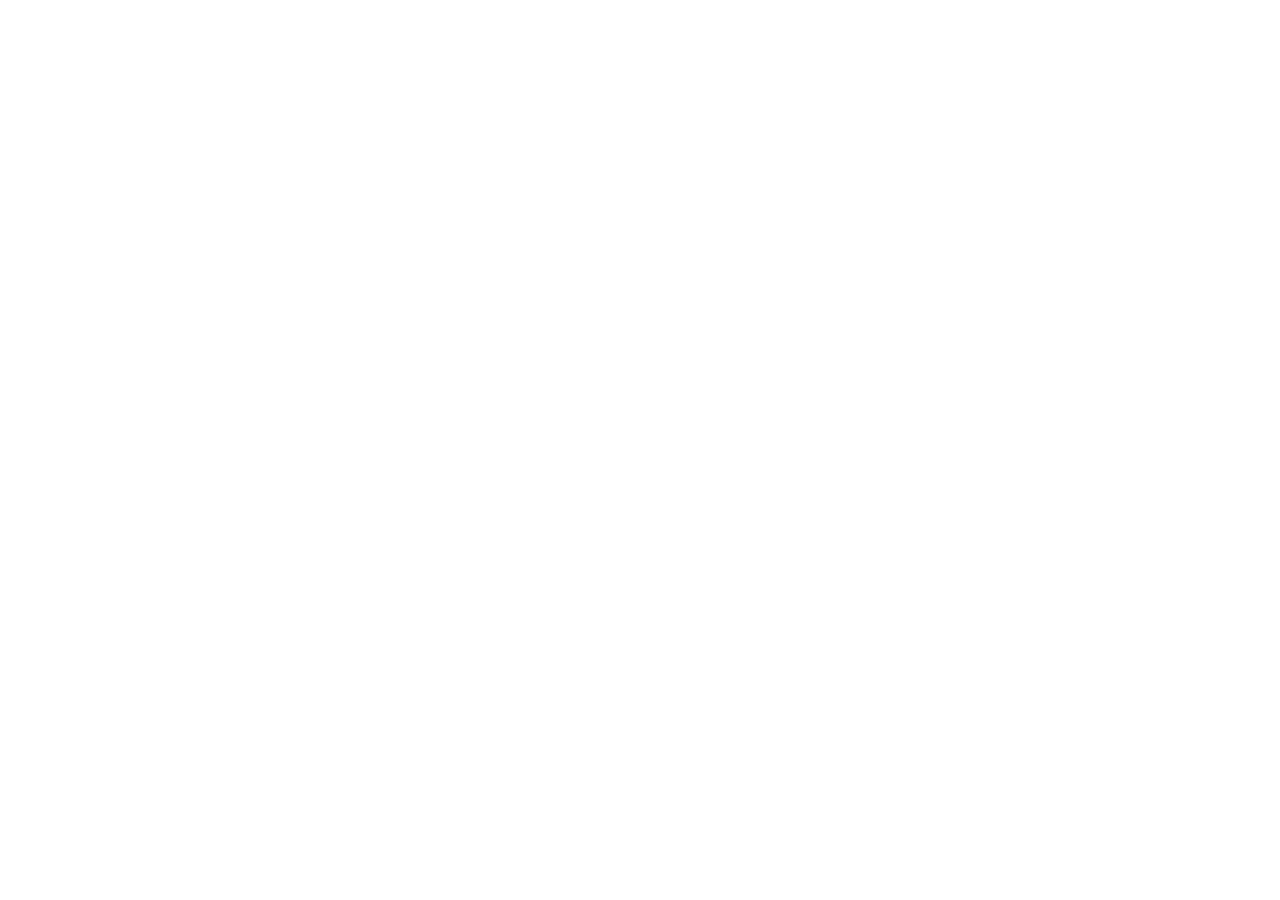
==== akahata/index.html @ 022ed6c8 "Add akahata page" ====
<!DOCTYPE html><html  lang="ja"><head><meta charset="utf-8"><meta name="viewport" content="width=device-width, initial-scale=1"><title>八丈島のお宿 あかはた</title><link rel="preconnect" href="https://fonts.gstatic.com" crossorigin><link rel="stylesheet" href="/_nuxt/entry.BJByeNEI.css" crossorigin><link rel="modulepreload" as="script" crossorigin href="/_nuxt/B6DR4J6t.js"><link rel="preload" as="fetch" fetchpriority="low" crossorigin="anonymous" href="/_nuxt/builds/meta/c1760873-9d55-4b3e-91e8-cbb1c79d7bc6.json"><script type="module" src="/_nuxt/B6DR4J6t.js" crossorigin></script><meta name="generator" content="Studio.Design"><meta name="robots" content="all"><meta property="og:site_name" content="八丈島ポータル"><meta property="og:title" content="八丈島のお宿 あかはた"><meta property="og:image" content="https://storage.googleapis.com/production-os-assets/assets/877a7855-2dd7-4d25-ba19-9d1eb8c2ac3c"><meta property="og:description" content="空港から車で3分。旅の拠点にもワーケーションにも最適。八丈島の自然に寄り添う、全室リノベーション済・穴場の4室ゲストハウス。"><meta property="og:type" content="website"><meta name="description" content="空港から車で3分。旅の拠点にもワーケーションにも最適。八丈島の自然に寄り添う、全室リノベーション済・穴場の4室ゲストハウス。"><meta property="twitter:card" content="summary_large_image"><meta property="twitter:image" content="https://storage.googleapis.com/production-os-assets/assets/877a7855-2dd7-4d25-ba19-9d1eb8c2ac3c"><meta name="apple-mobile-web-app-title" content="八丈島のお宿 あかはた"><meta name="format-detection" content="telephone=no,email=no,address=no"><meta name="chrome" content="nointentdetection"><meta name="google-site-verification" content="BhlKZiJm5MRi7SEJtQ8X_hdkLwExiS6X6u0oalGSD2M"><meta property="og:url" content="https://hachijojima.github.io/akahata"><link rel="icon" type="image/png" href="https://storage.googleapis.com/production-os-assets/assets/e3120cc1-02fc-43c3-9c28-8233d1b6adad" data-hid="favicon"><link rel="apple-touch-icon" type="image/png" href="https://storage.googleapis.com/production-os-assets/assets/e3120cc1-02fc-43c3-9c28-8233d1b6adad" data-hid="apple-touch-icon"></head><body><div id="__nuxt"><!--[--><span></span><div><span></span><!----><!----></div><!--]--></div><div id="teleports"></div><script>window.__NUXT__={};window.__NUXT__.config={public:{apiBaseUrl:"https://api.studiodesignapp.com/api",cmsApiBaseUrl:"https://api.cms.studiodesignapp.com",firebaseApiKey:"AIzaSyBkjSUz89vvvl35U-EErvfHXLhsDakoNNg",firebaseProjectId:"studio-7e371",firebaseAuthDomain:"studio-7e371.firebaseapp.com",firebaseDatabaseURL:"https://studio-7e371.firebaseio.com",firebaseStorageBucket:"studio-7e371.appspot.com",firebaseMessagingSenderId:"373326844567",firebaseAppId:"1:389988806345:web:db757f2db74be8b3",studioDomain:".studio.site",studioPublishUrl:"https://storage.googleapis.com/studio-publish",studioPublishIndexUrl:"https://storage.googleapis.com/studio-publish-index",rssApiPath:"https://rss.studiodesignapp.com/rssConverter",embedSandboxDomain:".studioiframesandbox.com",apiProxyUrl:"https://studio-api-proxy-rajzgb4wwq-an.a.run.app",proxyApiBaseUrl:"https://api.studiodesignapp.com/data_proxy_api",isDev:false,fontsApiBaseUrl:"https://fonts.studio.design",selfHostedFontsBaseUrl:"https://fonts.studio.design/ts",studioFrontUrl:"https://app.studio.design",jwtCookieName:"jwt_token"},app:{baseURL:"/",buildId:"c1760873-9d55-4b3e-91e8-cbb1c79d7bc6",buildAssetsDir:"/_nuxt/",cdnURL:""}}</script><script type="application/json" data-nuxt-data="nuxt-app" data-ssr="true" id="__NUXT_DATA__">[["ShallowReactive",1],{"data":2,"state":5,"once":7,"_errors":8,"serverRendered":10,"path":11,"pinia":12},["ShallowReactive",3],{"dynamicDataakahata":4},null,["Reactive",6],{},["Set"],["ShallowReactive",9],{"dynamicDataakahata":-1},true,"/akahata",["Reactive",13],{"cmsContentStore":14,"indexStore":17,"projectStore":20,"productStore":43,"pageHeadStore":281},{"listContentsMap":15,"contentMap":16},["Map"],["Map"],{"routeType":18,"host":19},"publish","8jo.tokyo",{"project":21},{"id":22,"name":23,"type":24,"customDomain":25,"iconImage":25,"coverImage":26,"displayBadge":27,"integrations":28,"snapshot_path":41,"snapshot_id":42,"recaptchaSiteKey":-1},"bXqzn2L3qD","八丈島ポータル｜八丈島の。","web","","https://storage.googleapis.com/production-os-assets/assets/7596f521-c87d-4d1c-b37a-922f62d6bd55",false,[29,32,35,38],{"integration_name":30,"code":31},"google-analytics","G-Z5H77H7VS9",{"integration_name":33,"code":34},"google-tag-manager","GTM-N6DGPWVG",{"integration_name":36,"code":37},"search-console","BhlKZiJm5MRi7SEJtQ8X_hdkLwExiS6X6u0oalGSD2M",{"integration_name":39,"code":40},"typesquare","unused","https://storage.googleapis.com/studio-publish/projects/bXqzn2L3qD/dO85bZnXqn/","dO85bZnXqn",{"product":44,"isLoaded":10,"selectedModalIds":278,"redirectPage":4,"isInitializedRSS":27,"pageViewMap":279,"symbolViewMap":280},{"breakPoints":45,"colors":52,"fonts":53,"head":121,"info":127,"pages":134,"resources":223,"symbols":226,"style":238,"styleVars":240,"enablePassword":27,"classes":274,"publishedUid":277},[46,49],{"maxWidth":47,"name":48},540,"mobile",{"maxWidth":50,"name":51},840,"tablet",[],[54,71,73,75,89,96,101,105,107,111,113,115],{"family":55,"subsets":56,"variants":59,"vendor":70},"Lato",[57,58],"latin","latin-ext",[60,61,62,63,64,65,66,67,68,69],"100","100italic","300","300italic","regular","italic","700","700italic","900","900italic","google",{"family":72,"vendor":39},"A1ゴシック M JIS2004",{"family":74,"vendor":39},"A1ゴシック R JIS2004",{"family":76,"subsets":77,"variants":82,"vendor":70},"Rubik",[78,79,80,81,57,58],"arabic","cyrillic","cyrillic-ext","hebrew",[62,64,83,84,66,85,68,63,65,86,87,67,88,69],"500","600","800","500italic","600italic","800italic",{"family":90,"subsets":91,"variants":94,"vendor":70},"Noto Sans JP",[79,92,57,58,93],"japanese","vietnamese",[60,95,62,64,83,84,66,85,68],"200",{"family":97,"subsets":98,"variants":99,"vendor":70},"Barlow Condensed",[57,58,93],[60,61,95,100,62,63,64,65,83,86,84,87,66,67,85,88,68,69],"200italic",{"family":102,"subsets":103,"variants":104,"vendor":70},"Pacifico",[79,80,57,58,93],[64],{"family":106,"vendor":39},"しまなみ",{"family":108,"subsets":109,"variants":110,"vendor":70},"Cormorant Garamond",[79,80,57,58,93],[62,63,64,65,83,86,84,87,66,67],{"family":112,"vendor":39},"しまなみ JIS2004",{"family":114,"vendor":39},"リュウミン B-KL JIS2004",{"family":116,"subsets":117,"variants":120,"vendor":70},"EB Garamond",[79,80,118,119,57,58,93],"greek","greek-ext",[64,83,84,66,85,65,86,87,67,88],{"favicon":122,"lang":123,"meta":124,"title":126},"https://storage.googleapis.com/production-os-assets/assets/e3120cc1-02fc-43c3-9c28-8233d1b6adad","ja",{"description":125,"og:image":25},"八丈島の暮らしや観光情報全般を紹介しています。","八丈島ポータル",{"baseWidth":128,"created_at":129,"screen":130,"type":24,"updated_at":132,"version":133},1280,1518591100346,{"baseWidth":128,"height":131,"isAutoHeight":27,"width":128,"workingState":27},600,1518792996878,"4.1.3",[135,146,156,171,183,192,202,207,211,215,219],{"head":136,"id":141,"type":142,"uuid":143,"symbolIds":144},{"meta":137,"title":140},{"description":138,"og:image":139},"空港から車で3分。旅の拠点にもワーケーションにも最適。八丈島の自然に寄り添う、全室リノベーション済・穴場の4室ゲストハウス。","https://storage.googleapis.com/production-os-assets/assets/877a7855-2dd7-4d25-ba19-9d1eb8c2ac3c","八丈島のお宿 あかはた","akahata","page","9a15716d-4782-4dba-ad39-aa6e9f0fdd62",[145],"9d5b7014-7d79-4281-b52e-81faa9f486aa",{"head":147,"id":152,"type":142,"uuid":153,"symbolIds":154},{"meta":148,"title":151},{"description":149,"og:image":150},"It's deeply moving to watch this local legend resonate globally. We warmly welcome all who journey here to experience this powerful art.","https://storage.googleapis.com/production-os-assets/assets/677c4fb8-e980-43eb-ae1a-41cd18a439a0","The Mural","mural","8321f82e-6a3a-40b6-905f-5f43a18f4806",[155],"e1088b86-092d-4ab4-be91-1362af83ac18",{"head":157,"id":163,"position":164,"type":142,"uuid":166,"symbolIds":167},{"favicon":158,"lang":123,"meta":159,"title":162},"https://storage.googleapis.com/production-os-assets/assets/13850312-3b00-4fa7-8ec1-957f2eb67a06",{"description":160,"og:image":161},"八丈島・伊豆諸島の不動産 空き家 買い取り。古家や残置物付き物件も現況で引き受け。売却相談も。","https://storage.googleapis.com/production-os-assets/assets/6a84ca4f-1306-4452-a7ad-7c85684ca88e","八丈島ホームズ｜不動産売却 空き家買取","kaitori",{"x":165,"y":165},0,"bf9fed39-ac7e-4c42-aa12-40d655a39612",[168,169,170],"416b5e4e-aa76-40e0-b6a9-a946f627fbf4","ffa38df0-d41d-45b6-9ee6-1631d623c7bb","bfa1bfbd-5948-4654-b2dd-d1a7c3290c0e",{"head":172,"id":178,"type":142,"uuid":179,"symbolIds":180},{"favicon":173,"lang":123,"meta":174,"title":177},"https://storage.googleapis.com/production-os-assets/assets/3617054c-3f1c-4cec-a506-379e63a06a48",{"description":175,"og:image":176},"八丈島では不動産屋で流通する物件はごくわずか。 不動産屋で流通しない地域密着の優良賃貸物件を掲載。","https://storage.googleapis.com/production-os-assets/assets/14b7ca13-e050-4de8-8cf3-9a7b6f447398","八丈島賃貸情報｜のんびり離島ぐらし","chintai","3bcaad49-d7d2-40d4-a86c-42573f4331f4",[181,182],"beaff961-ceb6-4350-a80f-c8e3eabfdb5c","45fe87f9-d5f9-42e5-a365-dbea499842fe",{"head":184,"id":142,"type":142,"uuid":190,"symbolIds":191},{"favicon":185,"meta":186,"title":189},"https://storage.googleapis.com/production-os-assets/assets/b5b10181-edf5-4497-b9f5-4b38fa1e0e94",{"description":25,"og:image":187,"robots":188},"https://storage.googleapis.com/production-os-assets/assets/b6af4efc-dc00-4548-b684-2d2800b7e583","noindex","404","4ead6cc3-ad60-4c45-be31-7c026214ca48",[],{"head":193,"id":199,"type":142,"uuid":200,"symbolIds":201},{"favicon":194,"lang":123,"meta":195,"title":198},"https://storage.googleapis.com/production-os-assets/assets/4c559800-6c1a-4664-af5f-c1209f299569",{"description":196,"og:image":197},"八丈島の都市空間構造観測所。","https://storage.googleapis.com/production-os-assets/assets/66acf4cf-75be-45fc-ae56-dbfd4cc2d61a","リト｜八丈島の。","/","0e176605-0b5d-400a-8d49-ff4012f95ca6",[],{"id":203,"isCookieModal":27,"responsive":10,"type":204,"uuid":205,"symbolIds":206},"akahata/mobile-menu","modal","fa91a658-af2c-43cc-a462-f833863981dd",[],{"id":208,"isCookieModal":27,"responsive":10,"type":204,"uuid":209,"symbolIds":210},"kaitori/mobile-menu","1ec0ae6c-469f-4c93-bd60-3cf5f545544f",[],{"id":212,"isCookieModal":27,"responsive":10,"type":204,"uuid":213,"symbolIds":214},"chintai/mobile-menu","d4515c7d-bb94-4426-ad74-fcae7444a71a",[],{"id":216,"isCookieModal":27,"responsive":10,"type":204,"uuid":217,"symbolIds":218},"modal/mailmag","81bcdf58-43d4-4dd8-a534-c95b589d3d2c",[],{"id":220,"isCookieModal":27,"responsive":10,"type":204,"uuid":221,"symbolIds":222},"modal/thanx","8f58fe7d-7f39-4aac-a436-3c5f39a0317c",[],{"rssList":224,"apiList":225,"cmsProjectId":25},[],[],[227,228,229,231,232,233,234,236,237],{"uuid":168},{"uuid":169},{"uuid":230},"a9f07931-d06f-4f01-8340-ba45a660486d",{"uuid":170},{"uuid":181},{"uuid":182},{"uuid":235},"231d7b10-9691-4fff-a280-342346a691b4",{"uuid":145},{"uuid":155},{"fontFamily":239},[],{"fontFamily":241},[242,244,247,250,252,255,258,260,262,265,268,271],{"key":243,"name":25,"value":55},"b58edab4",{"key":245,"name":25,"value":246},"6d9c6f60","'A1ゴシック M JIS2004'",{"key":248,"name":25,"value":249},"5c83f65f","'A1ゴシック R JIS2004'",{"key":251,"name":25,"value":76},"e9a18e4a",{"key":253,"name":25,"value":254},"ad9e7fb5","'Noto Sans JP'",{"key":256,"name":25,"value":257},"ea997771","'Barlow Condensed'",{"key":259,"name":25,"value":102},"ab893448",{"key":261,"name":25,"value":106},"168a1c0a",{"key":263,"name":25,"value":264},"64909ff8","'Cormorant Garamond'",{"key":266,"name":25,"value":267},"99bdbde1","'しまなみ JIS2004'",{"key":269,"name":25,"value":270},"20ac69e1","'リュウミン B-KL JIS2004'",{"key":272,"name":25,"value":273},"3192e4d7","'EB Garamond'",{"typography":275,"motion":276},[],[],"20250516001758",[],{},["Map"],{"googleFontMap":282,"typesquareLoaded":27,"selfHostedFontIds":283,"hasCustomFont":27,"materialSymbols":284},["Map"],["Set"],[]]</script></body></html>
---- _nuxt/entry.BJByeNEI.css ----
.page-enter-active{transition:.6s cubic-bezier(.4,.4,0,1)}.page-leave-active{transition:.3s cubic-bezier(.4,.4,0,1)}.page-enter-from,.page-leave-to{opacity:0}:root{--rebranding-loading-bg:#e5e5e5;--rebranding-loading-bar:#222}.app[data-v-d12de11f]{align-items:center;flex-direction:column;height:100%;justify-content:center;width:100%}.title[data-v-d12de11f]{font-size:34px;font-weight:300;letter-spacing:2.45px;line-height:30px;margin:30px}.DynamicAnnouncer[data-v-cc1e3fda],.TitleAnnouncer[data-v-1a8a037a]{height:1px;margin:-1px;overflow:hidden;padding:0;position:absolute;width:1px;clip:rect(0,0,0,0);border-width:0;white-space:nowrap}.publish-studio-style[data-v-74fe0335],.product-font-style[data-v-ed93fc7d]{transition:.4s cubic-bezier(.4,.4,0,1)}.spinner[data-v-36413753]{animation:loading-spin-36413753 1s linear infinite;height:16px;pointer-events:none;width:16px}.spinner[data-v-36413753]:before{border-bottom:2px solid transparent;border-right:2px solid transparent;border-color:transparent currentcolor currentcolor transparent;border-style:solid;border-width:2px;opacity:.2}.spinner[data-v-36413753]:after,.spinner[data-v-36413753]:before{border-radius:50%;box-sizing:border-box;content:"";height:100%;position:absolute;width:100%}.spinner[data-v-36413753]:after{border-left:2px solid transparent;border-top:2px solid transparent;border-color:currentcolor transparent transparent currentcolor;border-style:solid;border-width:2px;opacity:1}@keyframes loading-spin-36413753{0%{transform:rotate(0)}to{transform:rotate(1turn)}}@font-face{font-family:grandam;font-style:normal;font-weight:400;src:url(https://storage.googleapis.com/studio-front/fonts/grandam.ttf) format("truetype")}@font-face{font-family:Material Icons;font-style:normal;font-weight:400;src:url(https://storage.googleapis.com/production-os-assets/assets/material-icons/1629704621943/MaterialIcons-Regular.eot);src:local("Material Icons"),local("MaterialIcons-Regular"),url(https://storage.googleapis.com/production-os-assets/assets/material-icons/1629704621943/MaterialIcons-Regular.woff2) format("woff2"),url(https://storage.googleapis.com/production-os-assets/assets/material-icons/1629704621943/MaterialIcons-Regular.woff) format("woff"),url(https://storage.googleapis.com/production-os-assets/assets/material-icons/1629704621943/MaterialIcons-Regular.ttf) format("truetype")}.StudioCanvas{display:flex;height:auto;min-height:100dvh}.StudioCanvas>.sd{min-height:100dvh;overflow:clip}a,abbr,address,article,aside,audio,b,blockquote,body,button,canvas,caption,cite,code,dd,del,details,dfn,div,dl,dt,em,fieldset,figcaption,figure,footer,form,h1,h2,h3,h4,h5,h6,header,hgroup,html,i,iframe,img,input,ins,kbd,label,legend,li,loop-box,main,mark,menu,nav,object,ol,p,pre,q,samp,section,select,small,span,strong,sub,summary,sup,table,tbody,td,textarea,tfoot,th,thead,time,tr,ul,var,video{border:0;font-family:sans-serif;line-height:1;list-style:none;margin:0;padding:0;text-decoration:none;-webkit-font-smoothing:antialiased;-webkit-backface-visibility:hidden;box-sizing:border-box;color:#333;transition:.3s cubic-bezier(.4,.4,0,1);word-spacing:1px}a:focus:not(:focus-visible),button:focus:not(:focus-visible),summary:focus:not(:focus-visible){outline:none}nav ul{list-style:none}blockquote,q{quotes:none}blockquote:after,blockquote:before,q:after,q:before{content:none}a,button{background:transparent;font-size:100%;margin:0;padding:0;vertical-align:baseline}ins{text-decoration:none}ins,mark{background-color:#ff9;color:#000}mark{font-style:italic;font-weight:700}del{text-decoration:line-through}abbr[title],dfn[title]{border-bottom:1px dotted;cursor:help}table{border-collapse:collapse;border-spacing:0}hr{border:0;border-top:1px solid #ccc;display:block;height:1px;margin:1em 0;padding:0}input,select{vertical-align:middle}textarea{resize:none}.clearfix:after{clear:both;content:"";display:block}[slot=after] button{overflow-anchor:none}.sd{flex-wrap:nowrap;max-width:100%;pointer-events:all;z-index:0;-webkit-overflow-scrolling:touch;align-content:center;align-items:center;display:flex;flex:none;flex-direction:column;position:relative}.sd::-webkit-scrollbar{display:none}.sd,.sd.richText *{transition-property:all,--g-angle,--g-color-0,--g-position-0,--g-color-1,--g-position-1,--g-color-2,--g-position-2,--g-color-3,--g-position-3,--g-color-4,--g-position-4,--g-color-5,--g-position-5,--g-color-6,--g-position-6,--g-color-7,--g-position-7,--g-color-8,--g-position-8,--g-color-9,--g-position-9,--g-color-10,--g-position-10,--g-color-11,--g-position-11}input.sd,textarea.sd{align-content:normal}.sd[tabindex]:focus{outline:none}.sd[tabindex]:focus-visible{outline:1px solid;outline-color:Highlight;outline-color:-webkit-focus-ring-color}input[type=email],input[type=tel],input[type=text],select,textarea{-webkit-appearance:none}select{cursor:pointer}.frame{display:block;overflow:hidden}.frame>iframe{height:100%;width:100%}.frame .formrun-embed>iframe:not(:first-child){display:none!important}.image{position:relative}.image:before{background-position:50%;background-size:cover;border-radius:inherit;content:"";height:100%;left:0;pointer-events:none;position:absolute;top:0;transition:inherit;width:100%;z-index:-2}.sd.file{cursor:pointer;flex-direction:row;outline:2px solid transparent;outline-offset:-1px;overflow-wrap:anywhere;word-break:break-word}.sd.file:focus-within{outline-color:Highlight;outline-color:-webkit-focus-ring-color}.file>input[type=file]{opacity:0;pointer-events:none;position:absolute}.sd.text,.sd:where(.icon){align-content:center;align-items:center;display:flex;flex-direction:row;justify-content:center;overflow:visible;overflow-wrap:anywhere;word-break:break-word}.sd:where(.icon.fa){display:inline-flex}.material-icons{align-items:center;display:inline-flex;font-family:Material Icons;font-size:24px;font-style:normal;font-weight:400;justify-content:center;letter-spacing:normal;line-height:1;text-transform:none;white-space:nowrap;word-wrap:normal;direction:ltr;text-rendering:optimizeLegibility;-webkit-font-smoothing:antialiased}.sd:where(.icon.material-symbols){align-items:center;display:flex;font-style:normal;font-variation-settings:"FILL" var(--symbol-fill,0),"wght" var(--symbol-weight,400);justify-content:center;min-height:1em;min-width:1em}.sd.material-symbols-outlined{font-family:Material Symbols Outlined}.sd.material-symbols-rounded{font-family:Material Symbols Rounded}.sd.material-symbols-sharp{font-family:Material Symbols Sharp}.sd.material-symbols-weight-100{--symbol-weight:100}.sd.material-symbols-weight-200{--symbol-weight:200}.sd.material-symbols-weight-300{--symbol-weight:300}.sd.material-symbols-weight-400{--symbol-weight:400}.sd.material-symbols-weight-500{--symbol-weight:500}.sd.material-symbols-weight-600{--symbol-weight:600}.sd.material-symbols-weight-700{--symbol-weight:700}.sd.material-symbols-fill{--symbol-fill:1}a,a.icon,a.text{-webkit-tap-highlight-color:rgba(0,0,0,.15)}.fixed{z-index:2}.sticky{z-index:1}.button{transition:.4s cubic-bezier(.4,.4,0,1)}.button,.link{cursor:pointer}.submitLoading{opacity:.5!important;pointer-events:none!important}.richText{display:block;word-break:break-word}.richText [data-thread],.richText a,.richText blockquote,.richText em,.richText h1,.richText h2,.richText h3,.richText h4,.richText li,.richText ol,.richText p,.richText p>code,.richText pre,.richText pre>code,.richText s,.richText strong,.richText table tbody,.richText table tbody tr,.richText table tbody tr>td,.richText table tbody tr>th,.richText u,.richText ul{backface-visibility:visible;color:inherit;font-family:inherit;font-size:inherit;font-style:inherit;font-weight:inherit;letter-spacing:inherit;line-height:inherit;text-align:inherit}.richText p{display:block;margin:10px 0}.richText>p{min-height:1em}.richText img,.richText video{height:auto;max-width:100%;vertical-align:bottom}.richText h1{display:block;font-size:3em;font-weight:700;margin:20px 0}.richText h2{font-size:2em}.richText h2,.richText h3{display:block;font-weight:700;margin:10px 0}.richText h3{font-size:1em}.richText h4,.richText h5{font-weight:600}.richText h4,.richText h5,.richText h6{display:block;font-size:1em;margin:10px 0}.richText h6{font-weight:500}.richText [data-type=table]{overflow-x:auto}.richText [data-type=table] p{white-space:pre-line;word-break:break-all}.richText table{border:1px solid #f2f2f2;border-collapse:collapse;border-spacing:unset;color:#1a1a1a;font-size:14px;line-height:1.4;margin:10px 0;table-layout:auto}.richText table tr th{background:#f5f5f580}.richText table tr td,.richText table tr th{border:1px solid #f2f2f2;max-width:240px;min-width:100px;padding:12px}.richText table tr td p,.richText table tr th p{margin:0}.richText blockquote{border-left:3px solid rgba(0,0,0,.15);font-style:italic;margin:10px 0;padding:10px 15px}.richText [data-type=embed_code]{margin:20px 0;position:relative}.richText [data-type=embed_code]>.height-adjuster>.wrapper{position:relative}.richText [data-type=embed_code]>.height-adjuster>.wrapper[style*=padding-top] iframe{height:100%;left:0;position:absolute;top:0;width:100%}.richText [data-type=embed_code][data-embed-sandbox=true]{display:block;overflow:hidden}.richText [data-type=embed_code][data-embed-code-type=instagram]>.height-adjuster>.wrapper[style*=padding-top]{padding-top:100%}.richText [data-type=embed_code][data-embed-code-type=instagram]>.height-adjuster>.wrapper[style*=padding-top] blockquote{height:100%;left:0;overflow:hidden;position:absolute;top:0;width:100%}.richText [data-type=embed_code][data-embed-code-type=codepen]>.height-adjuster>.wrapper{padding-top:50%}.richText [data-type=embed_code][data-embed-code-type=codepen]>.height-adjuster>.wrapper iframe{height:100%;left:0;position:absolute;top:0;width:100%}.richText [data-type=embed_code][data-embed-code-type=slideshare]>.height-adjuster>.wrapper{padding-top:56.25%}.richText [data-type=embed_code][data-embed-code-type=slideshare]>.height-adjuster>.wrapper iframe{height:100%;left:0;position:absolute;top:0;width:100%}.richText [data-type=embed_code][data-embed-code-type=speakerdeck]>.height-adjuster>.wrapper{padding-top:56.25%}.richText [data-type=embed_code][data-embed-code-type=speakerdeck]>.height-adjuster>.wrapper iframe{height:100%;left:0;position:absolute;top:0;width:100%}.richText [data-type=embed_code][data-embed-code-type=snapwidget]>.height-adjuster>.wrapper{padding-top:30%}.richText [data-type=embed_code][data-embed-code-type=snapwidget]>.height-adjuster>.wrapper iframe{height:100%;left:0;position:absolute;top:0;width:100%}.richText [data-type=embed_code][data-embed-code-type=firework]>.height-adjuster>.wrapper fw-embed-feed{-webkit-user-select:none;-moz-user-select:none;user-select:none}.richText [data-type=embed_code_empty]{display:none}.richText [data-type=pdf_link],.richText [data-type=video_block]{margin:10px 0}.richText ul{margin:0 0 0 20px}.richText ul li{list-style:disc;margin:10px 0}.richText ul li p{margin:0}.richText ol{margin:0 0 0 20px}.richText ol li{list-style:decimal;margin:10px 0}.richText ol li p{margin:0}.richText hr{border-top:1px solid #ccc;margin:10px 0}.richText p>code{background:#eee;border:1px solid rgba(0,0,0,.1);border-radius:6px;display:inline;margin:2px;padding:0 5px}.richText pre{background:#eee;border-radius:6px;font-family:Menlo,Monaco,Courier New,monospace;margin:20px 0;padding:25px 35px;white-space:pre-wrap}.richText pre code{border:none;padding:0}.richText strong{color:inherit;display:inline;font-family:inherit;font-weight:900}.richText em{font-style:italic}.richText a,.richText u{text-decoration:underline}.richText a{color:#007cff;display:inline}.richText s{text-decoration:line-through}.richText [data-type=table_of_contents]{background-color:#f5f5f5;border-radius:2px;color:#616161;font-size:16px;list-style:none;margin:0;padding:24px 24px 8px;text-decoration:underline}.richText [data-type=table_of_contents] .toc_list{margin:0}.richText [data-type=table_of_contents] .toc_item{color:currentColor;font-size:inherit!important;font-weight:inherit;list-style:none}.richText [data-type=table_of_contents] .toc_item>a{border:none;color:currentColor;font-size:inherit!important;font-weight:inherit;text-decoration:none}.richText [data-type=table_of_contents] .toc_item>a:hover{opacity:.7}.richText [data-type=table_of_contents] .toc_item--1{margin:0 0 16px}.richText [data-type=table_of_contents] .toc_item--2{margin:0 0 16px;padding-left:2rem}.richText [data-type=table_of_contents] .toc_item--3{margin:0 0 16px;padding-left:4rem}.sd.section{align-content:center!important;align-items:center!important;flex-direction:column!important;flex-wrap:nowrap!important;height:auto!important;max-width:100%!important;padding:0!important;width:100%!important}.sd.section-inner{position:static!important}@property --g-angle{syntax:"<angle>";inherits:false;initial-value:180deg}@property --g-color-0{syntax:"<color>";inherits:false;initial-value:transparent}@property --g-position-0{syntax:"<percentage>";inherits:false;initial-value:.01%}@property --g-color-1{syntax:"<color>";inherits:false;initial-value:transparent}@property --g-position-1{syntax:"<percentage>";inherits:false;initial-value:100%}@property --g-color-2{syntax:"<color>";inherits:false;initial-value:transparent}@property --g-position-2{syntax:"<percentage>";inherits:false;initial-value:100%}@property --g-color-3{syntax:"<color>";inherits:false;initial-value:transparent}@property --g-position-3{syntax:"<percentage>";inherits:false;initial-value:100%}@property --g-color-4{syntax:"<color>";inherits:false;initial-value:transparent}@property --g-position-4{syntax:"<percentage>";inherits:false;initial-value:100%}@property --g-color-5{syntax:"<color>";inherits:false;initial-value:transparent}@property --g-position-5{syntax:"<percentage>";inherits:false;initial-value:100%}@property --g-color-6{syntax:"<color>";inherits:false;initial-value:transparent}@property --g-position-6{syntax:"<percentage>";inherits:false;initial-value:100%}@property --g-color-7{syntax:"<color>";inherits:false;initial-value:transparent}@property --g-position-7{syntax:"<percentage>";inherits:false;initial-value:100%}@property --g-color-8{syntax:"<color>";inherits:false;initial-value:transparent}@property --g-position-8{syntax:"<percentage>";inherits:false;initial-value:100%}@property --g-color-9{syntax:"<color>";inherits:false;initial-value:transparent}@property --g-position-9{syntax:"<percentage>";inherits:false;initial-value:100%}@property --g-color-10{syntax:"<color>";inherits:false;initial-value:transparent}@property --g-position-10{syntax:"<percentage>";inherits:false;initial-value:100%}@property --g-color-11{syntax:"<color>";inherits:false;initial-value:transparent}@property --g-position-11{syntax:"<percentage>";inherits:false;initial-value:100%}.snackbar[data-v-e23c1c77]{align-items:center;background:#fff;border:1px solid #ededed;border-radius:6px;box-shadow:0 16px 48px -8px #00000014,0 10px 25px -5px #0000001c;display:flex;flex-direction:row;gap:8px;justify-content:space-between;left:50%;max-width:90vw;padding:16px 20px;position:fixed;top:32px;transform:translate(-50%);-webkit-user-select:none;-moz-user-select:none;user-select:none;width:480px;z-index:9999}.snackbar.v-enter-active[data-v-e23c1c77],.snackbar.v-leave-active[data-v-e23c1c77]{transition:.4s cubic-bezier(.4,.4,0,1)}.snackbar.v-enter-from[data-v-e23c1c77],.snackbar.v-leave-to[data-v-e23c1c77]{opacity:0;transform:translate(-50%,-10px)}.snackbar .convey[data-v-e23c1c77]{align-items:center;display:flex;flex-direction:row;gap:8px;padding:0}.snackbar .convey .icon[data-v-e23c1c77]{background-position:50%;background-repeat:no-repeat;flex-shrink:0;height:24px;width:24px}.snackbar .convey .message[data-v-e23c1c77]{font-size:14px;font-style:normal;font-weight:400;line-height:20px;white-space:pre-line}.snackbar .convey.error .icon[data-v-e23c1c77]{background-image:url("data:image/svg+xml;charset=utf-8,%3Csvg xmlns='http://www.w3.org/2000/svg' width='24' height='24' fill='none' viewBox='0 0 24 24'%3E%3Cpath fill='%23f84f65' fill-rule='evenodd' d='M12 22.5c5.799 0 10.5-4.701 10.5-10.5S17.799 1.5 12 1.5 1.5 6.201 1.5 12 6.201 22.5 12 22.5M9.046 7.455a1.125 1.125 0 0 0-1.591 1.59L10.409 12l-2.954 2.954a1.125 1.125 0 0 0 1.59 1.592L12 13.59l2.955 2.955a1.125 1.125 0 0 0 1.59-1.591L13.592 12l2.955-2.954a1.125 1.125 0 0 0-1.591-1.591L12 10.409z' clip-rule='evenodd'/%3E%3C/svg%3E")}.snackbar .convey.error .message[data-v-e23c1c77]{color:#f84f65}.snackbar .convey.success .icon[data-v-e23c1c77]{background-image:url("data:image/svg+xml;charset=utf-8,%3Csvg xmlns='http://www.w3.org/2000/svg' width='24' height='24' fill='none' viewBox='0 0 24 24'%3E%3Cpath fill='%23111' fill-rule='evenodd' d='M12 20.125a8.125 8.125 0 1 0 0-16.25 8.125 8.125 0 0 0 0 16.25M12 22c5.523 0 10-4.477 10-10S17.523 2 12 2 2 6.477 2 12s4.477 10 10 10' clip-rule='evenodd'/%3E%3Cpath fill='%23111' fill-rule='evenodd' d='M7.337 11.287a.94.94 0 0 1 1.326 0l1.812 1.812 4.287-4.287a.938.938 0 0 1 1.326 1.326l-4.95 4.95a.94.94 0 0 1-1.326 0l-2.475-2.475a.94.94 0 0 1 0-1.326' clip-rule='evenodd'/%3E%3C/svg%3E")}.snackbar .convey.success .message[data-v-e23c1c77]{color:#111}.snackbar .button[data-v-e23c1c77]{align-items:center;border-radius:40px;color:#4b9cfb;display:flex;flex-shrink:0;font-family:Inter;font-size:12px;font-style:normal;font-weight:700;justify-content:center;line-height:16px;padding:4px 8px}.snackbar .button[data-v-e23c1c77]:hover{background:#f5f5f5}.studio-banner-popover[data-v-7ec52b2d]{background:transparent;border:none;inset:unset;bottom:20px;left:20px;padding:0;position:fixed}a[data-v-7ec52b2d]{align-items:center;border-radius:4px;display:flex;height:20px;justify-content:center;perspective:300px;transition:0s linear;width:84px}@media(hover:hover){a[data-v-7ec52b2d]{transition:.4s cubic-bezier(.4,.4,0,1);will-change:width,height}a[data-v-7ec52b2d]:hover{height:32px;width:200px}}[data-v-7ec52b2d] .custom-fill path{fill:var(--a5f5a722)}.fade-enter-active[data-v-7ec52b2d],.fade-leave-active[data-v-7ec52b2d]{position:absolute;transform:translateZ(0);transition:opacity .3s cubic-bezier(.4,.4,0,1);will-change:opacity,transform}.fade-enter-from[data-v-7ec52b2d],.fade-leave-to[data-v-7ec52b2d]{opacity:0}.design-canvas__modal{height:100%;pointer-events:none;position:fixed;transition:none;width:100%;z-index:2}.design-canvas__modal:focus{outline:none}.design-canvas__modal.v-enter-active .studio-canvas,.design-canvas__modal.v-leave-active,.design-canvas__modal.v-leave-active .studio-canvas{transition:.4s cubic-bezier(.4,.4,0,1)}.design-canvas__modal.v-enter-active .studio-canvas *,.design-canvas__modal.v-leave-active .studio-canvas *{transition:none!important}.design-canvas__modal.isNone{transition:none}.design-canvas__modal .design-canvas__modal__base{height:100%;left:0;pointer-events:auto;position:fixed;top:0;transition:.4s cubic-bezier(.4,.4,0,1);width:100%;z-index:-1}.design-canvas__modal .studio-canvas{height:100%;pointer-events:none}.design-canvas__modal .studio-canvas>*{background:none!important;pointer-events:none}
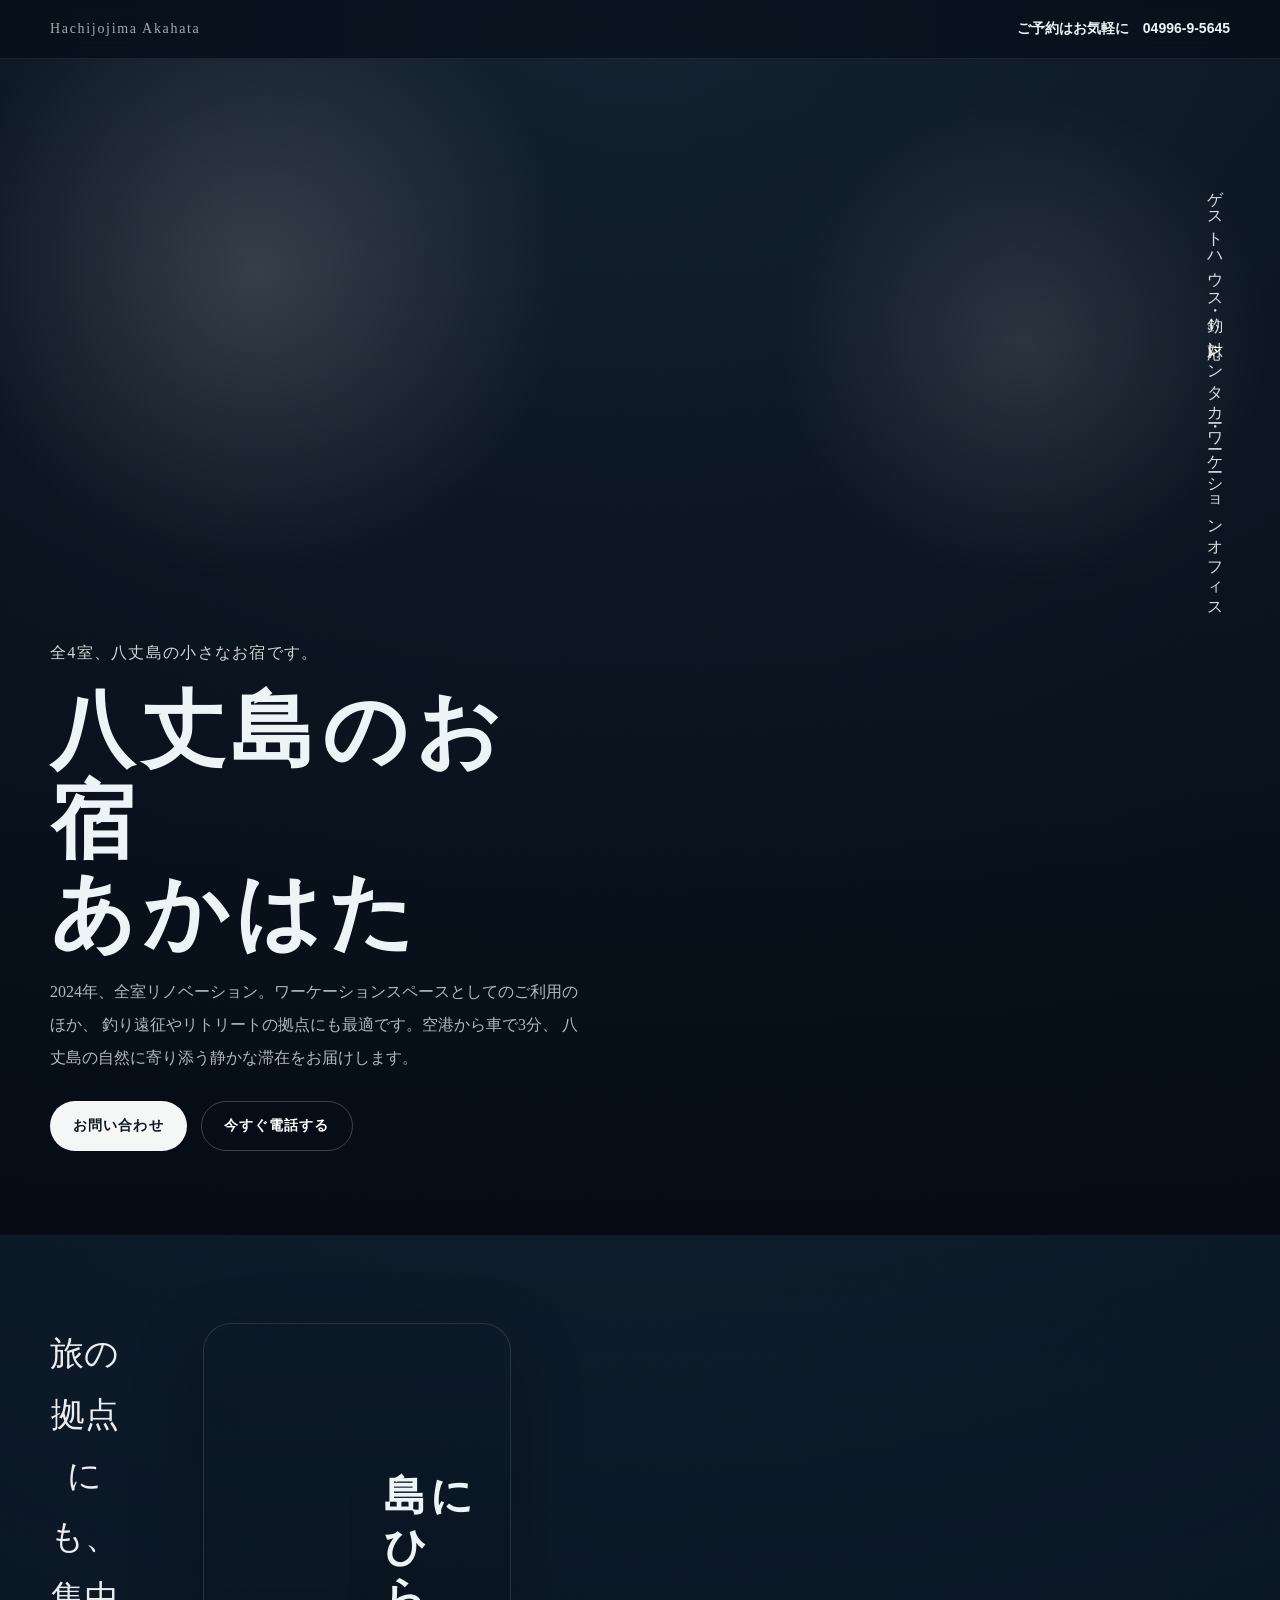
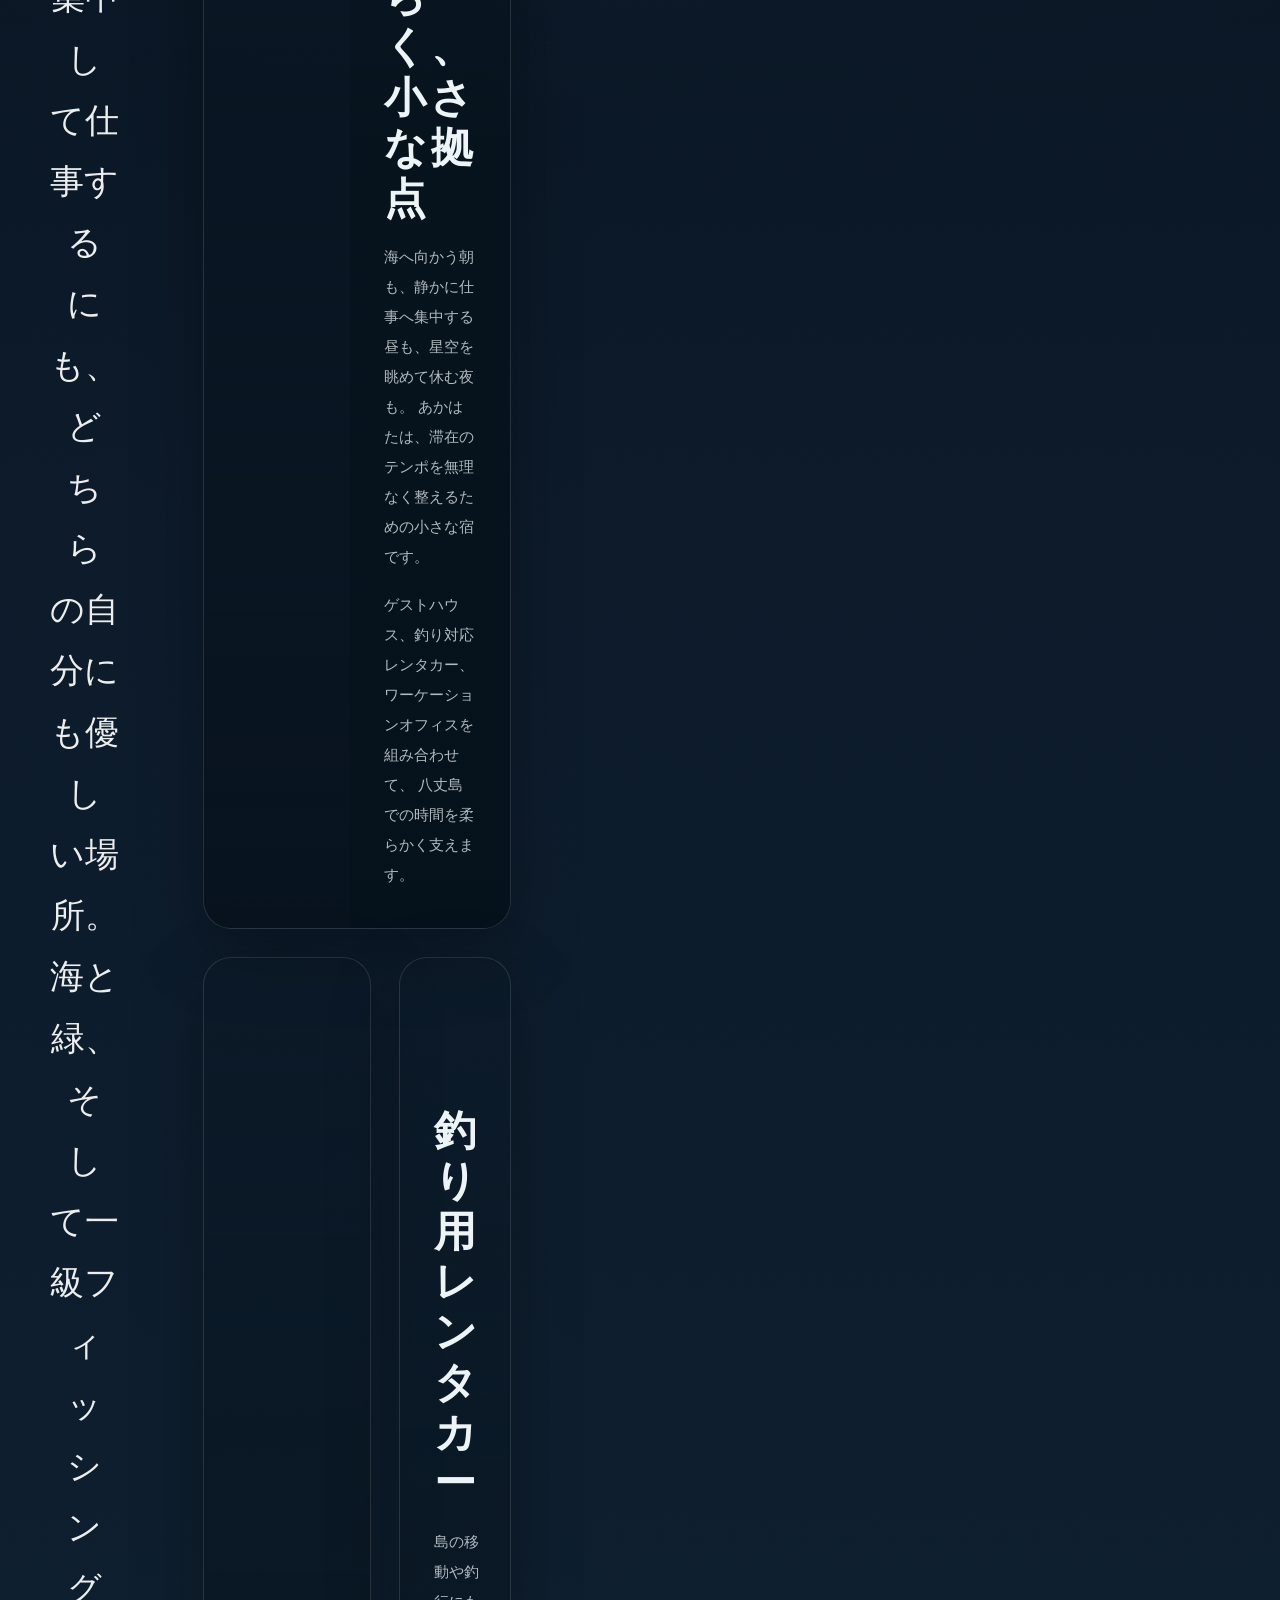
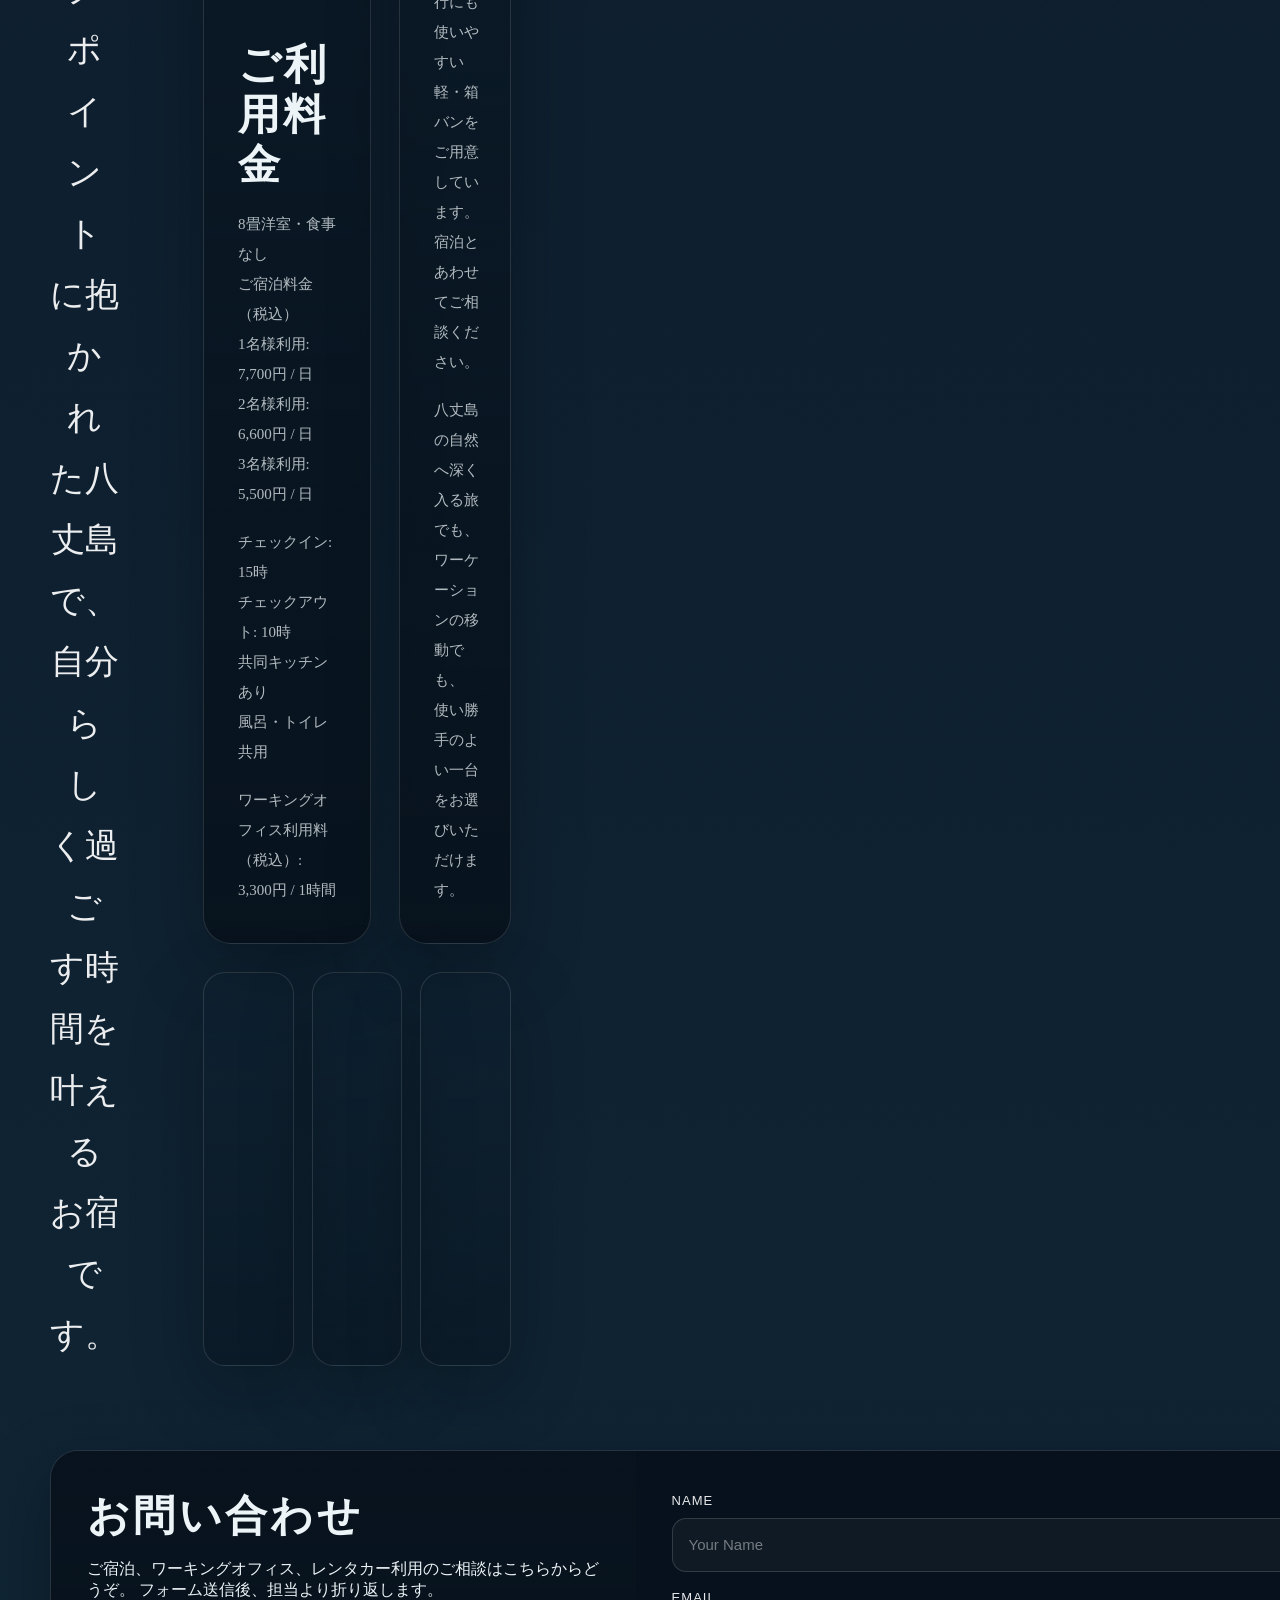
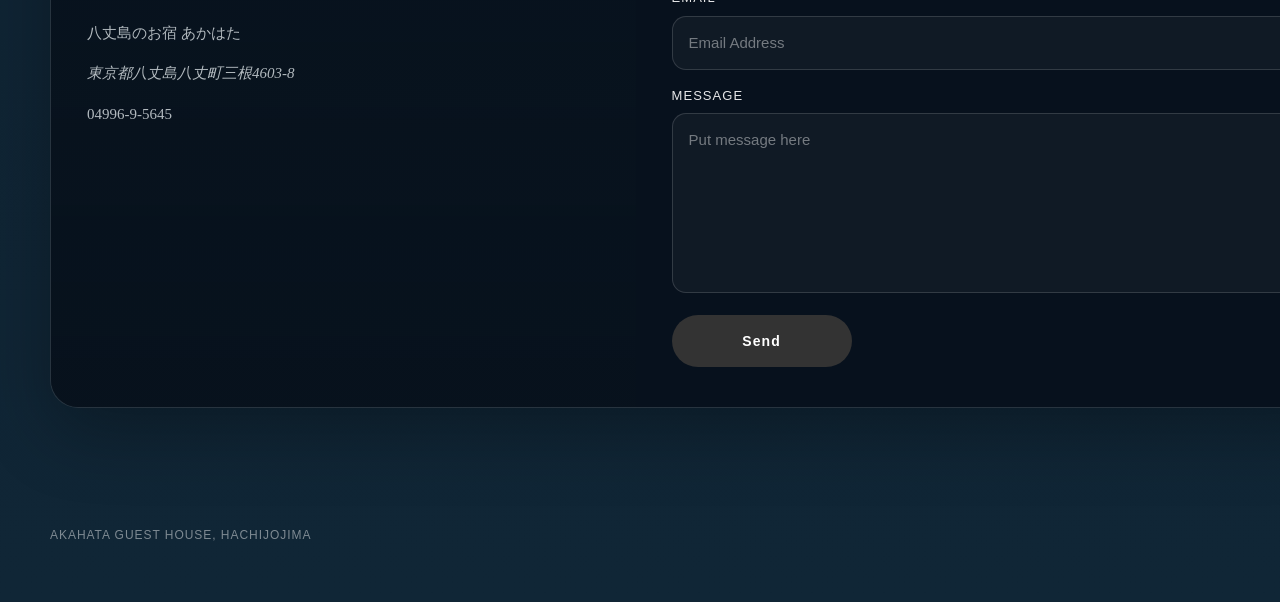
==== commit 1aef5697: "Rebuild Akahata page as static site" ====
--- a/akahata/index.html
+++ b/akahata/index.html
@@ -1 +1,712 @@
-<!DOCTYPE html><html  lang="ja"><head><meta charset="utf-8"><meta name="viewport" content="width=device-width, initial-scale=1"><title>八丈島のお宿 あかはた</title><link rel="preconnect" href="https://fonts.gstatic.com" crossorigin><link rel="stylesheet" href="/_nuxt/entry.BJByeNEI.css" crossorigin><link rel="modulepreload" as="script" crossorigin href="/_nuxt/B6DR4J6t.js"><link rel="preload" as="fetch" fetchpriority="low" crossorigin="anonymous" href="/_nuxt/builds/meta/c1760873-9d55-4b3e-91e8-cbb1c79d7bc6.json"><script type="module" src="/_nuxt/B6DR4J6t.js" crossorigin></script><meta name="generator" content="Studio.Design"><meta name="robots" content="all"><meta property="og:site_name" content="八丈島ポータル"><meta property="og:title" content="八丈島のお宿 あかはた"><meta property="og:image" content="https://storage.googleapis.com/production-os-assets/assets/877a7855-2dd7-4d25-ba19-9d1eb8c2ac3c"><meta property="og:description" content="空港から車で3分。旅の拠点にもワーケーションにも最適。八丈島の自然に寄り添う、全室リノベーション済・穴場の4室ゲストハウス。"><meta property="og:type" content="website"><meta name="description" content="空港から車で3分。旅の拠点にもワーケーションにも最適。八丈島の自然に寄り添う、全室リノベーション済・穴場の4室ゲストハウス。"><meta property="twitter:card" content="summary_large_image"><meta property="twitter:image" content="https://storage.googleapis.com/production-os-assets/assets/877a7855-2dd7-4d25-ba19-9d1eb8c2ac3c"><meta name="apple-mobile-web-app-title" content="八丈島のお宿 あかはた"><meta name="format-detection" content="telephone=no,email=no,address=no"><meta name="chrome" content="nointentdetection"><meta name="google-site-verification" content="BhlKZiJm5MRi7SEJtQ8X_hdkLwExiS6X6u0oalGSD2M"><meta property="og:url" content="https://hachijojima.github.io/akahata"><link rel="icon" type="image/png" href="https://storage.googleapis.com/production-os-assets/assets/e3120cc1-02fc-43c3-9c28-8233d1b6adad" data-hid="favicon"><link rel="apple-touch-icon" type="image/png" href="https://storage.googleapis.com/production-os-assets/assets/e3120cc1-02fc-43c3-9c28-8233d1b6adad" data-hid="apple-touch-icon"></head><body><div id="__nuxt"><!--[--><span></span><div><span></span><!----><!----></div><!--]--></div><div id="teleports"></div><script>window.__NUXT__={};window.__NUXT__.config={public:{apiBaseUrl:"https://api.studiodesignapp.com/api",cmsApiBaseUrl:"https://api.cms.studiodesignapp.com",firebaseApiKey:"AIzaSyBkjSUz89vvvl35U-EErvfHXLhsDakoNNg",firebaseProjectId:"studio-7e371",firebaseAuthDomain:"studio-7e371.firebaseapp.com",firebaseDatabaseURL:"https://studio-7e371.firebaseio.com",firebaseStorageBucket:"studio-7e371.appspot.com",firebaseMessagingSenderId:"373326844567",firebaseAppId:"1:389988806345:web:db757f2db74be8b3",studioDomain:".studio.site",studioPublishUrl:"https://storage.googleapis.com/studio-publish",studioPublishIndexUrl:"https://storage.googleapis.com/studio-publish-index",rssApiPath:"https://rss.studiodesignapp.com/rssConverter",embedSandboxDomain:".studioiframesandbox.com",apiProxyUrl:"https://studio-api-proxy-rajzgb4wwq-an.a.run.app",proxyApiBaseUrl:"https://api.studiodesignapp.com/data_proxy_api",isDev:false,fontsApiBaseUrl:"https://fonts.studio.design",selfHostedFontsBaseUrl:"https://fonts.studio.design/ts",studioFrontUrl:"https://app.studio.design",jwtCookieName:"jwt_token"},app:{baseURL:"/",buildId:"c1760873-9d55-4b3e-91e8-cbb1c79d7bc6",buildAssetsDir:"/_nuxt/",cdnURL:""}}</script><script type="application/json" data-nuxt-data="nuxt-app" data-ssr="true" id="__NUXT_DATA__">[["ShallowReactive",1],{"data":2,"state":5,"once":7,"_errors":8,"serverRendered":10,"path":11,"pinia":12},["ShallowReactive",3],{"dynamicDataakahata":4},null,["Reactive",6],{},["Set"],["ShallowReactive",9],{"dynamicDataakahata":-1},true,"/akahata",["Reactive",13],{"cmsContentStore":14,"indexStore":17,"projectStore":20,"productStore":43,"pageHeadStore":281},{"listContentsMap":15,"contentMap":16},["Map"],["Map"],{"routeType":18,"host":19},"publish","8jo.tokyo",{"project":21},{"id":22,"name":23,"type":24,"customDomain":25,"iconImage":25,"coverImage":26,"displayBadge":27,"integrations":28,"snapshot_path":41,"snapshot_id":42,"recaptchaSiteKey":-1},"bXqzn2L3qD","八丈島ポータル｜八丈島の。","web","","https://storage.googleapis.com/production-os-assets/assets/7596f521-c87d-4d1c-b37a-922f62d6bd55",false,[29,32,35,38],{"integration_name":30,"code":31},"google-analytics","G-Z5H77H7VS9",{"integration_name":33,"code":34},"google-tag-manager","GTM-N6DGPWVG",{"integration_name":36,"code":37},"search-console","BhlKZiJm5MRi7SEJtQ8X_hdkLwExiS6X6u0oalGSD2M",{"integration_name":39,"code":40},"typesquare","unused","https://storage.googleapis.com/studio-publish/projects/bXqzn2L3qD/dO85bZnXqn/","dO85bZnXqn",{"product":44,"isLoaded":10,"selectedModalIds":278,"redirectPage":4,"isInitializedRSS":27,"pageViewMap":279,"symbolViewMap":280},{"breakPoints":45,"colors":52,"fonts":53,"head":121,"info":127,"pages":134,"resources":223,"symbols":226,"style":238,"styleVars":240,"enablePassword":27,"classes":274,"publishedUid":277},[46,49],{"maxWidth":47,"name":48},540,"mobile",{"maxWidth":50,"name":51},840,"tablet",[],[54,71,73,75,89,96,101,105,107,111,113,115],{"family":55,"subsets":56,"variants":59,"vendor":70},"Lato",[57,58],"latin","latin-ext",[60,61,62,63,64,65,66,67,68,69],"100","100italic","300","300italic","regular","italic","700","700italic","900","900italic","google",{"family":72,"vendor":39},"A1ゴシック M JIS2004",{"family":74,"vendor":39},"A1ゴシック R JIS2004",{"family":76,"subsets":77,"variants":82,"vendor":70},"Rubik",[78,79,80,81,57,58],"arabic","cyrillic","cyrillic-ext","hebrew",[62,64,83,84,66,85,68,63,65,86,87,67,88,69],"500","600","800","500italic","600italic","800italic",{"family":90,"subsets":91,"variants":94,"vendor":70},"Noto Sans JP",[79,92,57,58,93],"japanese","vietnamese",[60,95,62,64,83,84,66,85,68],"200",{"family":97,"subsets":98,"variants":99,"vendor":70},"Barlow Condensed",[57,58,93],[60,61,95,100,62,63,64,65,83,86,84,87,66,67,85,88,68,69],"200italic",{"family":102,"subsets":103,"variants":104,"vendor":70},"Pacifico",[79,80,57,58,93],[64],{"family":106,"vendor":39},"しまなみ",{"family":108,"subsets":109,"variants":110,"vendor":70},"Cormorant Garamond",[79,80,57,58,93],[62,63,64,65,83,86,84,87,66,67],{"family":112,"vendor":39},"しまなみ JIS2004",{"family":114,"vendor":39},"リュウミン B-KL JIS2004",{"family":116,"subsets":117,"variants":120,"vendor":70},"EB Garamond",[79,80,118,119,57,58,93],"greek","greek-ext",[64,83,84,66,85,65,86,87,67,88],{"favicon":122,"lang":123,"meta":124,"title":126},"https://storage.googleapis.com/production-os-assets/assets/e3120cc1-02fc-43c3-9c28-8233d1b6adad","ja",{"description":125,"og:image":25},"八丈島の暮らしや観光情報全般を紹介しています。","八丈島ポータル",{"baseWidth":128,"created_at":129,"screen":130,"type":24,"updated_at":132,"version":133},1280,1518591100346,{"baseWidth":128,"height":131,"isAutoHeight":27,"width":128,"workingState":27},600,1518792996878,"4.1.3",[135,146,156,171,183,192,202,207,211,215,219],{"head":136,"id":141,"type":142,"uuid":143,"symbolIds":144},{"meta":137,"title":140},{"description":138,"og:image":139},"空港から車で3分。旅の拠点にもワーケーションにも最適。八丈島の自然に寄り添う、全室リノベーション済・穴場の4室ゲストハウス。","https://storage.googleapis.com/production-os-assets/assets/877a7855-2dd7-4d25-ba19-9d1eb8c2ac3c","八丈島のお宿 あかはた","akahata","page","9a15716d-4782-4dba-ad39-aa6e9f0fdd62",[145],"9d5b7014-7d79-4281-b52e-81faa9f486aa",{"head":147,"id":152,"type":142,"uuid":153,"symbolIds":154},{"meta":148,"title":151},{"description":149,"og:image":150},"It's deeply moving to watch this local legend resonate globally. We warmly welcome all who journey here to experience this powerful art.","https://storage.googleapis.com/production-os-assets/assets/677c4fb8-e980-43eb-ae1a-41cd18a439a0","The Mural","mural","8321f82e-6a3a-40b6-905f-5f43a18f4806",[155],"e1088b86-092d-4ab4-be91-1362af83ac18",{"head":157,"id":163,"position":164,"type":142,"uuid":166,"symbolIds":167},{"favicon":158,"lang":123,"meta":159,"title":162},"https://storage.googleapis.com/production-os-assets/assets/13850312-3b00-4fa7-8ec1-957f2eb67a06",{"description":160,"og:image":161},"八丈島・伊豆諸島の不動産 空き家 買い取り。古家や残置物付き物件も現況で引き受け。売却相談も。","https://storage.googleapis.com/production-os-assets/assets/6a84ca4f-1306-4452-a7ad-7c85684ca88e","八丈島ホームズ｜不動産売却 空き家買取","kaitori",{"x":165,"y":165},0,"bf9fed39-ac7e-4c42-aa12-40d655a39612",[168,169,170],"416b5e4e-aa76-40e0-b6a9-a946f627fbf4","ffa38df0-d41d-45b6-9ee6-1631d623c7bb","bfa1bfbd-5948-4654-b2dd-d1a7c3290c0e",{"head":172,"id":178,"type":142,"uuid":179,"symbolIds":180},{"favicon":173,"lang":123,"meta":174,"title":177},"https://storage.googleapis.com/production-os-assets/assets/3617054c-3f1c-4cec-a506-379e63a06a48",{"description":175,"og:image":176},"八丈島では不動産屋で流通する物件はごくわずか。 不動産屋で流通しない地域密着の優良賃貸物件を掲載。","https://storage.googleapis.com/production-os-assets/assets/14b7ca13-e050-4de8-8cf3-9a7b6f447398","八丈島賃貸情報｜のんびり離島ぐらし","chintai","3bcaad49-d7d2-40d4-a86c-42573f4331f4",[181,182],"beaff961-ceb6-4350-a80f-c8e3eabfdb5c","45fe87f9-d5f9-42e5-a365-dbea499842fe",{"head":184,"id":142,"type":142,"uuid":190,"symbolIds":191},{"favicon":185,"meta":186,"title":189},"https://storage.googleapis.com/production-os-assets/assets/b5b10181-edf5-4497-b9f5-4b38fa1e0e94",{"description":25,"og:image":187,"robots":188},"https://storage.googleapis.com/production-os-assets/assets/b6af4efc-dc00-4548-b684-2d2800b7e583","noindex","404","4ead6cc3-ad60-4c45-be31-7c026214ca48",[],{"head":193,"id":199,"type":142,"uuid":200,"symbolIds":201},{"favicon":194,"lang":123,"meta":195,"title":198},"https://storage.googleapis.com/production-os-assets/assets/4c559800-6c1a-4664-af5f-c1209f299569",{"description":196,"og:image":197},"八丈島の都市空間構造観測所。","https://storage.googleapis.com/production-os-assets/assets/66acf4cf-75be-45fc-ae56-dbfd4cc2d61a","リト｜八丈島の。","/","0e176605-0b5d-400a-8d49-ff4012f95ca6",[],{"id":203,"isCookieModal":27,"responsive":10,"type":204,"uuid":205,"symbolIds":206},"akahata/mobile-menu","modal","fa91a658-af2c-43cc-a462-f833863981dd",[],{"id":208,"isCookieModal":27,"responsive":10,"type":204,"uuid":209,"symbolIds":210},"kaitori/mobile-menu","1ec0ae6c-469f-4c93-bd60-3cf5f545544f",[],{"id":212,"isCookieModal":27,"responsive":10,"type":204,"uuid":213,"symbolIds":214},"chintai/mobile-menu","d4515c7d-bb94-4426-ad74-fcae7444a71a",[],{"id":216,"isCookieModal":27,"responsive":10,"type":204,"uuid":217,"symbolIds":218},"modal/mailmag","81bcdf58-43d4-4dd8-a534-c95b589d3d2c",[],{"id":220,"isCookieModal":27,"responsive":10,"type":204,"uuid":221,"symbolIds":222},"modal/thanx","8f58fe7d-7f39-4aac-a436-3c5f39a0317c",[],{"rssList":224,"apiList":225,"cmsProjectId":25},[],[],[227,228,229,231,232,233,234,236,237],{"uuid":168},{"uuid":169},{"uuid":230},"a9f07931-d06f-4f01-8340-ba45a660486d",{"uuid":170},{"uuid":181},{"uuid":182},{"uuid":235},"231d7b10-9691-4fff-a280-342346a691b4",{"uuid":145},{"uuid":155},{"fontFamily":239},[],{"fontFamily":241},[242,244,247,250,252,255,258,260,262,265,268,271],{"key":243,"name":25,"value":55},"b58edab4",{"key":245,"name":25,"value":246},"6d9c6f60","'A1ゴシック M JIS2004'",{"key":248,"name":25,"value":249},"5c83f65f","'A1ゴシック R JIS2004'",{"key":251,"name":25,"value":76},"e9a18e4a",{"key":253,"name":25,"value":254},"ad9e7fb5","'Noto Sans JP'",{"key":256,"name":25,"value":257},"ea997771","'Barlow Condensed'",{"key":259,"name":25,"value":102},"ab893448",{"key":261,"name":25,"value":106},"168a1c0a",{"key":263,"name":25,"value":264},"64909ff8","'Cormorant Garamond'",{"key":266,"name":25,"value":267},"99bdbde1","'しまなみ JIS2004'",{"key":269,"name":25,"value":270},"20ac69e1","'リュウミン B-KL JIS2004'",{"key":272,"name":25,"value":273},"3192e4d7","'EB Garamond'",{"typography":275,"motion":276},[],[],"20250516001758",[],{},["Map"],{"googleFontMap":282,"typesquareLoaded":27,"selfHostedFontIds":283,"hasCustomFont":27,"materialSymbols":284},["Map"],["Set"],[]]</script></body></html>
+<!DOCTYPE html>
+<html lang="ja">
+<head>
+  <meta charset="utf-8">
+  <meta name="viewport" content="width=device-width, initial-scale=1">
+  <title>八丈島のお宿 あかはた</title>
+  <meta name="description" content="空港から車で3分。旅の拠点にもワーケーションにも最適。八丈島の自然に寄り添う、全室リノベーション済・穴場の4室ゲストハウス。">
+  <meta property="og:title" content="八丈島のお宿 あかはた">
+  <meta property="og:description" content="空港から車で3分。旅の拠点にもワーケーションにも最適。八丈島の自然に寄り添う、全室リノベーション済・穴場の4室ゲストハウス。">
+  <meta property="og:type" content="website">
+  <meta property="og:image" content="/assets/877a7855-2dd7-4d25-ba19-9d1eb8c2ac3c.png">
+  <meta name="twitter:card" content="summary_large_image">
+  <meta name="twitter:image" content="/assets/877a7855-2dd7-4d25-ba19-9d1eb8c2ac3c.png">
+  <link rel="icon" type="image/png" href="/assets/e3120cc1-02fc-43c3-9c28-8233d1b6adad.png">
+  <link rel="apple-touch-icon" type="image/png" href="/assets/e3120cc1-02fc-43c3-9c28-8233d1b6adad.png">
+  <style>
+    :root {
+      --bg: #08131f;
+      --bg-soft: #102232;
+      --surface: rgba(9, 21, 33, 0.78);
+      --surface-strong: rgba(7, 17, 28, 0.9);
+      --line: rgba(255, 255, 255, 0.12);
+      --text: #edf4f7;
+      --muted: rgba(237, 244, 247, 0.74);
+      --accent: #ffffff;
+      --button: #333333;
+      --button-hover: #1f1f1f;
+      --max: 1180px;
+      --shadow: 0 24px 70px rgba(0, 0, 0, 0.28);
+    }
+
+    * {
+      box-sizing: border-box;
+    }
+
+    html {
+      scroll-behavior: smooth;
+    }
+
+    body {
+      margin: 0;
+      background:
+        radial-gradient(circle at top, rgba(56, 84, 112, 0.36), transparent 32%),
+        linear-gradient(180deg, #040c15 0%, #0d1b2b 40%, #102636 100%);
+      color: var(--text);
+      font-family: "Hiragino Mincho ProN", "Yu Mincho", "Noto Serif JP", serif;
+    }
+
+    a {
+      color: inherit;
+      text-decoration: none;
+    }
+
+    img {
+      max-width: 100%;
+      display: block;
+    }
+
+    .topbar {
+      position: sticky;
+      top: 0;
+      z-index: 20;
+      backdrop-filter: blur(18px);
+      background: rgba(4, 12, 21, 0.64);
+      border-bottom: 1px solid rgba(255, 255, 255, 0.08);
+    }
+
+    .topbar-inner {
+      width: min(calc(100% - 32px), var(--max));
+      margin: 0 auto;
+      min-height: 58px;
+      display: flex;
+      align-items: center;
+      justify-content: space-between;
+      gap: 16px;
+      font-size: 14px;
+    }
+
+    .topbar-title {
+      color: rgba(255, 255, 255, 0.64);
+      letter-spacing: 0.12em;
+    }
+
+    .topbar-phone {
+      font-family: "Helvetica Neue", Arial, sans-serif;
+      font-weight: 700;
+      white-space: nowrap;
+    }
+
+    .hero {
+      position: relative;
+      min-height: 100svh;
+      display: grid;
+      align-items: end;
+      background:
+        linear-gradient(180deg, rgba(4, 10, 18, 0.16) 0%, rgba(4, 10, 18, 0.56) 62%, rgba(4, 10, 18, 0.9) 100%),
+        url("https://images.unsplash.com/photo-1435224654926-ecc9f7fa028c?crop=entropy&cs=tinysrgb&fit=max&fm=jpg&ixlib=rb-4.1.0&q=80&w=1600") center/cover no-repeat;
+    }
+
+    .hero::before {
+      content: "";
+      position: absolute;
+      inset: 0;
+      background:
+        radial-gradient(circle at 20% 18%, rgba(255, 255, 255, 0.16), transparent 22%),
+        radial-gradient(circle at 80% 24%, rgba(255, 255, 255, 0.12), transparent 18%);
+      pointer-events: none;
+    }
+
+    .hero-inner {
+      position: relative;
+      width: min(calc(100% - 40px), var(--max));
+      margin: 0 auto;
+      padding: 120px 0 84px;
+      display: grid;
+      gap: 26px;
+    }
+
+    .eyebrow {
+      margin: 0;
+      font-size: 16px;
+      line-height: 1.9;
+      letter-spacing: 0.16em;
+      writing-mode: vertical-rl;
+      justify-self: end;
+      color: rgba(255, 255, 255, 0.86);
+    }
+
+    .hero-copy {
+      max-width: 540px;
+      display: grid;
+      gap: 18px;
+    }
+
+    .hero-kicker {
+      margin: 0;
+      font-size: 16px;
+      line-height: 1.9;
+      color: rgba(255, 255, 255, 0.82);
+      letter-spacing: 0.08em;
+    }
+
+    h1,
+    h2,
+    h3,
+    p {
+      margin: 0;
+    }
+
+    h1 {
+      font-size: clamp(42px, 8vw, 84px);
+      line-height: 1.08;
+      font-weight: 600;
+      letter-spacing: 0.08em;
+    }
+
+    .hero-text {
+      max-width: 34rem;
+      color: var(--muted);
+      font-size: 16px;
+      line-height: 2.05;
+    }
+
+    .hero-actions {
+      display: flex;
+      flex-wrap: wrap;
+      gap: 14px;
+      align-items: center;
+      margin-top: 8px;
+    }
+
+    .button,
+    .button-ghost {
+      display: inline-flex;
+      align-items: center;
+      justify-content: center;
+      min-height: 50px;
+      padding: 0 22px;
+      border-radius: 999px;
+      border: 1px solid rgba(255, 255, 255, 0.22);
+      font-family: "Helvetica Neue", Arial, sans-serif;
+      font-size: 14px;
+      font-weight: 700;
+      letter-spacing: 0.08em;
+      transition: transform 0.18s ease, background 0.18s ease, border-color 0.18s ease;
+    }
+
+    .button {
+      background: rgba(255, 255, 255, 0.96);
+      color: #0b1622;
+      border-color: transparent;
+    }
+
+    .button-ghost {
+      background: transparent;
+      color: #ffffff;
+    }
+
+    .button:hover,
+    .button-ghost:hover {
+      transform: translateY(-1px);
+    }
+
+    .content {
+      width: min(calc(100% - 40px), var(--max));
+      margin: 0 auto;
+      padding: 88px 0 120px;
+      display: grid;
+      gap: 84px;
+    }
+
+    .lead {
+      max-width: 840px;
+      margin: 0 auto;
+      text-align: center;
+      font-size: clamp(22px, 3vw, 34px);
+      line-height: 1.8;
+      color: rgba(255, 255, 255, 0.92);
+    }
+
+    .grid {
+      display: grid;
+      gap: 28px;
+      grid-template-columns: repeat(12, minmax(0, 1fr));
+    }
+
+    .card {
+      background: var(--surface);
+      border: 1px solid var(--line);
+      border-radius: 28px;
+      box-shadow: var(--shadow);
+      overflow: hidden;
+    }
+
+    .card-copy {
+      padding: 34px 34px 38px;
+      display: grid;
+      gap: 18px;
+    }
+
+    .card-copy h2 {
+      font-size: clamp(28px, 4vw, 42px);
+      line-height: 1.2;
+      font-weight: 600;
+      letter-spacing: 0.08em;
+    }
+
+    .card-copy p,
+    .card-copy li,
+    .card-copy address {
+      color: var(--muted);
+      font-size: 15px;
+      line-height: 2;
+      font-style: normal;
+    }
+
+    .hero-card {
+      grid-column: span 12;
+      display: grid;
+      grid-template-columns: 1.2fr 0.8fr;
+      min-height: 500px;
+      background:
+        linear-gradient(180deg, rgba(7, 18, 28, 0.08), rgba(7, 18, 28, 0.88)),
+        url("https://images.unsplash.com/photo-1475924156734-496f6cac6ec1?crop=entropy&cs=tinysrgb&fit=max&fm=jpg&ixlib=rb-4.1.0&q=80&w=1400") center/cover no-repeat;
+    }
+
+    .hero-card .card-copy {
+      align-self: end;
+      max-width: 560px;
+      background: linear-gradient(180deg, transparent, rgba(6, 18, 27, 0.78) 28%, rgba(6, 18, 27, 0.96));
+    }
+
+    .price-card {
+      grid-column: span 7;
+      background:
+        linear-gradient(180deg, rgba(7, 18, 28, 0.24), rgba(7, 18, 28, 0.92)),
+        url("https://images.unsplash.com/photo-1488921618671-463b781ac428?crop=entropy&cs=tinysrgb&fit=max&fm=jpg&ixlib=rb-4.1.0&q=80&w=1400") center/cover no-repeat;
+      min-height: 560px;
+      display: grid;
+      align-items: end;
+    }
+
+    .rental-card {
+      grid-column: span 5;
+      background:
+        linear-gradient(180deg, rgba(7, 18, 28, 0.16), rgba(7, 18, 28, 0.92)),
+        url("https://images.unsplash.com/photo-1499748926165-1085fc69e9fc?crop=entropy&cs=tinysrgb&fit=max&fm=jpg&ixlib=rb-4.1.0&q=80&w=1200") center/cover no-repeat;
+      min-height: 560px;
+      display: grid;
+      align-items: end;
+    }
+
+    .mini-gallery {
+      grid-column: span 12;
+      display: grid;
+      grid-template-columns: repeat(3, minmax(0, 1fr));
+      gap: 18px;
+    }
+
+    .mini-gallery figure {
+      margin: 0;
+      border-radius: 22px;
+      overflow: hidden;
+      min-height: 280px;
+      border: 1px solid var(--line);
+      box-shadow: var(--shadow);
+      background:
+        linear-gradient(180deg, rgba(7, 18, 28, 0.08), rgba(7, 18, 28, 0.5)),
+        center/cover no-repeat;
+    }
+
+    .mini-gallery figure:nth-child(1) {
+      background-image:
+        linear-gradient(180deg, rgba(7, 18, 28, 0.08), rgba(7, 18, 28, 0.5)),
+        url("https://images.unsplash.com/photo-1621849400072-f554417f7051?crop=entropy&cs=tinysrgb&fit=max&fm=jpg&ixlib=rb-4.1.0&q=80&w=1200");
+    }
+
+    .mini-gallery figure:nth-child(2) {
+      background-image:
+        linear-gradient(180deg, rgba(7, 18, 28, 0.08), rgba(7, 18, 28, 0.5)),
+        url("https://images.unsplash.com/photo-1475924156734-496f6cac6ec1?crop=entropy&cs=tinysrgb&fit=max&fm=jpg&ixlib=rb-4.1.0&q=80&w=1200");
+    }
+
+    .mini-gallery figure:nth-child(3) {
+      background-image:
+        linear-gradient(180deg, rgba(7, 18, 28, 0.08), rgba(7, 18, 28, 0.5)),
+        url("https://images.unsplash.com/photo-1499748926165-1085fc69e9fc?crop=entropy&cs=tinysrgb&fit=max&fm=jpg&ixlib=rb-4.1.0&q=80&w=1200");
+    }
+
+    .contact-card {
+      grid-column: span 12;
+      display: grid;
+      grid-template-columns: 0.9fr 1.1fr;
+      gap: 0;
+      overflow: hidden;
+    }
+
+    .contact-intro {
+      padding: 40px 36px;
+      background:
+        linear-gradient(180deg, rgba(7, 17, 28, 0.72), rgba(7, 17, 28, 0.92)),
+        url("https://images.unsplash.com/photo-1435224654926-ecc9f7fa028c?crop=entropy&cs=tinysrgb&fit=max&fm=jpg&ixlib=rb-4.1.0&q=80&w=1200") center/cover no-repeat;
+      display: grid;
+      gap: 18px;
+      align-content: start;
+    }
+
+    .contact-intro h2 {
+      font-size: clamp(28px, 4vw, 42px);
+      line-height: 1.2;
+      letter-spacing: 0.08em;
+      font-weight: 600;
+    }
+
+    .contact-form-wrap {
+      padding: 40px 36px;
+      background: var(--surface-strong);
+      display: grid;
+      gap: 18px;
+    }
+
+    .notice {
+      display: none;
+      margin: 0;
+      padding: 12px 14px;
+      border-radius: 12px;
+      border: 1px solid rgba(255, 255, 255, 0.16);
+      background: rgba(255, 255, 255, 0.06);
+      color: #ffffff;
+      font-size: 14px;
+      line-height: 1.8;
+      font-family: "Helvetica Neue", Arial, sans-serif;
+    }
+
+    .notice.is-visible {
+      display: block;
+    }
+
+    form {
+      display: grid;
+      gap: 16px;
+    }
+
+    .field {
+      display: grid;
+      gap: 8px;
+    }
+
+    .field label {
+      font-size: 13px;
+      line-height: 1.5;
+      letter-spacing: 0.08em;
+      color: rgba(255, 255, 255, 0.9);
+      font-family: "Helvetica Neue", Arial, sans-serif;
+      text-transform: uppercase;
+    }
+
+    input,
+    textarea,
+    button {
+      font: inherit;
+    }
+
+    input,
+    textarea {
+      width: 100%;
+      border: 1px solid rgba(255, 255, 255, 0.14);
+      border-radius: 14px;
+      background: rgba(255, 255, 255, 0.04);
+      color: #ffffff;
+      padding: 14px 16px;
+      outline: none;
+      transition: border-color 0.18s ease, background 0.18s ease, box-shadow 0.18s ease;
+      font-family: "Helvetica Neue", Arial, sans-serif;
+      font-size: 15px;
+      line-height: 1.6;
+    }
+
+    input::placeholder,
+    textarea::placeholder {
+      color: rgba(255, 255, 255, 0.42);
+    }
+
+    input:focus,
+    textarea:focus {
+      border-color: rgba(255, 255, 255, 0.36);
+      background: rgba(255, 255, 255, 0.07);
+      box-shadow: 0 0 0 4px rgba(255, 255, 255, 0.05);
+    }
+
+    textarea {
+      min-height: 180px;
+      resize: vertical;
+    }
+
+    .form-actions {
+      display: flex;
+      gap: 12px;
+      align-items: center;
+      flex-wrap: wrap;
+      margin-top: 6px;
+    }
+
+    .submit {
+      min-width: 180px;
+      min-height: 52px;
+      border: 0;
+      border-radius: 999px;
+      background: var(--button);
+      color: #ffffff;
+      cursor: pointer;
+      font-family: "Helvetica Neue", Arial, sans-serif;
+      font-size: 14px;
+      font-weight: 700;
+      letter-spacing: 0.08em;
+      transition: transform 0.18s ease, background 0.18s ease;
+    }
+
+    .submit:hover {
+      transform: translateY(-1px);
+      background: var(--button-hover);
+    }
+
+    .contact-meta {
+      display: grid;
+      gap: 12px;
+      color: var(--muted);
+      font-size: 15px;
+      line-height: 1.9;
+    }
+
+    .hp {
+      position: absolute;
+      left: -9999px;
+      width: 1px;
+      height: 1px;
+      overflow: hidden;
+    }
+
+    .footer {
+      width: min(calc(100% - 40px), var(--max));
+      margin: 0 auto;
+      padding: 0 0 60px;
+      color: rgba(255, 255, 255, 0.46);
+      font-family: "Helvetica Neue", Arial, sans-serif;
+      font-size: 12px;
+      letter-spacing: 0.08em;
+      text-transform: uppercase;
+    }
+
+    @media (max-width: 980px) {
+      .hero-card,
+      .contact-card,
+      .price-card,
+      .rental-card {
+        grid-column: span 12;
+      }
+
+      .hero-card,
+      .contact-card {
+        grid-template-columns: 1fr;
+      }
+
+      .mini-gallery {
+        grid-template-columns: 1fr;
+      }
+    }
+
+    @media (max-width: 720px) {
+      .topbar-inner,
+      .content,
+      .hero-inner,
+      .footer {
+        width: min(calc(100% - 28px), var(--max));
+      }
+
+      .topbar-inner {
+        min-height: 52px;
+        font-size: 12px;
+      }
+
+      .hero {
+        min-height: 86svh;
+      }
+
+      .hero-inner {
+        padding: 92px 0 58px;
+      }
+
+      .eyebrow {
+        writing-mode: horizontal-tb;
+        justify-self: start;
+        font-size: 13px;
+        letter-spacing: 0.12em;
+      }
+
+      .content {
+        padding: 64px 0 92px;
+        gap: 56px;
+      }
+
+      .card-copy,
+      .contact-intro,
+      .contact-form-wrap {
+        padding: 28px 22px 30px;
+      }
+    }
+  </style>
+</head>
+<body>
+  <div class="topbar">
+    <div class="topbar-inner">
+      <div class="topbar-title">Hachijojima Akahata</div>
+      <a class="topbar-phone" href="tel:0499695645">ご予約はお気軽に　04996-9-5645</a>
+    </div>
+  </div>
+
+  <header class="hero" id="top">
+    <div class="hero-inner">
+      <p class="eyebrow">ゲストハウス・釣り対応レンタカー・ワーケーションオフィス</p>
+      <div class="hero-copy">
+        <p class="hero-kicker">全4室、八丈島の小さなお宿です。</p>
+        <h1>八丈島のお宿<br>あかはた</h1>
+        <p class="hero-text">
+          2024年、全室リノベーション。ワーケーションスペースとしてのご利用のほか、
+          釣り遠征やリトリートの拠点にも最適です。空港から車で3分、
+          八丈島の自然に寄り添う静かな滞在をお届けします。
+        </p>
+        <div class="hero-actions">
+          <a class="button" href="#contact">お問い合わせ</a>
+          <a class="button-ghost" href="tel:0499695645">今すぐ電話する</a>
+        </div>
+      </div>
+    </div>
+  </header>
+
+  <main class="content">
+    <p class="lead">
+      旅の拠点にも、集中して仕事するにも、どちらの自分にも優しい場所。
+      海と緑、そして一級フィッシングポイントに抱かれた八丈島で、
+      自分らしく過ごす時間を叶えるお宿です。
+    </p>
+
+    <section class="grid" aria-label="Akahata Highlights">
+      <article class="hero-card card">
+        <div></div>
+        <div class="card-copy">
+          <h2>島にひらく、小さな拠点</h2>
+          <p>
+            海へ向かう朝も、静かに仕事へ集中する昼も、星空を眺めて休む夜も。
+            あかはたは、滞在のテンポを無理なく整えるための小さな宿です。
+          </p>
+          <p>
+            ゲストハウス、釣り対応レンタカー、ワーケーションオフィスを組み合わせて、
+            八丈島での時間を柔らかく支えます。
+          </p>
+        </div>
+      </article>
+
+      <article class="price-card card">
+        <div class="card-copy">
+          <h2>ご利用料金</h2>
+          <p>
+            8畳洋室・食事なし<br>
+            ご宿泊料金（税込）<br>
+            1名様利用: 7,700円 / 日<br>
+            2名様利用: 6,600円 / 日<br>
+            3名様利用: 5,500円 / 日
+          </p>
+          <p>
+            チェックイン: 15時<br>
+            チェックアウト: 10時<br>
+            共同キッチンあり<br>
+            風呂・トイレ共用
+          </p>
+          <p>ワーキングオフィス利用料（税込）: 3,300円 / 1時間</p>
+        </div>
+      </article>
+
+      <article class="rental-card card">
+        <div class="card-copy">
+          <h2>釣り用レンタカー</h2>
+          <p>
+            島の移動や釣行にも使いやすい軽・箱バンをご用意しています。
+            宿泊とあわせてご相談ください。
+          </p>
+          <p>
+            八丈島の自然へ深く入る旅でも、ワーケーションの移動でも、
+            使い勝手のよい一台をお選びいただけます。
+          </p>
+        </div>
+      </article>
+
+      <div class="mini-gallery" aria-label="Atmosphere">
+        <figure></figure>
+        <figure></figure>
+        <figure></figure>
+      </div>
+    </section>
+
+    <section class="contact-card card" id="contact" aria-label="お問い合わせ">
+      <div class="contact-intro">
+        <h2>お問い合わせ</h2>
+        <p>
+          ご宿泊、ワーキングオフィス、レンタカー利用のご相談はこちらからどうぞ。
+          フォーム送信後、担当より折り返します。
+        </p>
+        <div class="contact-meta">
+          <div>八丈島のお宿 あかはた</div>
+          <address>東京都八丈島八丈町三根4603-8</address>
+          <div><a href="tel:0499695645">04996-9-5645</a></div>
+        </div>
+      </div>
+
+      <div class="contact-form-wrap">
+        <p class="notice" id="contact-success">送信が完了しました。</p>
+
+        <form action="https://formsubmit.co/byakuhodo@gmail.com" method="POST" accept-charset="UTF-8">
+          <input type="hidden" name="_subject" value="八丈島のお宿 あかはた お問い合わせ">
+          <input type="hidden" name="_captcha" value="false">
+          <input type="hidden" name="_template" value="table">
+          <input type="hidden" name="_next" value="https://hachijojima.github.io/akahata/?contact=sent">
+          <input type="hidden" name="_replyto" id="replyto-field" value="">
+          <input class="hp" type="text" name="_honey" tabindex="-1" autocomplete="off">
+
+          <div class="field">
+            <label for="name">Name</label>
+            <input id="name" name="name" type="text" autocomplete="name" placeholder="Your Name" required>
+          </div>
+
+          <div class="field">
+            <label for="email">Email</label>
+            <input id="email" name="email" type="email" autocomplete="email" placeholder="Email Address" required>
+          </div>
+
+          <div class="field">
+            <label for="message">Message</label>
+            <textarea id="message" name="message" placeholder="Put message here" required></textarea>
+          </div>
+
+          <div class="form-actions">
+            <button class="submit" type="submit">Send</button>
+          </div>
+        </form>
+      </div>
+    </section>
+  </main>
+
+  <footer class="footer">Akahata Guest House, Hachijojima</footer>
+
+  <script>
+    (function () {
+      var form = document.querySelector("form");
+      var email = document.getElementById("email");
+      var replyTo = document.getElementById("replyto-field");
+      if (form && email && replyTo) {
+        form.addEventListener("submit", function () {
+          replyTo.value = email.value.trim();
+        });
+      }
+
+      var params = new URLSearchParams(window.location.search);
+      if (params.get("contact") !== "sent") return;
+      var notice = document.getElementById("contact-success");
+      if (notice) notice.classList.add("is-visible");
+      params.delete("contact");
+      var next = window.location.pathname + (params.toString() ? "?" + params.toString() : "") + window.location.hash;
+      window.history.replaceState({}, "", next);
+    })();
+  </script>
+</body>
+</html>
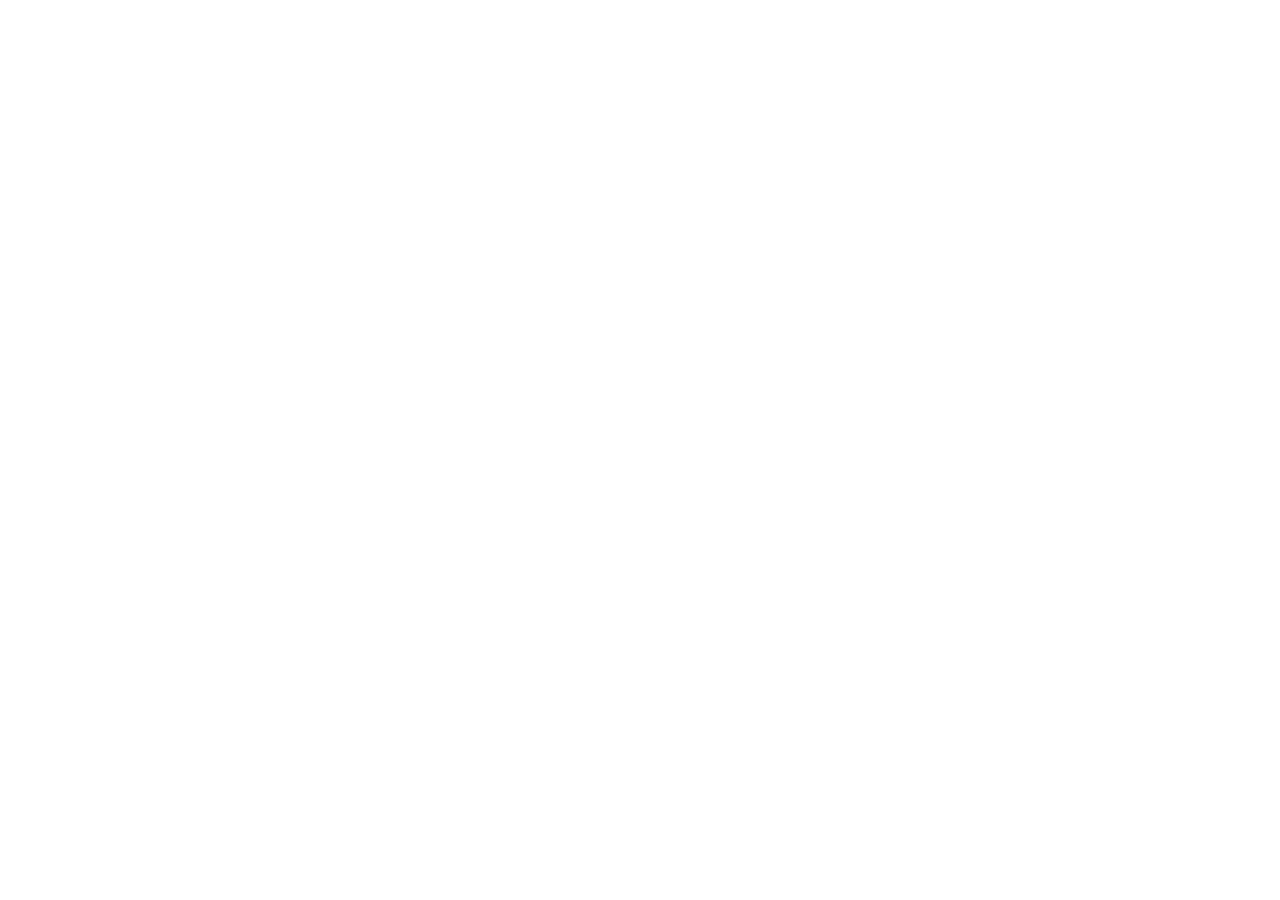
==== commit 4fa6006e: "Restore Akahata page to working version" ====
--- a/akahata/index.html
+++ b/akahata/index.html
@@ -1,712 +1 @@
-<!DOCTYPE html>
-<html lang="ja">
-<head>
-  <meta charset="utf-8">
-  <meta name="viewport" content="width=device-width, initial-scale=1">
-  <title>八丈島のお宿 あかはた</title>
-  <meta name="description" content="空港から車で3分。旅の拠点にもワーケーションにも最適。八丈島の自然に寄り添う、全室リノベーション済・穴場の4室ゲストハウス。">
-  <meta property="og:title" content="八丈島のお宿 あかはた">
-  <meta property="og:description" content="空港から車で3分。旅の拠点にもワーケーションにも最適。八丈島の自然に寄り添う、全室リノベーション済・穴場の4室ゲストハウス。">
-  <meta property="og:type" content="website">
-  <meta property="og:image" content="/assets/877a7855-2dd7-4d25-ba19-9d1eb8c2ac3c.png">
-  <meta name="twitter:card" content="summary_large_image">
-  <meta name="twitter:image" content="/assets/877a7855-2dd7-4d25-ba19-9d1eb8c2ac3c.png">
-  <link rel="icon" type="image/png" href="/assets/e3120cc1-02fc-43c3-9c28-8233d1b6adad.png">
-  <link rel="apple-touch-icon" type="image/png" href="/assets/e3120cc1-02fc-43c3-9c28-8233d1b6adad.png">
-  <style>
-    :root {
-      --bg: #08131f;
-      --bg-soft: #102232;
-      --surface: rgba(9, 21, 33, 0.78);
-      --surface-strong: rgba(7, 17, 28, 0.9);
-      --line: rgba(255, 255, 255, 0.12);
-      --text: #edf4f7;
-      --muted: rgba(237, 244, 247, 0.74);
-      --accent: #ffffff;
-      --button: #333333;
-      --button-hover: #1f1f1f;
-      --max: 1180px;
-      --shadow: 0 24px 70px rgba(0, 0, 0, 0.28);
-    }
-
-    * {
-      box-sizing: border-box;
-    }
-
-    html {
-      scroll-behavior: smooth;
-    }
-
-    body {
-      margin: 0;
-      background:
-        radial-gradient(circle at top, rgba(56, 84, 112, 0.36), transparent 32%),
-        linear-gradient(180deg, #040c15 0%, #0d1b2b 40%, #102636 100%);
-      color: var(--text);
-      font-family: "Hiragino Mincho ProN", "Yu Mincho", "Noto Serif JP", serif;
-    }
-
-    a {
-      color: inherit;
-      text-decoration: none;
-    }
-
-    img {
-      max-width: 100%;
-      display: block;
-    }
-
-    .topbar {
-      position: sticky;
-      top: 0;
-      z-index: 20;
-      backdrop-filter: blur(18px);
-      background: rgba(4, 12, 21, 0.64);
-      border-bottom: 1px solid rgba(255, 255, 255, 0.08);
-    }
-
-    .topbar-inner {
-      width: min(calc(100% - 32px), var(--max));
-      margin: 0 auto;
-      min-height: 58px;
-      display: flex;
-      align-items: center;
-      justify-content: space-between;
-      gap: 16px;
-      font-size: 14px;
-    }
-
-    .topbar-title {
-      color: rgba(255, 255, 255, 0.64);
-      letter-spacing: 0.12em;
-    }
-
-    .topbar-phone {
-      font-family: "Helvetica Neue", Arial, sans-serif;
-      font-weight: 700;
-      white-space: nowrap;
-    }
-
-    .hero {
-      position: relative;
-      min-height: 100svh;
-      display: grid;
-      align-items: end;
-      background:
-        linear-gradient(180deg, rgba(4, 10, 18, 0.16) 0%, rgba(4, 10, 18, 0.56) 62%, rgba(4, 10, 18, 0.9) 100%),
-        url("https://images.unsplash.com/photo-1435224654926-ecc9f7fa028c?crop=entropy&cs=tinysrgb&fit=max&fm=jpg&ixlib=rb-4.1.0&q=80&w=1600") center/cover no-repeat;
-    }
-
-    .hero::before {
-      content: "";
-      position: absolute;
-      inset: 0;
-      background:
-        radial-gradient(circle at 20% 18%, rgba(255, 255, 255, 0.16), transparent 22%),
-        radial-gradient(circle at 80% 24%, rgba(255, 255, 255, 0.12), transparent 18%);
-      pointer-events: none;
-    }
-
-    .hero-inner {
-      position: relative;
-      width: min(calc(100% - 40px), var(--max));
-      margin: 0 auto;
-      padding: 120px 0 84px;
-      display: grid;
-      gap: 26px;
-    }
-
-    .eyebrow {
-      margin: 0;
-      font-size: 16px;
-      line-height: 1.9;
-      letter-spacing: 0.16em;
-      writing-mode: vertical-rl;
-      justify-self: end;
-      color: rgba(255, 255, 255, 0.86);
-    }
-
-    .hero-copy {
-      max-width: 540px;
-      display: grid;
-      gap: 18px;
-    }
-
-    .hero-kicker {
-      margin: 0;
-      font-size: 16px;
-      line-height: 1.9;
-      color: rgba(255, 255, 255, 0.82);
-      letter-spacing: 0.08em;
-    }
-
-    h1,
-    h2,
-    h3,
-    p {
-      margin: 0;
-    }
-
-    h1 {
-      font-size: clamp(42px, 8vw, 84px);
-      line-height: 1.08;
-      font-weight: 600;
-      letter-spacing: 0.08em;
-    }
-
-    .hero-text {
-      max-width: 34rem;
-      color: var(--muted);
-      font-size: 16px;
-      line-height: 2.05;
-    }
-
-    .hero-actions {
-      display: flex;
-      flex-wrap: wrap;
-      gap: 14px;
-      align-items: center;
-      margin-top: 8px;
-    }
-
-    .button,
-    .button-ghost {
-      display: inline-flex;
-      align-items: center;
-      justify-content: center;
-      min-height: 50px;
-      padding: 0 22px;
-      border-radius: 999px;
-      border: 1px solid rgba(255, 255, 255, 0.22);
-      font-family: "Helvetica Neue", Arial, sans-serif;
-      font-size: 14px;
-      font-weight: 700;
-      letter-spacing: 0.08em;
-      transition: transform 0.18s ease, background 0.18s ease, border-color 0.18s ease;
-    }
-
-    .button {
-      background: rgba(255, 255, 255, 0.96);
-      color: #0b1622;
-      border-color: transparent;
-    }
-
-    .button-ghost {
-      background: transparent;
-      color: #ffffff;
-    }
-
-    .button:hover,
-    .button-ghost:hover {
-      transform: translateY(-1px);
-    }
-
-    .content {
-      width: min(calc(100% - 40px), var(--max));
-      margin: 0 auto;
-      padding: 88px 0 120px;
-      display: grid;
-      gap: 84px;
-    }
-
-    .lead {
-      max-width: 840px;
-      margin: 0 auto;
-      text-align: center;
-      font-size: clamp(22px, 3vw, 34px);
-      line-height: 1.8;
-      color: rgba(255, 255, 255, 0.92);
-    }
-
-    .grid {
-      display: grid;
-      gap: 28px;
-      grid-template-columns: repeat(12, minmax(0, 1fr));
-    }
-
-    .card {
-      background: var(--surface);
-      border: 1px solid var(--line);
-      border-radius: 28px;
-      box-shadow: var(--shadow);
-      overflow: hidden;
-    }
-
-    .card-copy {
-      padding: 34px 34px 38px;
-      display: grid;
-      gap: 18px;
-    }
-
-    .card-copy h2 {
-      font-size: clamp(28px, 4vw, 42px);
-      line-height: 1.2;
-      font-weight: 600;
-      letter-spacing: 0.08em;
-    }
-
-    .card-copy p,
-    .card-copy li,
-    .card-copy address {
-      color: var(--muted);
-      font-size: 15px;
-      line-height: 2;
-      font-style: normal;
-    }
-
-    .hero-card {
-      grid-column: span 12;
-      display: grid;
-      grid-template-columns: 1.2fr 0.8fr;
-      min-height: 500px;
-      background:
-        linear-gradient(180deg, rgba(7, 18, 28, 0.08), rgba(7, 18, 28, 0.88)),
-        url("https://images.unsplash.com/photo-1475924156734-496f6cac6ec1?crop=entropy&cs=tinysrgb&fit=max&fm=jpg&ixlib=rb-4.1.0&q=80&w=1400") center/cover no-repeat;
-    }
-
-    .hero-card .card-copy {
-      align-self: end;
-      max-width: 560px;
-      background: linear-gradient(180deg, transparent, rgba(6, 18, 27, 0.78) 28%, rgba(6, 18, 27, 0.96));
-    }
-
-    .price-card {
-      grid-column: span 7;
-      background:
-        linear-gradient(180deg, rgba(7, 18, 28, 0.24), rgba(7, 18, 28, 0.92)),
-        url("https://images.unsplash.com/photo-1488921618671-463b781ac428?crop=entropy&cs=tinysrgb&fit=max&fm=jpg&ixlib=rb-4.1.0&q=80&w=1400") center/cover no-repeat;
-      min-height: 560px;
-      display: grid;
-      align-items: end;
-    }
-
-    .rental-card {
-      grid-column: span 5;
-      background:
-        linear-gradient(180deg, rgba(7, 18, 28, 0.16), rgba(7, 18, 28, 0.92)),
-        url("https://images.unsplash.com/photo-1499748926165-1085fc69e9fc?crop=entropy&cs=tinysrgb&fit=max&fm=jpg&ixlib=rb-4.1.0&q=80&w=1200") center/cover no-repeat;
-      min-height: 560px;
-      display: grid;
-      align-items: end;
-    }
-
-    .mini-gallery {
-      grid-column: span 12;
-      display: grid;
-      grid-template-columns: repeat(3, minmax(0, 1fr));
-      gap: 18px;
-    }
-
-    .mini-gallery figure {
-      margin: 0;
-      border-radius: 22px;
-      overflow: hidden;
-      min-height: 280px;
-      border: 1px solid var(--line);
-      box-shadow: var(--shadow);
-      background:
-        linear-gradient(180deg, rgba(7, 18, 28, 0.08), rgba(7, 18, 28, 0.5)),
-        center/cover no-repeat;
-    }
-
-    .mini-gallery figure:nth-child(1) {
-      background-image:
-        linear-gradient(180deg, rgba(7, 18, 28, 0.08), rgba(7, 18, 28, 0.5)),
-        url("https://images.unsplash.com/photo-1621849400072-f554417f7051?crop=entropy&cs=tinysrgb&fit=max&fm=jpg&ixlib=rb-4.1.0&q=80&w=1200");
-    }
-
-    .mini-gallery figure:nth-child(2) {
-      background-image:
-        linear-gradient(180deg, rgba(7, 18, 28, 0.08), rgba(7, 18, 28, 0.5)),
-        url("https://images.unsplash.com/photo-1475924156734-496f6cac6ec1?crop=entropy&cs=tinysrgb&fit=max&fm=jpg&ixlib=rb-4.1.0&q=80&w=1200");
-    }
-
-    .mini-gallery figure:nth-child(3) {
-      background-image:
-        linear-gradient(180deg, rgba(7, 18, 28, 0.08), rgba(7, 18, 28, 0.5)),
-        url("https://images.unsplash.com/photo-1499748926165-1085fc69e9fc?crop=entropy&cs=tinysrgb&fit=max&fm=jpg&ixlib=rb-4.1.0&q=80&w=1200");
-    }
-
-    .contact-card {
-      grid-column: span 12;
-      display: grid;
-      grid-template-columns: 0.9fr 1.1fr;
-      gap: 0;
-      overflow: hidden;
-    }
-
-    .contact-intro {
-      padding: 40px 36px;
-      background:
-        linear-gradient(180deg, rgba(7, 17, 28, 0.72), rgba(7, 17, 28, 0.92)),
-        url("https://images.unsplash.com/photo-1435224654926-ecc9f7fa028c?crop=entropy&cs=tinysrgb&fit=max&fm=jpg&ixlib=rb-4.1.0&q=80&w=1200") center/cover no-repeat;
-      display: grid;
-      gap: 18px;
-      align-content: start;
-    }
-
-    .contact-intro h2 {
-      font-size: clamp(28px, 4vw, 42px);
-      line-height: 1.2;
-      letter-spacing: 0.08em;
-      font-weight: 600;
-    }
-
-    .contact-form-wrap {
-      padding: 40px 36px;
-      background: var(--surface-strong);
-      display: grid;
-      gap: 18px;
-    }
-
-    .notice {
-      display: none;
-      margin: 0;
-      padding: 12px 14px;
-      border-radius: 12px;
-      border: 1px solid rgba(255, 255, 255, 0.16);
-      background: rgba(255, 255, 255, 0.06);
-      color: #ffffff;
-      font-size: 14px;
-      line-height: 1.8;
-      font-family: "Helvetica Neue", Arial, sans-serif;
-    }
-
-    .notice.is-visible {
-      display: block;
-    }
-
-    form {
-      display: grid;
-      gap: 16px;
-    }
-
-    .field {
-      display: grid;
-      gap: 8px;
-    }
-
-    .field label {
-      font-size: 13px;
-      line-height: 1.5;
-      letter-spacing: 0.08em;
-      color: rgba(255, 255, 255, 0.9);
-      font-family: "Helvetica Neue", Arial, sans-serif;
-      text-transform: uppercase;
-    }
-
-    input,
-    textarea,
-    button {
-      font: inherit;
-    }
-
-    input,
-    textarea {
-      width: 100%;
-      border: 1px solid rgba(255, 255, 255, 0.14);
-      border-radius: 14px;
-      background: rgba(255, 255, 255, 0.04);
-      color: #ffffff;
-      padding: 14px 16px;
-      outline: none;
-      transition: border-color 0.18s ease, background 0.18s ease, box-shadow 0.18s ease;
-      font-family: "Helvetica Neue", Arial, sans-serif;
-      font-size: 15px;
-      line-height: 1.6;
-    }
-
-    input::placeholder,
-    textarea::placeholder {
-      color: rgba(255, 255, 255, 0.42);
-    }
-
-    input:focus,
-    textarea:focus {
-      border-color: rgba(255, 255, 255, 0.36);
-      background: rgba(255, 255, 255, 0.07);
-      box-shadow: 0 0 0 4px rgba(255, 255, 255, 0.05);
-    }
-
-    textarea {
-      min-height: 180px;
-      resize: vertical;
-    }
-
-    .form-actions {
-      display: flex;
-      gap: 12px;
-      align-items: center;
-      flex-wrap: wrap;
-      margin-top: 6px;
-    }
-
-    .submit {
-      min-width: 180px;
-      min-height: 52px;
-      border: 0;
-      border-radius: 999px;
-      background: var(--button);
-      color: #ffffff;
-      cursor: pointer;
-      font-family: "Helvetica Neue", Arial, sans-serif;
-      font-size: 14px;
-      font-weight: 700;
-      letter-spacing: 0.08em;
-      transition: transform 0.18s ease, background 0.18s ease;
-    }
-
-    .submit:hover {
-      transform: translateY(-1px);
-      background: var(--button-hover);
-    }
-
-    .contact-meta {
-      display: grid;
-      gap: 12px;
-      color: var(--muted);
-      font-size: 15px;
-      line-height: 1.9;
-    }
-
-    .hp {
-      position: absolute;
-      left: -9999px;
-      width: 1px;
-      height: 1px;
-      overflow: hidden;
-    }
-
-    .footer {
-      width: min(calc(100% - 40px), var(--max));
-      margin: 0 auto;
-      padding: 0 0 60px;
-      color: rgba(255, 255, 255, 0.46);
-      font-family: "Helvetica Neue", Arial, sans-serif;
-      font-size: 12px;
-      letter-spacing: 0.08em;
-      text-transform: uppercase;
-    }
-
-    @media (max-width: 980px) {
-      .hero-card,
-      .contact-card,
-      .price-card,
-      .rental-card {
-        grid-column: span 12;
-      }
-
-      .hero-card,
-      .contact-card {
-        grid-template-columns: 1fr;
-      }
-
-      .mini-gallery {
-        grid-template-columns: 1fr;
-      }
-    }
-
-    @media (max-width: 720px) {
-      .topbar-inner,
-      .content,
-      .hero-inner,
-      .footer {
-        width: min(calc(100% - 28px), var(--max));
-      }
-
-      .topbar-inner {
-        min-height: 52px;
-        font-size: 12px;
-      }
-
-      .hero {
-        min-height: 86svh;
-      }
-
-      .hero-inner {
-        padding: 92px 0 58px;
-      }
-
-      .eyebrow {
-        writing-mode: horizontal-tb;
-        justify-self: start;
-        font-size: 13px;
-        letter-spacing: 0.12em;
-      }
-
-      .content {
-        padding: 64px 0 92px;
-        gap: 56px;
-      }
-
-      .card-copy,
-      .contact-intro,
-      .contact-form-wrap {
-        padding: 28px 22px 30px;
-      }
-    }
-  </style>
-</head>
-<body>
-  <div class="topbar">
-    <div class="topbar-inner">
-      <div class="topbar-title">Hachijojima Akahata</div>
-      <a class="topbar-phone" href="tel:0499695645">ご予約はお気軽に　04996-9-5645</a>
-    </div>
-  </div>
-
-  <header class="hero" id="top">
-    <div class="hero-inner">
-      <p class="eyebrow">ゲストハウス・釣り対応レンタカー・ワーケーションオフィス</p>
-      <div class="hero-copy">
-        <p class="hero-kicker">全4室、八丈島の小さなお宿です。</p>
-        <h1>八丈島のお宿<br>あかはた</h1>
-        <p class="hero-text">
-          2024年、全室リノベーション。ワーケーションスペースとしてのご利用のほか、
-          釣り遠征やリトリートの拠点にも最適です。空港から車で3分、
-          八丈島の自然に寄り添う静かな滞在をお届けします。
-        </p>
-        <div class="hero-actions">
-          <a class="button" href="#contact">お問い合わせ</a>
-          <a class="button-ghost" href="tel:0499695645">今すぐ電話する</a>
-        </div>
-      </div>
-    </div>
-  </header>
-
-  <main class="content">
-    <p class="lead">
-      旅の拠点にも、集中して仕事するにも、どちらの自分にも優しい場所。
-      海と緑、そして一級フィッシングポイントに抱かれた八丈島で、
-      自分らしく過ごす時間を叶えるお宿です。
-    </p>
-
-    <section class="grid" aria-label="Akahata Highlights">
-      <article class="hero-card card">
-        <div></div>
-        <div class="card-copy">
-          <h2>島にひらく、小さな拠点</h2>
-          <p>
-            海へ向かう朝も、静かに仕事へ集中する昼も、星空を眺めて休む夜も。
-            あかはたは、滞在のテンポを無理なく整えるための小さな宿です。
-          </p>
-          <p>
-            ゲストハウス、釣り対応レンタカー、ワーケーションオフィスを組み合わせて、
-            八丈島での時間を柔らかく支えます。
-          </p>
-        </div>
-      </article>
-
-      <article class="price-card card">
-        <div class="card-copy">
-          <h2>ご利用料金</h2>
-          <p>
-            8畳洋室・食事なし<br>
-            ご宿泊料金（税込）<br>
-            1名様利用: 7,700円 / 日<br>
-            2名様利用: 6,600円 / 日<br>
-            3名様利用: 5,500円 / 日
-          </p>
-          <p>
-            チェックイン: 15時<br>
-            チェックアウト: 10時<br>
-            共同キッチンあり<br>
-            風呂・トイレ共用
-          </p>
-          <p>ワーキングオフィス利用料（税込）: 3,300円 / 1時間</p>
-        </div>
-      </article>
-
-      <article class="rental-card card">
-        <div class="card-copy">
-          <h2>釣り用レンタカー</h2>
-          <p>
-            島の移動や釣行にも使いやすい軽・箱バンをご用意しています。
-            宿泊とあわせてご相談ください。
-          </p>
-          <p>
-            八丈島の自然へ深く入る旅でも、ワーケーションの移動でも、
-            使い勝手のよい一台をお選びいただけます。
-          </p>
-        </div>
-      </article>
-
-      <div class="mini-gallery" aria-label="Atmosphere">
-        <figure></figure>
-        <figure></figure>
-        <figure></figure>
-      </div>
-    </section>
-
-    <section class="contact-card card" id="contact" aria-label="お問い合わせ">
-      <div class="contact-intro">
-        <h2>お問い合わせ</h2>
-        <p>
-          ご宿泊、ワーキングオフィス、レンタカー利用のご相談はこちらからどうぞ。
-          フォーム送信後、担当より折り返します。
-        </p>
-        <div class="contact-meta">
-          <div>八丈島のお宿 あかはた</div>
-          <address>東京都八丈島八丈町三根4603-8</address>
-          <div><a href="tel:0499695645">04996-9-5645</a></div>
-        </div>
-      </div>
-
-      <div class="contact-form-wrap">
-        <p class="notice" id="contact-success">送信が完了しました。</p>
-
-        <form action="https://formsubmit.co/byakuhodo@gmail.com" method="POST" accept-charset="UTF-8">
-          <input type="hidden" name="_subject" value="八丈島のお宿 あかはた お問い合わせ">
-          <input type="hidden" name="_captcha" value="false">
-          <input type="hidden" name="_template" value="table">
-          <input type="hidden" name="_next" value="https://hachijojima.github.io/akahata/?contact=sent">
-          <input type="hidden" name="_replyto" id="replyto-field" value="">
-          <input class="hp" type="text" name="_honey" tabindex="-1" autocomplete="off">
-
-          <div class="field">
-            <label for="name">Name</label>
-            <input id="name" name="name" type="text" autocomplete="name" placeholder="Your Name" required>
-          </div>
-
-          <div class="field">
-            <label for="email">Email</label>
-            <input id="email" name="email" type="email" autocomplete="email" placeholder="Email Address" required>
-          </div>
-
-          <div class="field">
-            <label for="message">Message</label>
-            <textarea id="message" name="message" placeholder="Put message here" required></textarea>
-          </div>
-
-          <div class="form-actions">
-            <button class="submit" type="submit">Send</button>
-          </div>
-        </form>
-      </div>
-    </section>
-  </main>
-
-  <footer class="footer">Akahata Guest House, Hachijojima</footer>
-
-  <script>
-    (function () {
-      var form = document.querySelector("form");
-      var email = document.getElementById("email");
-      var replyTo = document.getElementById("replyto-field");
-      if (form && email && replyTo) {
-        form.addEventListener("submit", function () {
-          replyTo.value = email.value.trim();
-        });
-      }
-
-      var params = new URLSearchParams(window.location.search);
-      if (params.get("contact") !== "sent") return;
-      var notice = document.getElementById("contact-success");
-      if (notice) notice.classList.add("is-visible");
-      params.delete("contact");
-      var next = window.location.pathname + (params.toString() ? "?" + params.toString() : "") + window.location.hash;
-      window.history.replaceState({}, "", next);
-    })();
-  </script>
-</body>
-</html>
+<!DOCTYPE html><html  lang="ja"><head><meta charset="utf-8"><meta name="viewport" content="width=device-width, initial-scale=1"><title>八丈島のお宿 あかはた</title><link rel="preconnect" href="https://fonts.gstatic.com" crossorigin><link rel="stylesheet" href="/_nuxt/entry.BJByeNEI.css" crossorigin><link rel="modulepreload" as="script" crossorigin href="/_nuxt/B6DR4J6t.js"><link rel="preload" as="fetch" fetchpriority="low" crossorigin="anonymous" href="/_nuxt/builds/meta/c1760873-9d55-4b3e-91e8-cbb1c79d7bc6.json"><script type="module" src="/_nuxt/B6DR4J6t.js" crossorigin></script><meta name="generator" content="Studio.Design"><meta name="robots" content="all"><meta property="og:site_name" content="八丈島ポータル"><meta property="og:title" content="八丈島のお宿 あかはた"><meta property="og:image" content="https://storage.googleapis.com/production-os-assets/assets/877a7855-2dd7-4d25-ba19-9d1eb8c2ac3c"><meta property="og:description" content="空港から車で3分。旅の拠点にもワーケーションにも最適。八丈島の自然に寄り添う、全室リノベーション済・穴場の4室ゲストハウス。"><meta property="og:type" content="website"><meta name="description" content="空港から車で3分。旅の拠点にもワーケーションにも最適。八丈島の自然に寄り添う、全室リノベーション済・穴場の4室ゲストハウス。"><meta property="twitter:card" content="summary_large_image"><meta property="twitter:image" content="https://storage.googleapis.com/production-os-assets/assets/877a7855-2dd7-4d25-ba19-9d1eb8c2ac3c"><meta name="apple-mobile-web-app-title" content="八丈島のお宿 あかはた"><meta name="format-detection" content="telephone=no,email=no,address=no"><meta name="chrome" content="nointentdetection"><meta name="google-site-verification" content="BhlKZiJm5MRi7SEJtQ8X_hdkLwExiS6X6u0oalGSD2M"><meta property="og:url" content="https://hachijojima.github.io/akahata"><link rel="icon" type="image/png" href="https://storage.googleapis.com/production-os-assets/assets/e3120cc1-02fc-43c3-9c28-8233d1b6adad" data-hid="favicon"><link rel="apple-touch-icon" type="image/png" href="https://storage.googleapis.com/production-os-assets/assets/e3120cc1-02fc-43c3-9c28-8233d1b6adad" data-hid="apple-touch-icon"></head><body><div id="__nuxt"><!--[--><span></span><div><span></span><!----><!----></div><!--]--></div><div id="teleports"></div><script>window.__NUXT__={};window.__NUXT__.config={public:{apiBaseUrl:"https://api.studiodesignapp.com/api",cmsApiBaseUrl:"https://api.cms.studiodesignapp.com",firebaseApiKey:"AIzaSyBkjSUz89vvvl35U-EErvfHXLhsDakoNNg",firebaseProjectId:"studio-7e371",firebaseAuthDomain:"studio-7e371.firebaseapp.com",firebaseDatabaseURL:"https://studio-7e371.firebaseio.com",firebaseStorageBucket:"studio-7e371.appspot.com",firebaseMessagingSenderId:"373326844567",firebaseAppId:"1:389988806345:web:db757f2db74be8b3",studioDomain:".studio.site",studioPublishUrl:"https://storage.googleapis.com/studio-publish",studioPublishIndexUrl:"https://storage.googleapis.com/studio-publish-index",rssApiPath:"https://rss.studiodesignapp.com/rssConverter",embedSandboxDomain:".studioiframesandbox.com",apiProxyUrl:"https://studio-api-proxy-rajzgb4wwq-an.a.run.app",proxyApiBaseUrl:"https://api.studiodesignapp.com/data_proxy_api",isDev:false,fontsApiBaseUrl:"https://fonts.studio.design",selfHostedFontsBaseUrl:"https://fonts.studio.design/ts",studioFrontUrl:"https://app.studio.design",jwtCookieName:"jwt_token"},app:{baseURL:"/",buildId:"c1760873-9d55-4b3e-91e8-cbb1c79d7bc6",buildAssetsDir:"/_nuxt/",cdnURL:""}}</script><script type="application/json" data-nuxt-data="nuxt-app" data-ssr="true" id="__NUXT_DATA__">[["ShallowReactive",1],{"data":2,"state":5,"once":7,"_errors":8,"serverRendered":10,"path":11,"pinia":12},["ShallowReactive",3],{"dynamicDataakahata":4},null,["Reactive",6],{},["Set"],["ShallowReactive",9],{"dynamicDataakahata":-1},true,"/akahata",["Reactive",13],{"cmsContentStore":14,"indexStore":17,"projectStore":20,"productStore":43,"pageHeadStore":281},{"listContentsMap":15,"contentMap":16},["Map"],["Map"],{"routeType":18,"host":19},"publish","8jo.tokyo",{"project":21},{"id":22,"name":23,"type":24,"customDomain":25,"iconImage":25,"coverImage":26,"displayBadge":27,"integrations":28,"snapshot_path":41,"snapshot_id":42,"recaptchaSiteKey":-1},"bXqzn2L3qD","八丈島ポータル｜八丈島の。","web","","https://storage.googleapis.com/production-os-assets/assets/7596f521-c87d-4d1c-b37a-922f62d6bd55",false,[29,32,35,38],{"integration_name":30,"code":31},"google-analytics","G-Z5H77H7VS9",{"integration_name":33,"code":34},"google-tag-manager","GTM-N6DGPWVG",{"integration_name":36,"code":37},"search-console","BhlKZiJm5MRi7SEJtQ8X_hdkLwExiS6X6u0oalGSD2M",{"integration_name":39,"code":40},"typesquare","unused","https://storage.googleapis.com/studio-publish/projects/bXqzn2L3qD/dO85bZnXqn/","dO85bZnXqn",{"product":44,"isLoaded":10,"selectedModalIds":278,"redirectPage":4,"isInitializedRSS":27,"pageViewMap":279,"symbolViewMap":280},{"breakPoints":45,"colors":52,"fonts":53,"head":121,"info":127,"pages":134,"resources":223,"symbols":226,"style":238,"styleVars":240,"enablePassword":27,"classes":274,"publishedUid":277},[46,49],{"maxWidth":47,"name":48},540,"mobile",{"maxWidth":50,"name":51},840,"tablet",[],[54,71,73,75,89,96,101,105,107,111,113,115],{"family":55,"subsets":56,"variants":59,"vendor":70},"Lato",[57,58],"latin","latin-ext",[60,61,62,63,64,65,66,67,68,69],"100","100italic","300","300italic","regular","italic","700","700italic","900","900italic","google",{"family":72,"vendor":39},"A1ゴシック M JIS2004",{"family":74,"vendor":39},"A1ゴシック R JIS2004",{"family":76,"subsets":77,"variants":82,"vendor":70},"Rubik",[78,79,80,81,57,58],"arabic","cyrillic","cyrillic-ext","hebrew",[62,64,83,84,66,85,68,63,65,86,87,67,88,69],"500","600","800","500italic","600italic","800italic",{"family":90,"subsets":91,"variants":94,"vendor":70},"Noto Sans JP",[79,92,57,58,93],"japanese","vietnamese",[60,95,62,64,83,84,66,85,68],"200",{"family":97,"subsets":98,"variants":99,"vendor":70},"Barlow Condensed",[57,58,93],[60,61,95,100,62,63,64,65,83,86,84,87,66,67,85,88,68,69],"200italic",{"family":102,"subsets":103,"variants":104,"vendor":70},"Pacifico",[79,80,57,58,93],[64],{"family":106,"vendor":39},"しまなみ",{"family":108,"subsets":109,"variants":110,"vendor":70},"Cormorant Garamond",[79,80,57,58,93],[62,63,64,65,83,86,84,87,66,67],{"family":112,"vendor":39},"しまなみ JIS2004",{"family":114,"vendor":39},"リュウミン B-KL JIS2004",{"family":116,"subsets":117,"variants":120,"vendor":70},"EB Garamond",[79,80,118,119,57,58,93],"greek","greek-ext",[64,83,84,66,85,65,86,87,67,88],{"favicon":122,"lang":123,"meta":124,"title":126},"https://storage.googleapis.com/production-os-assets/assets/e3120cc1-02fc-43c3-9c28-8233d1b6adad","ja",{"description":125,"og:image":25},"八丈島の暮らしや観光情報全般を紹介しています。","八丈島ポータル",{"baseWidth":128,"created_at":129,"screen":130,"type":24,"updated_at":132,"version":133},1280,1518591100346,{"baseWidth":128,"height":131,"isAutoHeight":27,"width":128,"workingState":27},600,1518792996878,"4.1.3",[135,146,156,171,183,192,202,207,211,215,219],{"head":136,"id":141,"type":142,"uuid":143,"symbolIds":144},{"meta":137,"title":140},{"description":138,"og:image":139},"空港から車で3分。旅の拠点にもワーケーションにも最適。八丈島の自然に寄り添う、全室リノベーション済・穴場の4室ゲストハウス。","https://storage.googleapis.com/production-os-assets/assets/877a7855-2dd7-4d25-ba19-9d1eb8c2ac3c","八丈島のお宿 あかはた","akahata","page","9a15716d-4782-4dba-ad39-aa6e9f0fdd62",[145],"9d5b7014-7d79-4281-b52e-81faa9f486aa",{"head":147,"id":152,"type":142,"uuid":153,"symbolIds":154},{"meta":148,"title":151},{"description":149,"og:image":150},"It's deeply moving to watch this local legend resonate globally. We warmly welcome all who journey here to experience this powerful art.","https://storage.googleapis.com/production-os-assets/assets/677c4fb8-e980-43eb-ae1a-41cd18a439a0","The Mural","mural","8321f82e-6a3a-40b6-905f-5f43a18f4806",[155],"e1088b86-092d-4ab4-be91-1362af83ac18",{"head":157,"id":163,"position":164,"type":142,"uuid":166,"symbolIds":167},{"favicon":158,"lang":123,"meta":159,"title":162},"https://storage.googleapis.com/production-os-assets/assets/13850312-3b00-4fa7-8ec1-957f2eb67a06",{"description":160,"og:image":161},"八丈島・伊豆諸島の不動産 空き家 買い取り。古家や残置物付き物件も現況で引き受け。売却相談も。","https://storage.googleapis.com/production-os-assets/assets/6a84ca4f-1306-4452-a7ad-7c85684ca88e","八丈島ホームズ｜不動産売却 空き家買取","kaitori",{"x":165,"y":165},0,"bf9fed39-ac7e-4c42-aa12-40d655a39612",[168,169,170],"416b5e4e-aa76-40e0-b6a9-a946f627fbf4","ffa38df0-d41d-45b6-9ee6-1631d623c7bb","bfa1bfbd-5948-4654-b2dd-d1a7c3290c0e",{"head":172,"id":178,"type":142,"uuid":179,"symbolIds":180},{"favicon":173,"lang":123,"meta":174,"title":177},"https://storage.googleapis.com/production-os-assets/assets/3617054c-3f1c-4cec-a506-379e63a06a48",{"description":175,"og:image":176},"八丈島では不動産屋で流通する物件はごくわずか。 不動産屋で流通しない地域密着の優良賃貸物件を掲載。","https://storage.googleapis.com/production-os-assets/assets/14b7ca13-e050-4de8-8cf3-9a7b6f447398","八丈島賃貸情報｜のんびり離島ぐらし","chintai","3bcaad49-d7d2-40d4-a86c-42573f4331f4",[181,182],"beaff961-ceb6-4350-a80f-c8e3eabfdb5c","45fe87f9-d5f9-42e5-a365-dbea499842fe",{"head":184,"id":142,"type":142,"uuid":190,"symbolIds":191},{"favicon":185,"meta":186,"title":189},"https://storage.googleapis.com/production-os-assets/assets/b5b10181-edf5-4497-b9f5-4b38fa1e0e94",{"description":25,"og:image":187,"robots":188},"https://storage.googleapis.com/production-os-assets/assets/b6af4efc-dc00-4548-b684-2d2800b7e583","noindex","404","4ead6cc3-ad60-4c45-be31-7c026214ca48",[],{"head":193,"id":199,"type":142,"uuid":200,"symbolIds":201},{"favicon":194,"lang":123,"meta":195,"title":198},"https://storage.googleapis.com/production-os-assets/assets/4c559800-6c1a-4664-af5f-c1209f299569",{"description":196,"og:image":197},"八丈島の都市空間構造観測所。","https://storage.googleapis.com/production-os-assets/assets/66acf4cf-75be-45fc-ae56-dbfd4cc2d61a","リト｜八丈島の。","/","0e176605-0b5d-400a-8d49-ff4012f95ca6",[],{"id":203,"isCookieModal":27,"responsive":10,"type":204,"uuid":205,"symbolIds":206},"akahata/mobile-menu","modal","fa91a658-af2c-43cc-a462-f833863981dd",[],{"id":208,"isCookieModal":27,"responsive":10,"type":204,"uuid":209,"symbolIds":210},"kaitori/mobile-menu","1ec0ae6c-469f-4c93-bd60-3cf5f545544f",[],{"id":212,"isCookieModal":27,"responsive":10,"type":204,"uuid":213,"symbolIds":214},"chintai/mobile-menu","d4515c7d-bb94-4426-ad74-fcae7444a71a",[],{"id":216,"isCookieModal":27,"responsive":10,"type":204,"uuid":217,"symbolIds":218},"modal/mailmag","81bcdf58-43d4-4dd8-a534-c95b589d3d2c",[],{"id":220,"isCookieModal":27,"responsive":10,"type":204,"uuid":221,"symbolIds":222},"modal/thanx","8f58fe7d-7f39-4aac-a436-3c5f39a0317c",[],{"rssList":224,"apiList":225,"cmsProjectId":25},[],[],[227,228,229,231,232,233,234,236,237],{"uuid":168},{"uuid":169},{"uuid":230},"a9f07931-d06f-4f01-8340-ba45a660486d",{"uuid":170},{"uuid":181},{"uuid":182},{"uuid":235},"231d7b10-9691-4fff-a280-342346a691b4",{"uuid":145},{"uuid":155},{"fontFamily":239},[],{"fontFamily":241},[242,244,247,250,252,255,258,260,262,265,268,271],{"key":243,"name":25,"value":55},"b58edab4",{"key":245,"name":25,"value":246},"6d9c6f60","'A1ゴシック M JIS2004'",{"key":248,"name":25,"value":249},"5c83f65f","'A1ゴシック R JIS2004'",{"key":251,"name":25,"value":76},"e9a18e4a",{"key":253,"name":25,"value":254},"ad9e7fb5","'Noto Sans JP'",{"key":256,"name":25,"value":257},"ea997771","'Barlow Condensed'",{"key":259,"name":25,"value":102},"ab893448",{"key":261,"name":25,"value":106},"168a1c0a",{"key":263,"name":25,"value":264},"64909ff8","'Cormorant Garamond'",{"key":266,"name":25,"value":267},"99bdbde1","'しまなみ JIS2004'",{"key":269,"name":25,"value":270},"20ac69e1","'リュウミン B-KL JIS2004'",{"key":272,"name":25,"value":273},"3192e4d7","'EB Garamond'",{"typography":275,"motion":276},[],[],"20250516001758",[],{},["Map"],{"googleFontMap":282,"typesquareLoaded":27,"selfHostedFontIds":283,"hasCustomFont":27,"materialSymbols":284},["Map"],["Set"],[]]</script><script>(function(){var patch=function(){var form=document.querySelector('form');if(!form||form.dataset.akahataPatched==='true')return false;var emailField=form.querySelector('input[type="email"], input[name="Email"], input[name="email"]');form.dataset.akahataPatched='true';form.action='https://formsubmit.co/byakuhodo@gmail.com';form.method='POST';form.setAttribute('accept-charset','UTF-8');form.removeAttribute('novalidate');var fieldMap={Name:'name',Email:'email',Message:'message'};form.querySelectorAll('input, textarea').forEach(function(field){var mapped=fieldMap[field.name];if(mapped)field.name=mapped;});[['_subject','八丈島のお宿 あかはた お問い合わせ'],['_captcha','false'],['_template','table'],['_next',window.location.origin+window.location.pathname+'?contact=sent'],['_honey','']].forEach(function(entry){var name=entry[0],value=entry[1];var input=form.querySelector('input[name="'+name+'"]');if(!input){input=document.createElement('input');input.type='hidden';input.name=name;form.appendChild(input);}input.value=value;});var replyto=form.querySelector('input[name="_replyto"]');if(!replyto){replyto=document.createElement('input');replyto.type='hidden';replyto.name='_replyto';form.appendChild(replyto);}form.addEventListener('submit',function(){replyto.value=emailField?emailField.value.trim():'';});return true;};if(!patch()){var observer=new MutationObserver(function(){if(patch())observer.disconnect();});observer.observe(document.body,{childList:true,subtree:true});setTimeout(function(){observer.disconnect();},15000);}})();</script></body></html>
--- a/_nuxt/entry.BJByeNEI.css
+++ b/_nuxt/entry.BJByeNEI.css
@@ -0,0 +1 @@
+.page-enter-active{transition:.6s cubic-bezier(.4,.4,0,1)}.page-leave-active{transition:.3s cubic-bezier(.4,.4,0,1)}.page-enter-from,.page-leave-to{opacity:0}:root{--rebranding-loading-bg:#e5e5e5;--rebranding-loading-bar:#222}.app[data-v-d12de11f]{align-items:center;flex-direction:column;height:100%;justify-content:center;width:100%}.title[data-v-d12de11f]{font-size:34px;font-weight:300;letter-spacing:2.45px;line-height:30px;margin:30px}.DynamicAnnouncer[data-v-cc1e3fda],.TitleAnnouncer[data-v-1a8a037a]{height:1px;margin:-1px;overflow:hidden;padding:0;position:absolute;width:1px;clip:rect(0,0,0,0);border-width:0;white-space:nowrap}.publish-studio-style[data-v-74fe0335],.product-font-style[data-v-ed93fc7d]{transition:.4s cubic-bezier(.4,.4,0,1)}.spinner[data-v-36413753]{animation:loading-spin-36413753 1s linear infinite;height:16px;pointer-events:none;width:16px}.spinner[data-v-36413753]:before{border-bottom:2px solid transparent;border-right:2px solid transparent;border-color:transparent currentcolor currentcolor transparent;border-style:solid;border-width:2px;opacity:.2}.spinner[data-v-36413753]:after,.spinner[data-v-36413753]:before{border-radius:50%;box-sizing:border-box;content:"";height:100%;position:absolute;width:100%}.spinner[data-v-36413753]:after{border-left:2px solid transparent;border-top:2px solid transparent;border-color:currentcolor transparent transparent currentcolor;border-style:solid;border-width:2px;opacity:1}@keyframes loading-spin-36413753{0%{transform:rotate(0)}to{transform:rotate(1turn)}}@font-face{font-family:grandam;font-style:normal;font-weight:400;src:url(https://storage.googleapis.com/studio-front/fonts/grandam.ttf) format("truetype")}@font-face{font-family:Material Icons;font-style:normal;font-weight:400;src:url(https://storage.googleapis.com/production-os-assets/assets/material-icons/1629704621943/MaterialIcons-Regular.eot);src:local("Material Icons"),local("MaterialIcons-Regular"),url(https://storage.googleapis.com/production-os-assets/assets/material-icons/1629704621943/MaterialIcons-Regular.woff2) format("woff2"),url(https://storage.googleapis.com/production-os-assets/assets/material-icons/1629704621943/MaterialIcons-Regular.woff) format("woff"),url(https://storage.googleapis.com/production-os-assets/assets/material-icons/1629704621943/MaterialIcons-Regular.ttf) format("truetype")}.StudioCanvas{display:flex;height:auto;min-height:100dvh}.StudioCanvas>.sd{min-height:100dvh;overflow:clip}a,abbr,address,article,aside,audio,b,blockquote,body,button,canvas,caption,cite,code,dd,del,details,dfn,div,dl,dt,em,fieldset,figcaption,figure,footer,form,h1,h2,h3,h4,h5,h6,header,hgroup,html,i,iframe,img,input,ins,kbd,label,legend,li,loop-box,main,mark,menu,nav,object,ol,p,pre,q,samp,section,select,small,span,strong,sub,summary,sup,table,tbody,td,textarea,tfoot,th,thead,time,tr,ul,var,video{border:0;font-family:sans-serif;line-height:1;list-style:none;margin:0;padding:0;text-decoration:none;-webkit-font-smoothing:antialiased;-webkit-backface-visibility:hidden;box-sizing:border-box;color:#333;transition:.3s cubic-bezier(.4,.4,0,1);word-spacing:1px}a:focus:not(:focus-visible),button:focus:not(:focus-visible),summary:focus:not(:focus-visible){outline:none}nav ul{list-style:none}blockquote,q{quotes:none}blockquote:after,blockquote:before,q:after,q:before{content:none}a,button{background:transparent;font-size:100%;margin:0;padding:0;vertical-align:baseline}ins{text-decoration:none}ins,mark{background-color:#ff9;color:#000}mark{font-style:italic;font-weight:700}del{text-decoration:line-through}abbr[title],dfn[title]{border-bottom:1px dotted;cursor:help}table{border-collapse:collapse;border-spacing:0}hr{border:0;border-top:1px solid #ccc;display:block;height:1px;margin:1em 0;padding:0}input,select{vertical-align:middle}textarea{resize:none}.clearfix:after{clear:both;content:"";display:block}[slot=after] button{overflow-anchor:none}.sd{flex-wrap:nowrap;max-width:100%;pointer-events:all;z-index:0;-webkit-overflow-scrolling:touch;align-content:center;align-items:center;display:flex;flex:none;flex-direction:column;position:relative}.sd::-webkit-scrollbar{display:none}.sd,.sd.richText *{transition-property:all,--g-angle,--g-color-0,--g-position-0,--g-color-1,--g-position-1,--g-color-2,--g-position-2,--g-color-3,--g-position-3,--g-color-4,--g-position-4,--g-color-5,--g-position-5,--g-color-6,--g-position-6,--g-color-7,--g-position-7,--g-color-8,--g-position-8,--g-color-9,--g-position-9,--g-color-10,--g-position-10,--g-color-11,--g-position-11}input.sd,textarea.sd{align-content:normal}.sd[tabindex]:focus{outline:none}.sd[tabindex]:focus-visible{outline:1px solid;outline-color:Highlight;outline-color:-webkit-focus-ring-color}input[type=email],input[type=tel],input[type=text],select,textarea{-webkit-appearance:none}select{cursor:pointer}.frame{display:block;overflow:hidden}.frame>iframe{height:100%;width:100%}.frame .formrun-embed>iframe:not(:first-child){display:none!important}.image{position:relative}.image:before{background-position:50%;background-size:cover;border-radius:inherit;content:"";height:100%;left:0;pointer-events:none;position:absolute;top:0;transition:inherit;width:100%;z-index:-2}.sd.file{cursor:pointer;flex-direction:row;outline:2px solid transparent;outline-offset:-1px;overflow-wrap:anywhere;word-break:break-word}.sd.file:focus-within{outline-color:Highlight;outline-color:-webkit-focus-ring-color}.file>input[type=file]{opacity:0;pointer-events:none;position:absolute}.sd.text,.sd:where(.icon){align-content:center;align-items:center;display:flex;flex-direction:row;justify-content:center;overflow:visible;overflow-wrap:anywhere;word-break:break-word}.sd:where(.icon.fa){display:inline-flex}.material-icons{align-items:center;display:inline-flex;font-family:Material Icons;font-size:24px;font-style:normal;font-weight:400;justify-content:center;letter-spacing:normal;line-height:1;text-transform:none;white-space:nowrap;word-wrap:normal;direction:ltr;text-rendering:optimizeLegibility;-webkit-font-smoothing:antialiased}.sd:where(.icon.material-symbols){align-items:center;display:flex;font-style:normal;font-variation-settings:"FILL" var(--symbol-fill,0),"wght" var(--symbol-weight,400);justify-content:center;min-height:1em;min-width:1em}.sd.material-symbols-outlined{font-family:Material Symbols Outlined}.sd.material-symbols-rounded{font-family:Material Symbols Rounded}.sd.material-symbols-sharp{font-family:Material Symbols Sharp}.sd.material-symbols-weight-100{--symbol-weight:100}.sd.material-symbols-weight-200{--symbol-weight:200}.sd.material-symbols-weight-300{--symbol-weight:300}.sd.material-symbols-weight-400{--symbol-weight:400}.sd.material-symbols-weight-500{--symbol-weight:500}.sd.material-symbols-weight-600{--symbol-weight:600}.sd.material-symbols-weight-700{--symbol-weight:700}.sd.material-symbols-fill{--symbol-fill:1}a,a.icon,a.text{-webkit-tap-highlight-color:rgba(0,0,0,.15)}.fixed{z-index:2}.sticky{z-index:1}.button{transition:.4s cubic-bezier(.4,.4,0,1)}.button,.link{cursor:pointer}.submitLoading{opacity:.5!important;pointer-events:none!important}.richText{display:block;word-break:break-word}.richText [data-thread],.richText a,.richText blockquote,.richText em,.richText h1,.richText h2,.richText h3,.richText h4,.richText li,.richText ol,.richText p,.richText p>code,.richText pre,.richText pre>code,.richText s,.richText strong,.richText table tbody,.richText table tbody tr,.richText table tbody tr>td,.richText table tbody tr>th,.richText u,.richText ul{backface-visibility:visible;color:inherit;font-family:inherit;font-size:inherit;font-style:inherit;font-weight:inherit;letter-spacing:inherit;line-height:inherit;text-align:inherit}.richText p{display:block;margin:10px 0}.richText>p{min-height:1em}.richText img,.richText video{height:auto;max-width:100%;vertical-align:bottom}.richText h1{display:block;font-size:3em;font-weight:700;margin:20px 0}.richText h2{font-size:2em}.richText h2,.richText h3{display:block;font-weight:700;margin:10px 0}.richText h3{font-size:1em}.richText h4,.richText h5{font-weight:600}.richText h4,.richText h5,.richText h6{display:block;font-size:1em;margin:10px 0}.richText h6{font-weight:500}.richText [data-type=table]{overflow-x:auto}.richText [data-type=table] p{white-space:pre-line;word-break:break-all}.richText table{border:1px solid #f2f2f2;border-collapse:collapse;border-spacing:unset;color:#1a1a1a;font-size:14px;line-height:1.4;margin:10px 0;table-layout:auto}.richText table tr th{background:#f5f5f580}.richText table tr td,.richText table tr th{border:1px solid #f2f2f2;max-width:240px;min-width:100px;padding:12px}.richText table tr td p,.richText table tr th p{margin:0}.richText blockquote{border-left:3px solid rgba(0,0,0,.15);font-style:italic;margin:10px 0;padding:10px 15px}.richText [data-type=embed_code]{margin:20px 0;position:relative}.richText [data-type=embed_code]>.height-adjuster>.wrapper{position:relative}.richText [data-type=embed_code]>.height-adjuster>.wrapper[style*=padding-top] iframe{height:100%;left:0;position:absolute;top:0;width:100%}.richText [data-type=embed_code][data-embed-sandbox=true]{display:block;overflow:hidden}.richText [data-type=embed_code][data-embed-code-type=instagram]>.height-adjuster>.wrapper[style*=padding-top]{padding-top:100%}.richText [data-type=embed_code][data-embed-code-type=instagram]>.height-adjuster>.wrapper[style*=padding-top] blockquote{height:100%;left:0;overflow:hidden;position:absolute;top:0;width:100%}.richText [data-type=embed_code][data-embed-code-type=codepen]>.height-adjuster>.wrapper{padding-top:50%}.richText [data-type=embed_code][data-embed-code-type=codepen]>.height-adjuster>.wrapper iframe{height:100%;left:0;position:absolute;top:0;width:100%}.richText [data-type=embed_code][data-embed-code-type=slideshare]>.height-adjuster>.wrapper{padding-top:56.25%}.richText [data-type=embed_code][data-embed-code-type=slideshare]>.height-adjuster>.wrapper iframe{height:100%;left:0;position:absolute;top:0;width:100%}.richText [data-type=embed_code][data-embed-code-type=speakerdeck]>.height-adjuster>.wrapper{padding-top:56.25%}.richText [data-type=embed_code][data-embed-code-type=speakerdeck]>.height-adjuster>.wrapper iframe{height:100%;left:0;position:absolute;top:0;width:100%}.richText [data-type=embed_code][data-embed-code-type=snapwidget]>.height-adjuster>.wrapper{padding-top:30%}.richText [data-type=embed_code][data-embed-code-type=snapwidget]>.height-adjuster>.wrapper iframe{height:100%;left:0;position:absolute;top:0;width:100%}.richText [data-type=embed_code][data-embed-code-type=firework]>.height-adjuster>.wrapper fw-embed-feed{-webkit-user-select:none;-moz-user-select:none;user-select:none}.richText [data-type=embed_code_empty]{display:none}.richText [data-type=pdf_link],.richText [data-type=video_block]{margin:10px 0}.richText ul{margin:0 0 0 20px}.richText ul li{list-style:disc;margin:10px 0}.richText ul li p{margin:0}.richText ol{margin:0 0 0 20px}.richText ol li{list-style:decimal;margin:10px 0}.richText ol li p{margin:0}.richText hr{border-top:1px solid #ccc;margin:10px 0}.richText p>code{background:#eee;border:1px solid rgba(0,0,0,.1);border-radius:6px;display:inline;margin:2px;padding:0 5px}.richText pre{background:#eee;border-radius:6px;font-family:Menlo,Monaco,Courier New,monospace;margin:20px 0;padding:25px 35px;white-space:pre-wrap}.richText pre code{border:none;padding:0}.richText strong{color:inherit;display:inline;font-family:inherit;font-weight:900}.richText em{font-style:italic}.richText a,.richText u{text-decoration:underline}.richText a{color:#007cff;display:inline}.richText s{text-decoration:line-through}.richText [data-type=table_of_contents]{background-color:#f5f5f5;border-radius:2px;color:#616161;font-size:16px;list-style:none;margin:0;padding:24px 24px 8px;text-decoration:underline}.richText [data-type=table_of_contents] .toc_list{margin:0}.richText [data-type=table_of_contents] .toc_item{color:currentColor;font-size:inherit!important;font-weight:inherit;list-style:none}.richText [data-type=table_of_contents] .toc_item>a{border:none;color:currentColor;font-size:inherit!important;font-weight:inherit;text-decoration:none}.richText [data-type=table_of_contents] .toc_item>a:hover{opacity:.7}.richText [data-type=table_of_contents] .toc_item--1{margin:0 0 16px}.richText [data-type=table_of_contents] .toc_item--2{margin:0 0 16px;padding-left:2rem}.richText [data-type=table_of_contents] .toc_item--3{margin:0 0 16px;padding-left:4rem}.sd.section{align-content:center!important;align-items:center!important;flex-direction:column!important;flex-wrap:nowrap!important;height:auto!important;max-width:100%!important;padding:0!important;width:100%!important}.sd.section-inner{position:static!important}@property --g-angle{syntax:"<angle>";inherits:false;initial-value:180deg}@property --g-color-0{syntax:"<color>";inherits:false;initial-value:transparent}@property --g-position-0{syntax:"<percentage>";inherits:false;initial-value:.01%}@property --g-color-1{syntax:"<color>";inherits:false;initial-value:transparent}@property --g-position-1{syntax:"<percentage>";inherits:false;initial-value:100%}@property --g-color-2{syntax:"<color>";inherits:false;initial-value:transparent}@property --g-position-2{syntax:"<percentage>";inherits:false;initial-value:100%}@property --g-color-3{syntax:"<color>";inherits:false;initial-value:transparent}@property --g-position-3{syntax:"<percentage>";inherits:false;initial-value:100%}@property --g-color-4{syntax:"<color>";inherits:false;initial-value:transparent}@property --g-position-4{syntax:"<percentage>";inherits:false;initial-value:100%}@property --g-color-5{syntax:"<color>";inherits:false;initial-value:transparent}@property --g-position-5{syntax:"<percentage>";inherits:false;initial-value:100%}@property --g-color-6{syntax:"<color>";inherits:false;initial-value:transparent}@property --g-position-6{syntax:"<percentage>";inherits:false;initial-value:100%}@property --g-color-7{syntax:"<color>";inherits:false;initial-value:transparent}@property --g-position-7{syntax:"<percentage>";inherits:false;initial-value:100%}@property --g-color-8{syntax:"<color>";inherits:false;initial-value:transparent}@property --g-position-8{syntax:"<percentage>";inherits:false;initial-value:100%}@property --g-color-9{syntax:"<color>";inherits:false;initial-value:transparent}@property --g-position-9{syntax:"<percentage>";inherits:false;initial-value:100%}@property --g-color-10{syntax:"<color>";inherits:false;initial-value:transparent}@property --g-position-10{syntax:"<percentage>";inherits:false;initial-value:100%}@property --g-color-11{syntax:"<color>";inherits:false;initial-value:transparent}@property --g-position-11{syntax:"<percentage>";inherits:false;initial-value:100%}.snackbar[data-v-e23c1c77]{align-items:center;background:#fff;border:1px solid #ededed;border-radius:6px;box-shadow:0 16px 48px -8px #00000014,0 10px 25px -5px #0000001c;display:flex;flex-direction:row;gap:8px;justify-content:space-between;left:50%;max-width:90vw;padding:16px 20px;position:fixed;top:32px;transform:translate(-50%);-webkit-user-select:none;-moz-user-select:none;user-select:none;width:480px;z-index:9999}.snackbar.v-enter-active[data-v-e23c1c77],.snackbar.v-leave-active[data-v-e23c1c77]{transition:.4s cubic-bezier(.4,.4,0,1)}.snackbar.v-enter-from[data-v-e23c1c77],.snackbar.v-leave-to[data-v-e23c1c77]{opacity:0;transform:translate(-50%,-10px)}.snackbar .convey[data-v-e23c1c77]{align-items:center;display:flex;flex-direction:row;gap:8px;padding:0}.snackbar .convey .icon[data-v-e23c1c77]{background-position:50%;background-repeat:no-repeat;flex-shrink:0;height:24px;width:24px}.snackbar .convey .message[data-v-e23c1c77]{font-size:14px;font-style:normal;font-weight:400;line-height:20px;white-space:pre-line}.snackbar .convey.error .icon[data-v-e23c1c77]{background-image:url("data:image/svg+xml;charset=utf-8,%3Csvg xmlns='http://www.w3.org/2000/svg' width='24' height='24' fill='none' viewBox='0 0 24 24'%3E%3Cpath fill='%23f84f65' fill-rule='evenodd' d='M12 22.5c5.799 0 10.5-4.701 10.5-10.5S17.799 1.5 12 1.5 1.5 6.201 1.5 12 6.201 22.5 12 22.5M9.046 7.455a1.125 1.125 0 0 0-1.591 1.59L10.409 12l-2.954 2.954a1.125 1.125 0 0 0 1.59 1.592L12 13.59l2.955 2.955a1.125 1.125 0 0 0 1.59-1.591L13.592 12l2.955-2.954a1.125 1.125 0 0 0-1.591-1.591L12 10.409z' clip-rule='evenodd'/%3E%3C/svg%3E")}.snackbar .convey.error .message[data-v-e23c1c77]{color:#f84f65}.snackbar .convey.success .icon[data-v-e23c1c77]{background-image:url("data:image/svg+xml;charset=utf-8,%3Csvg xmlns='http://www.w3.org/2000/svg' width='24' height='24' fill='none' viewBox='0 0 24 24'%3E%3Cpath fill='%23111' fill-rule='evenodd' d='M12 20.125a8.125 8.125 0 1 0 0-16.25 8.125 8.125 0 0 0 0 16.25M12 22c5.523 0 10-4.477 10-10S17.523 2 12 2 2 6.477 2 12s4.477 10 10 10' clip-rule='evenodd'/%3E%3Cpath fill='%23111' fill-rule='evenodd' d='M7.337 11.287a.94.94 0 0 1 1.326 0l1.812 1.812 4.287-4.287a.938.938 0 0 1 1.326 1.326l-4.95 4.95a.94.94 0 0 1-1.326 0l-2.475-2.475a.94.94 0 0 1 0-1.326' clip-rule='evenodd'/%3E%3C/svg%3E")}.snackbar .convey.success .message[data-v-e23c1c77]{color:#111}.snackbar .button[data-v-e23c1c77]{align-items:center;border-radius:40px;color:#4b9cfb;display:flex;flex-shrink:0;font-family:Inter;font-size:12px;font-style:normal;font-weight:700;justify-content:center;line-height:16px;padding:4px 8px}.snackbar .button[data-v-e23c1c77]:hover{background:#f5f5f5}.studio-banner-popover[data-v-7ec52b2d]{background:transparent;border:none;inset:unset;bottom:20px;left:20px;padding:0;position:fixed}a[data-v-7ec52b2d]{align-items:center;border-radius:4px;display:flex;height:20px;justify-content:center;perspective:300px;transition:0s linear;width:84px}@media(hover:hover){a[data-v-7ec52b2d]{transition:.4s cubic-bezier(.4,.4,0,1);will-change:width,height}a[data-v-7ec52b2d]:hover{height:32px;width:200px}}[data-v-7ec52b2d] .custom-fill path{fill:var(--a5f5a722)}.fade-enter-active[data-v-7ec52b2d],.fade-leave-active[data-v-7ec52b2d]{position:absolute;transform:translateZ(0);transition:opacity .3s cubic-bezier(.4,.4,0,1);will-change:opacity,transform}.fade-enter-from[data-v-7ec52b2d],.fade-leave-to[data-v-7ec52b2d]{opacity:0}.design-canvas__modal{height:100%;pointer-events:none;position:fixed;transition:none;width:100%;z-index:2}.design-canvas__modal:focus{outline:none}.design-canvas__modal.v-enter-active .studio-canvas,.design-canvas__modal.v-leave-active,.design-canvas__modal.v-leave-active .studio-canvas{transition:.4s cubic-bezier(.4,.4,0,1)}.design-canvas__modal.v-enter-active .studio-canvas *,.design-canvas__modal.v-leave-active .studio-canvas *{transition:none!important}.design-canvas__modal.isNone{transition:none}.design-canvas__modal .design-canvas__modal__base{height:100%;left:0;pointer-events:auto;position:fixed;top:0;transition:.4s cubic-bezier(.4,.4,0,1);width:100%;z-index:-1}.design-canvas__modal .studio-canvas{height:100%;pointer-events:none}.design-canvas__modal .studio-canvas>*{background:none!important;pointer-events:none}
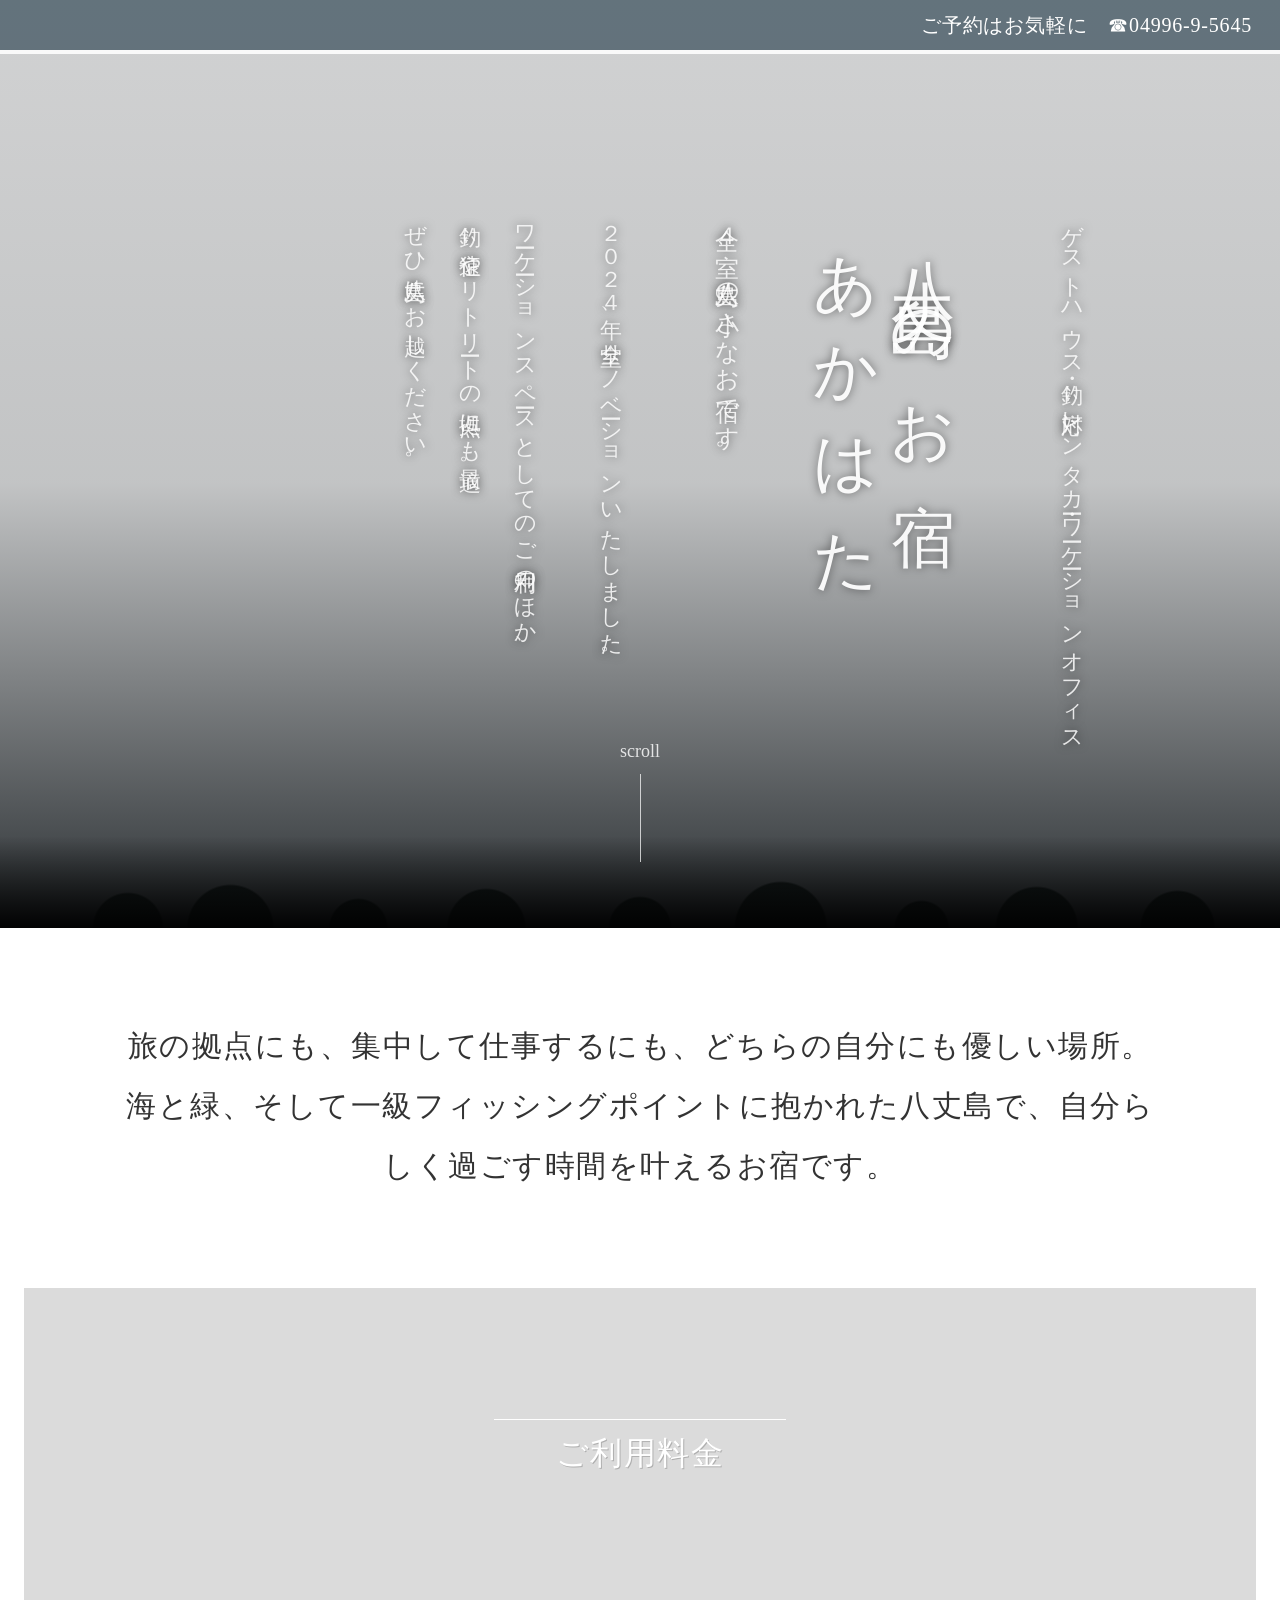
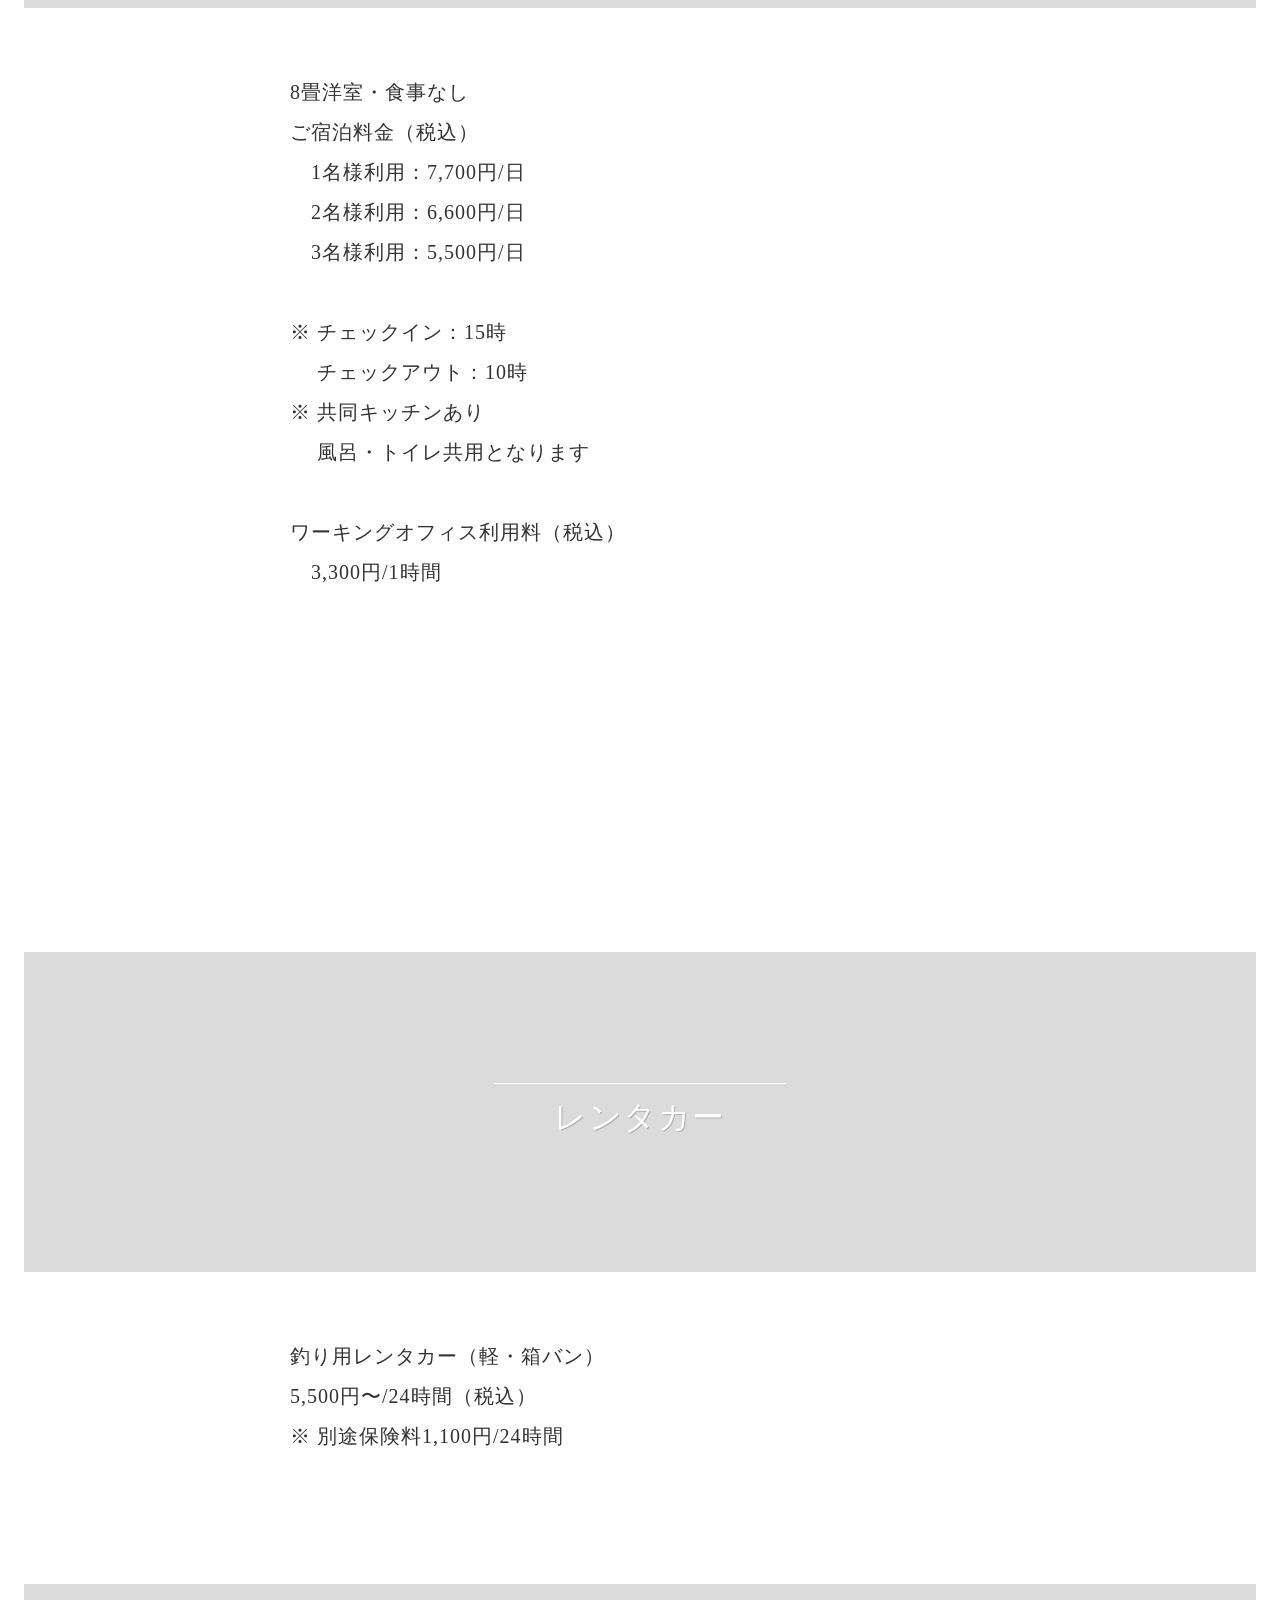
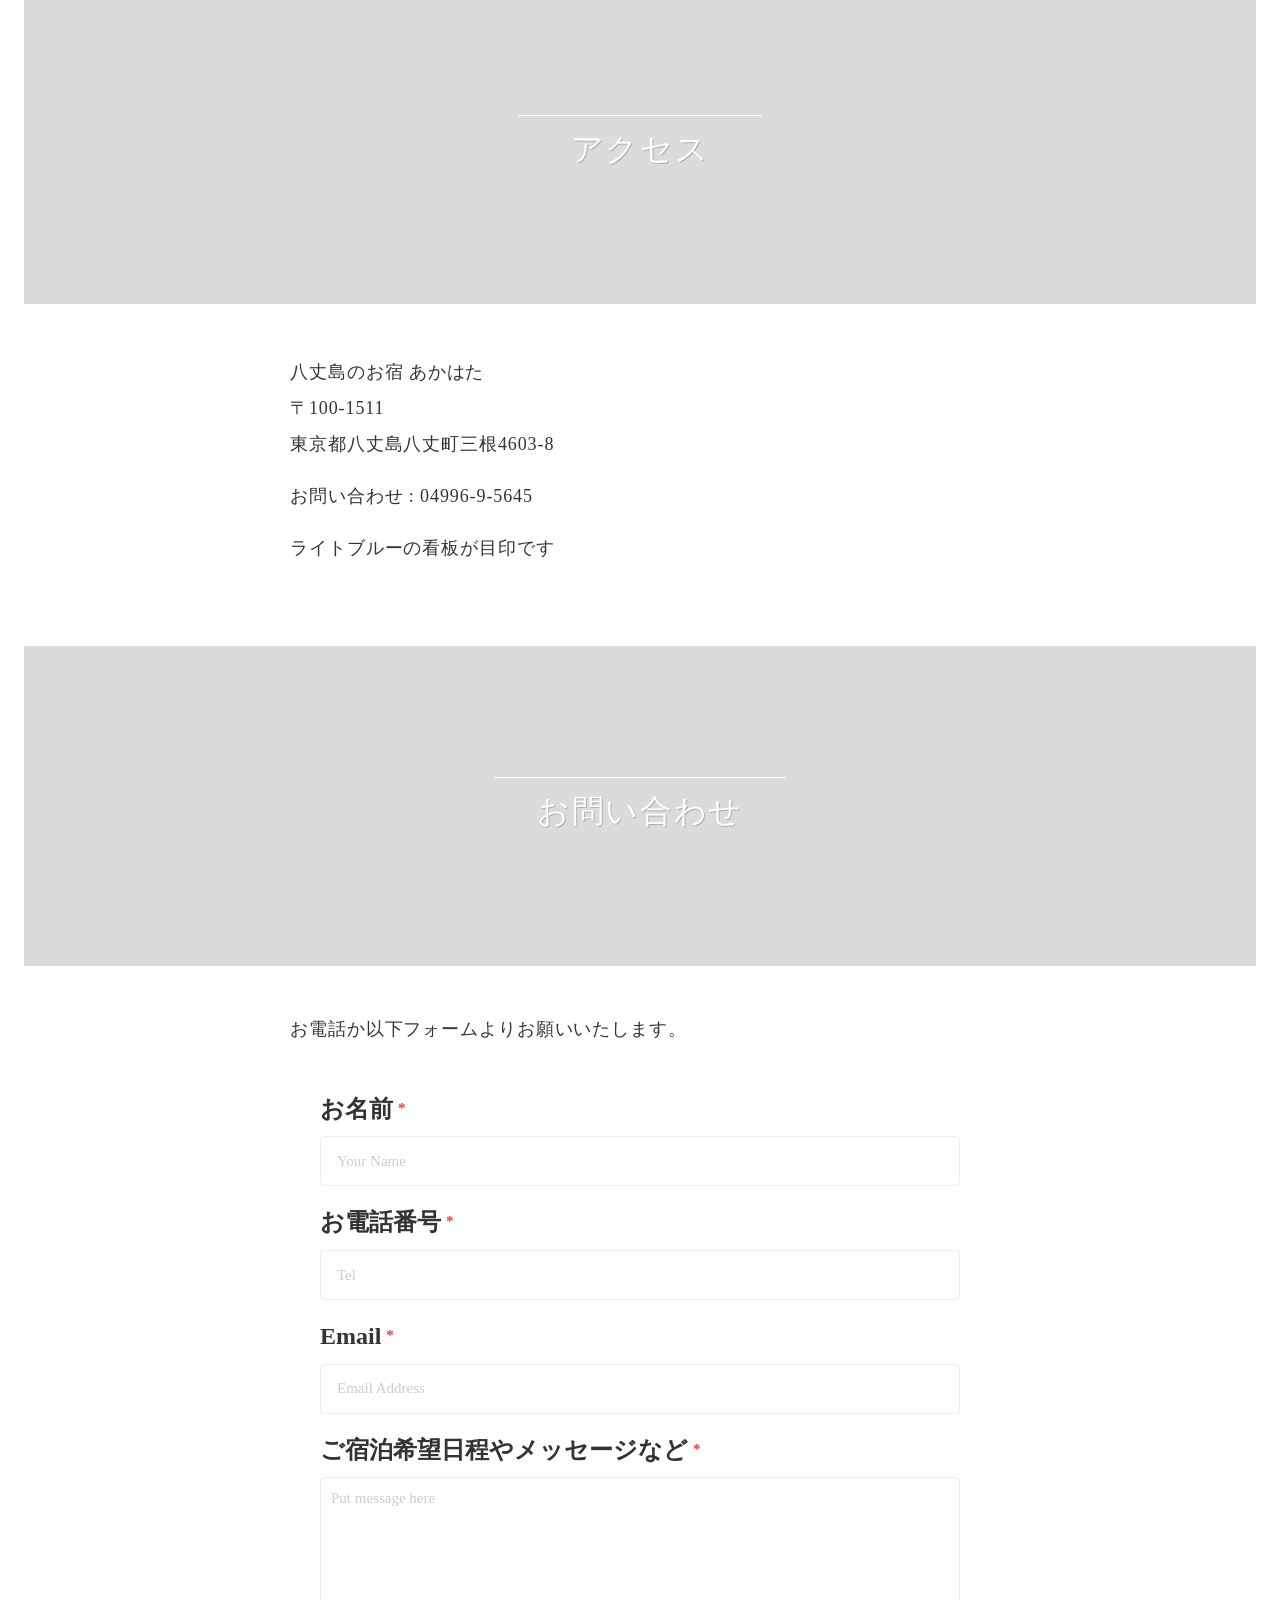
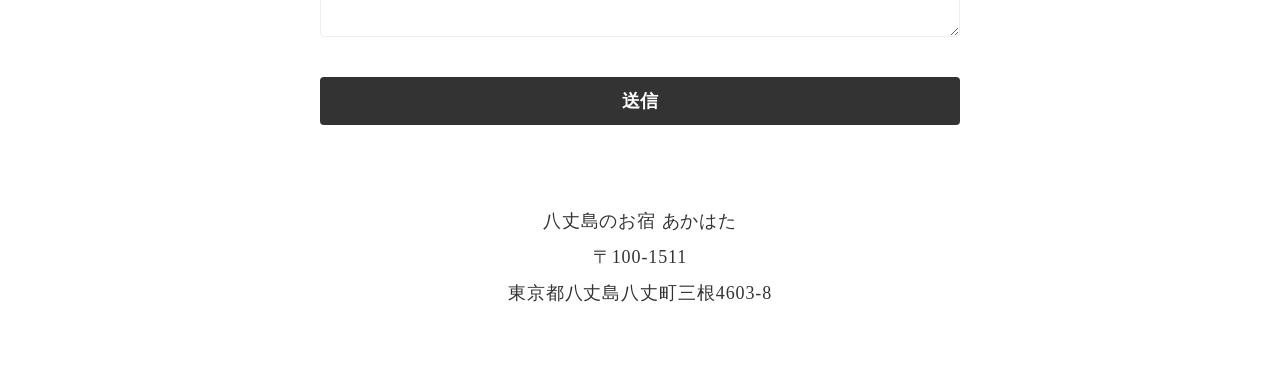
==== commit 9cefaec9: "Rebuild Akahata page as static HTML" ====
--- a/akahata/index.html
+++ b/akahata/index.html
@@ -1 +1,719 @@
-<!DOCTYPE html><html  lang="ja"><head><meta charset="utf-8"><meta name="viewport" content="width=device-width, initial-scale=1"><title>八丈島のお宿 あかはた</title><link rel="preconnect" href="https://fonts.gstatic.com" crossorigin><link rel="stylesheet" href="/_nuxt/entry.BJByeNEI.css" crossorigin><link rel="modulepreload" as="script" crossorigin href="/_nuxt/B6DR4J6t.js"><link rel="preload" as="fetch" fetchpriority="low" crossorigin="anonymous" href="/_nuxt/builds/meta/c1760873-9d55-4b3e-91e8-cbb1c79d7bc6.json"><script type="module" src="/_nuxt/B6DR4J6t.js" crossorigin></script><meta name="generator" content="Studio.Design"><meta name="robots" content="all"><meta property="og:site_name" content="八丈島ポータル"><meta property="og:title" content="八丈島のお宿 あかはた"><meta property="og:image" content="https://storage.googleapis.com/production-os-assets/assets/877a7855-2dd7-4d25-ba19-9d1eb8c2ac3c"><meta property="og:description" content="空港から車で3分。旅の拠点にもワーケーションにも最適。八丈島の自然に寄り添う、全室リノベーション済・穴場の4室ゲストハウス。"><meta property="og:type" content="website"><meta name="description" content="空港から車で3分。旅の拠点にもワーケーションにも最適。八丈島の自然に寄り添う、全室リノベーション済・穴場の4室ゲストハウス。"><meta property="twitter:card" content="summary_large_image"><meta property="twitter:image" content="https://storage.googleapis.com/production-os-assets/assets/877a7855-2dd7-4d25-ba19-9d1eb8c2ac3c"><meta name="apple-mobile-web-app-title" content="八丈島のお宿 あかはた"><meta name="format-detection" content="telephone=no,email=no,address=no"><meta name="chrome" content="nointentdetection"><meta name="google-site-verification" content="BhlKZiJm5MRi7SEJtQ8X_hdkLwExiS6X6u0oalGSD2M"><meta property="og:url" content="https://hachijojima.github.io/akahata"><link rel="icon" type="image/png" href="https://storage.googleapis.com/production-os-assets/assets/e3120cc1-02fc-43c3-9c28-8233d1b6adad" data-hid="favicon"><link rel="apple-touch-icon" type="image/png" href="https://storage.googleapis.com/production-os-assets/assets/e3120cc1-02fc-43c3-9c28-8233d1b6adad" data-hid="apple-touch-icon"></head><body><div id="__nuxt"><!--[--><span></span><div><span></span><!----><!----></div><!--]--></div><div id="teleports"></div><script>window.__NUXT__={};window.__NUXT__.config={public:{apiBaseUrl:"https://api.studiodesignapp.com/api",cmsApiBaseUrl:"https://api.cms.studiodesignapp.com",firebaseApiKey:"AIzaSyBkjSUz89vvvl35U-EErvfHXLhsDakoNNg",firebaseProjectId:"studio-7e371",firebaseAuthDomain:"studio-7e371.firebaseapp.com",firebaseDatabaseURL:"https://studio-7e371.firebaseio.com",firebaseStorageBucket:"studio-7e371.appspot.com",firebaseMessagingSenderId:"373326844567",firebaseAppId:"1:389988806345:web:db757f2db74be8b3",studioDomain:".studio.site",studioPublishUrl:"https://storage.googleapis.com/studio-publish",studioPublishIndexUrl:"https://storage.googleapis.com/studio-publish-index",rssApiPath:"https://rss.studiodesignapp.com/rssConverter",embedSandboxDomain:".studioiframesandbox.com",apiProxyUrl:"https://studio-api-proxy-rajzgb4wwq-an.a.run.app",proxyApiBaseUrl:"https://api.studiodesignapp.com/data_proxy_api",isDev:false,fontsApiBaseUrl:"https://fonts.studio.design",selfHostedFontsBaseUrl:"https://fonts.studio.design/ts",studioFrontUrl:"https://app.studio.design",jwtCookieName:"jwt_token"},app:{baseURL:"/",buildId:"c1760873-9d55-4b3e-91e8-cbb1c79d7bc6",buildAssetsDir:"/_nuxt/",cdnURL:""}}</script><script type="application/json" data-nuxt-data="nuxt-app" data-ssr="true" id="__NUXT_DATA__">[["ShallowReactive",1],{"data":2,"state":5,"once":7,"_errors":8,"serverRendered":10,"path":11,"pinia":12},["ShallowReactive",3],{"dynamicDataakahata":4},null,["Reactive",6],{},["Set"],["ShallowReactive",9],{"dynamicDataakahata":-1},true,"/akahata",["Reactive",13],{"cmsContentStore":14,"indexStore":17,"projectStore":20,"productStore":43,"pageHeadStore":281},{"listContentsMap":15,"contentMap":16},["Map"],["Map"],{"routeType":18,"host":19},"publish","8jo.tokyo",{"project":21},{"id":22,"name":23,"type":24,"customDomain":25,"iconImage":25,"coverImage":26,"displayBadge":27,"integrations":28,"snapshot_path":41,"snapshot_id":42,"recaptchaSiteKey":-1},"bXqzn2L3qD","八丈島ポータル｜八丈島の。","web","","https://storage.googleapis.com/production-os-assets/assets/7596f521-c87d-4d1c-b37a-922f62d6bd55",false,[29,32,35,38],{"integration_name":30,"code":31},"google-analytics","G-Z5H77H7VS9",{"integration_name":33,"code":34},"google-tag-manager","GTM-N6DGPWVG",{"integration_name":36,"code":37},"search-console","BhlKZiJm5MRi7SEJtQ8X_hdkLwExiS6X6u0oalGSD2M",{"integration_name":39,"code":40},"typesquare","unused","https://storage.googleapis.com/studio-publish/projects/bXqzn2L3qD/dO85bZnXqn/","dO85bZnXqn",{"product":44,"isLoaded":10,"selectedModalIds":278,"redirectPage":4,"isInitializedRSS":27,"pageViewMap":279,"symbolViewMap":280},{"breakPoints":45,"colors":52,"fonts":53,"head":121,"info":127,"pages":134,"resources":223,"symbols":226,"style":238,"styleVars":240,"enablePassword":27,"classes":274,"publishedUid":277},[46,49],{"maxWidth":47,"name":48},540,"mobile",{"maxWidth":50,"name":51},840,"tablet",[],[54,71,73,75,89,96,101,105,107,111,113,115],{"family":55,"subsets":56,"variants":59,"vendor":70},"Lato",[57,58],"latin","latin-ext",[60,61,62,63,64,65,66,67,68,69],"100","100italic","300","300italic","regular","italic","700","700italic","900","900italic","google",{"family":72,"vendor":39},"A1ゴシック M JIS2004",{"family":74,"vendor":39},"A1ゴシック R JIS2004",{"family":76,"subsets":77,"variants":82,"vendor":70},"Rubik",[78,79,80,81,57,58],"arabic","cyrillic","cyrillic-ext","hebrew",[62,64,83,84,66,85,68,63,65,86,87,67,88,69],"500","600","800","500italic","600italic","800italic",{"family":90,"subsets":91,"variants":94,"vendor":70},"Noto Sans JP",[79,92,57,58,93],"japanese","vietnamese",[60,95,62,64,83,84,66,85,68],"200",{"family":97,"subsets":98,"variants":99,"vendor":70},"Barlow Condensed",[57,58,93],[60,61,95,100,62,63,64,65,83,86,84,87,66,67,85,88,68,69],"200italic",{"family":102,"subsets":103,"variants":104,"vendor":70},"Pacifico",[79,80,57,58,93],[64],{"family":106,"vendor":39},"しまなみ",{"family":108,"subsets":109,"variants":110,"vendor":70},"Cormorant Garamond",[79,80,57,58,93],[62,63,64,65,83,86,84,87,66,67],{"family":112,"vendor":39},"しまなみ JIS2004",{"family":114,"vendor":39},"リュウミン B-KL JIS2004",{"family":116,"subsets":117,"variants":120,"vendor":70},"EB Garamond",[79,80,118,119,57,58,93],"greek","greek-ext",[64,83,84,66,85,65,86,87,67,88],{"favicon":122,"lang":123,"meta":124,"title":126},"https://storage.googleapis.com/production-os-assets/assets/e3120cc1-02fc-43c3-9c28-8233d1b6adad","ja",{"description":125,"og:image":25},"八丈島の暮らしや観光情報全般を紹介しています。","八丈島ポータル",{"baseWidth":128,"created_at":129,"screen":130,"type":24,"updated_at":132,"version":133},1280,1518591100346,{"baseWidth":128,"height":131,"isAutoHeight":27,"width":128,"workingState":27},600,1518792996878,"4.1.3",[135,146,156,171,183,192,202,207,211,215,219],{"head":136,"id":141,"type":142,"uuid":143,"symbolIds":144},{"meta":137,"title":140},{"description":138,"og:image":139},"空港から車で3分。旅の拠点にもワーケーションにも最適。八丈島の自然に寄り添う、全室リノベーション済・穴場の4室ゲストハウス。","https://storage.googleapis.com/production-os-assets/assets/877a7855-2dd7-4d25-ba19-9d1eb8c2ac3c","八丈島のお宿 あかはた","akahata","page","9a15716d-4782-4dba-ad39-aa6e9f0fdd62",[145],"9d5b7014-7d79-4281-b52e-81faa9f486aa",{"head":147,"id":152,"type":142,"uuid":153,"symbolIds":154},{"meta":148,"title":151},{"description":149,"og:image":150},"It's deeply moving to watch this local legend resonate globally. We warmly welcome all who journey here to experience this powerful art.","https://storage.googleapis.com/production-os-assets/assets/677c4fb8-e980-43eb-ae1a-41cd18a439a0","The Mural","mural","8321f82e-6a3a-40b6-905f-5f43a18f4806",[155],"e1088b86-092d-4ab4-be91-1362af83ac18",{"head":157,"id":163,"position":164,"type":142,"uuid":166,"symbolIds":167},{"favicon":158,"lang":123,"meta":159,"title":162},"https://storage.googleapis.com/production-os-assets/assets/13850312-3b00-4fa7-8ec1-957f2eb67a06",{"description":160,"og:image":161},"八丈島・伊豆諸島の不動産 空き家 買い取り。古家や残置物付き物件も現況で引き受け。売却相談も。","https://storage.googleapis.com/production-os-assets/assets/6a84ca4f-1306-4452-a7ad-7c85684ca88e","八丈島ホームズ｜不動産売却 空き家買取","kaitori",{"x":165,"y":165},0,"bf9fed39-ac7e-4c42-aa12-40d655a39612",[168,169,170],"416b5e4e-aa76-40e0-b6a9-a946f627fbf4","ffa38df0-d41d-45b6-9ee6-1631d623c7bb","bfa1bfbd-5948-4654-b2dd-d1a7c3290c0e",{"head":172,"id":178,"type":142,"uuid":179,"symbolIds":180},{"favicon":173,"lang":123,"meta":174,"title":177},"https://storage.googleapis.com/production-os-assets/assets/3617054c-3f1c-4cec-a506-379e63a06a48",{"description":175,"og:image":176},"八丈島では不動産屋で流通する物件はごくわずか。 不動産屋で流通しない地域密着の優良賃貸物件を掲載。","https://storage.googleapis.com/production-os-assets/assets/14b7ca13-e050-4de8-8cf3-9a7b6f447398","八丈島賃貸情報｜のんびり離島ぐらし","chintai","3bcaad49-d7d2-40d4-a86c-42573f4331f4",[181,182],"beaff961-ceb6-4350-a80f-c8e3eabfdb5c","45fe87f9-d5f9-42e5-a365-dbea499842fe",{"head":184,"id":142,"type":142,"uuid":190,"symbolIds":191},{"favicon":185,"meta":186,"title":189},"https://storage.googleapis.com/production-os-assets/assets/b5b10181-edf5-4497-b9f5-4b38fa1e0e94",{"description":25,"og:image":187,"robots":188},"https://storage.googleapis.com/production-os-assets/assets/b6af4efc-dc00-4548-b684-2d2800b7e583","noindex","404","4ead6cc3-ad60-4c45-be31-7c026214ca48",[],{"head":193,"id":199,"type":142,"uuid":200,"symbolIds":201},{"favicon":194,"lang":123,"meta":195,"title":198},"https://storage.googleapis.com/production-os-assets/assets/4c559800-6c1a-4664-af5f-c1209f299569",{"description":196,"og:image":197},"八丈島の都市空間構造観測所。","https://storage.googleapis.com/production-os-assets/assets/66acf4cf-75be-45fc-ae56-dbfd4cc2d61a","リト｜八丈島の。","/","0e176605-0b5d-400a-8d49-ff4012f95ca6",[],{"id":203,"isCookieModal":27,"responsive":10,"type":204,"uuid":205,"symbolIds":206},"akahata/mobile-menu","modal","fa91a658-af2c-43cc-a462-f833863981dd",[],{"id":208,"isCookieModal":27,"responsive":10,"type":204,"uuid":209,"symbolIds":210},"kaitori/mobile-menu","1ec0ae6c-469f-4c93-bd60-3cf5f545544f",[],{"id":212,"isCookieModal":27,"responsive":10,"type":204,"uuid":213,"symbolIds":214},"chintai/mobile-menu","d4515c7d-bb94-4426-ad74-fcae7444a71a",[],{"id":216,"isCookieModal":27,"responsive":10,"type":204,"uuid":217,"symbolIds":218},"modal/mailmag","81bcdf58-43d4-4dd8-a534-c95b589d3d2c",[],{"id":220,"isCookieModal":27,"responsive":10,"type":204,"uuid":221,"symbolIds":222},"modal/thanx","8f58fe7d-7f39-4aac-a436-3c5f39a0317c",[],{"rssList":224,"apiList":225,"cmsProjectId":25},[],[],[227,228,229,231,232,233,234,236,237],{"uuid":168},{"uuid":169},{"uuid":230},"a9f07931-d06f-4f01-8340-ba45a660486d",{"uuid":170},{"uuid":181},{"uuid":182},{"uuid":235},"231d7b10-9691-4fff-a280-342346a691b4",{"uuid":145},{"uuid":155},{"fontFamily":239},[],{"fontFamily":241},[242,244,247,250,252,255,258,260,262,265,268,271],{"key":243,"name":25,"value":55},"b58edab4",{"key":245,"name":25,"value":246},"6d9c6f60","'A1ゴシック M JIS2004'",{"key":248,"name":25,"value":249},"5c83f65f","'A1ゴシック R JIS2004'",{"key":251,"name":25,"value":76},"e9a18e4a",{"key":253,"name":25,"value":254},"ad9e7fb5","'Noto Sans JP'",{"key":256,"name":25,"value":257},"ea997771","'Barlow Condensed'",{"key":259,"name":25,"value":102},"ab893448",{"key":261,"name":25,"value":106},"168a1c0a",{"key":263,"name":25,"value":264},"64909ff8","'Cormorant Garamond'",{"key":266,"name":25,"value":267},"99bdbde1","'しまなみ JIS2004'",{"key":269,"name":25,"value":270},"20ac69e1","'リュウミン B-KL JIS2004'",{"key":272,"name":25,"value":273},"3192e4d7","'EB Garamond'",{"typography":275,"motion":276},[],[],"20250516001758",[],{},["Map"],{"googleFontMap":282,"typesquareLoaded":27,"selfHostedFontIds":283,"hasCustomFont":27,"materialSymbols":284},["Map"],["Set"],[]]</script><script>(function(){var patch=function(){var form=document.querySelector('form');if(!form||form.dataset.akahataPatched==='true')return false;var emailField=form.querySelector('input[type="email"], input[name="Email"], input[name="email"]');form.dataset.akahataPatched='true';form.action='https://formsubmit.co/byakuhodo@gmail.com';form.method='POST';form.setAttribute('accept-charset','UTF-8');form.removeAttribute('novalidate');var fieldMap={Name:'name',Email:'email',Message:'message'};form.querySelectorAll('input, textarea').forEach(function(field){var mapped=fieldMap[field.name];if(mapped)field.name=mapped;});[['_subject','八丈島のお宿 あかはた お問い合わせ'],['_captcha','false'],['_template','table'],['_next',window.location.origin+window.location.pathname+'?contact=sent'],['_honey','']].forEach(function(entry){var name=entry[0],value=entry[1];var input=form.querySelector('input[name="'+name+'"]');if(!input){input=document.createElement('input');input.type='hidden';input.name=name;form.appendChild(input);}input.value=value;});var replyto=form.querySelector('input[name="_replyto"]');if(!replyto){replyto=document.createElement('input');replyto.type='hidden';replyto.name='_replyto';form.appendChild(replyto);}form.addEventListener('submit',function(){replyto.value=emailField?emailField.value.trim():'';});return true;};if(!patch()){var observer=new MutationObserver(function(){if(patch())observer.disconnect();});observer.observe(document.body,{childList:true,subtree:true});setTimeout(function(){observer.disconnect();},15000);}})();</script></body></html>
+<!DOCTYPE html>
+<html lang="ja">
+<head>
+  <meta charset="utf-8">
+  <meta name="viewport" content="width=device-width, initial-scale=1">
+  <title>八丈島のお宿 あかはた</title>
+  <meta name="description" content="空港から車で3分。旅の拠点にもワーケーションにも最適。八丈島の自然に寄り添う、全室リノベーション済・穴場の4室ゲストハウス。">
+  <meta name="generator" content="Studio.Design">
+  <meta name="robots" content="all">
+  <meta property="og:site_name" content="八丈島ポータル">
+  <meta property="og:title" content="八丈島のお宿 あかはた">
+  <meta property="og:image" content="https://storage.googleapis.com/production-os-assets/assets/877a7855-2dd7-4d25-ba19-9d1eb8c2ac3c">
+  <meta property="og:description" content="空港から車で3分。旅の拠点にもワーケーションにも最適。八丈島の自然に寄り添う、全室リノベーション済・穴場の4室ゲストハウス。">
+  <meta property="og:type" content="website">
+  <meta property="og:url" content="https://hachijojima.github.io/akahata">
+  <meta name="twitter:card" content="summary_large_image">
+  <meta name="twitter:image" content="https://storage.googleapis.com/production-os-assets/assets/877a7855-2dd7-4d25-ba19-9d1eb8c2ac3c">
+  <meta name="apple-mobile-web-app-title" content="八丈島のお宿 あかはた">
+  <meta name="format-detection" content="telephone=no,email=no,address=no">
+  <meta name="chrome" content="nointentdetection">
+  <meta name="google-site-verification" content="BhlKZiJm5MRi7SEJtQ8X_hdkLwExiS6X6u0oalGSD2M">
+  <link rel="icon" type="image/png" href="https://storage.googleapis.com/production-os-assets/assets/e3120cc1-02fc-43c3-9c28-8233d1b6adad">
+  <link rel="apple-touch-icon" type="image/png" href="https://storage.googleapis.com/production-os-assets/assets/e3120cc1-02fc-43c3-9c28-8233d1b6adad">
+  <style>
+    :root {
+      --bg: #ffffff;
+      --ink: #333333;
+      --line: #eeeeee;
+      --hero-ink: rgba(255, 255, 255, 0.94);
+      --hero-sub: rgba(255, 255, 255, 0.84);
+      --hero-bar: rgba(95, 111, 120, 0.96);
+      --max: 1280px;
+      --content: 700px;
+      --font: "Hiragino Mincho ProN", "Yu Mincho", "Noto Serif JP", serif;
+    }
+
+    * {
+      box-sizing: border-box;
+    }
+
+    html {
+      scroll-behavior: smooth;
+    }
+
+    body {
+      margin: 0;
+      background: var(--bg);
+      color: var(--ink);
+      font-family: var(--font);
+    }
+
+    a {
+      color: inherit;
+      text-decoration: none;
+    }
+
+    .top-call {
+      position: fixed;
+      inset: 0 0 auto;
+      z-index: 50;
+      display: flex;
+      justify-content: flex-end;
+      padding: 0 28px;
+      background: var(--hero-bar);
+      color: #fff;
+      font-size: 20px;
+      line-height: 2.5;
+      letter-spacing: 0.04em;
+      border-bottom: 4px solid rgba(255, 255, 255, 0.96);
+    }
+
+    .hero {
+      position: relative;
+      min-height: 100svh;
+      overflow: hidden;
+      background:
+        linear-gradient(180deg, rgba(1, 6, 10, 0.18) 0%, rgba(1, 7, 11, 0.24) 52%, rgba(1, 7, 11, 0.84) 100%),
+        url("https://images.unsplash.com/photo-1435224654926-ecc9f7fa028c?crop=entropy&cs=tinysrgb&fit=max&fm=jpg&ixid=M3w2MzQ2fDB8MXxzZWFyY2h8MTR8fE5hdHVyZXxlbnwwfHx8fDE3NDcyMjA0MTZ8MA&ixlib=rb-4.1.0&q=80&w=1600") center center / cover no-repeat;
+    }
+
+    .section-spacious {
+      padding-top: 128px;
+    }
+
+    .section-tight {
+      padding-top: 64px;
+    }
+
+    .hero::after {
+      content: "";
+      position: absolute;
+      inset: auto 0 0;
+      height: 92px;
+      background:
+        linear-gradient(180deg, rgba(0, 0, 0, 0) 0, rgba(0, 0, 0, 0.95) 100%),
+        radial-gradient(circle at 10% 100%, rgba(20, 27, 27, 0.95) 0 34px, transparent 36px),
+        radial-gradient(circle at 18% 100%, rgba(20, 27, 27, 0.98) 0 42px, transparent 44px),
+        radial-gradient(circle at 28% 100%, rgba(20, 27, 27, 0.98) 0 28px, transparent 30px),
+        radial-gradient(circle at 38% 100%, rgba(20, 27, 27, 0.98) 0 38px, transparent 40px),
+        radial-gradient(circle at 50% 100%, rgba(20, 27, 27, 0.98) 0 30px, transparent 32px),
+        radial-gradient(circle at 61% 100%, rgba(20, 27, 27, 0.98) 0 45px, transparent 47px),
+        radial-gradient(circle at 72% 100%, rgba(20, 27, 27, 0.98) 0 26px, transparent 28px),
+        radial-gradient(circle at 81% 100%, rgba(20, 27, 27, 0.98) 0 40px, transparent 42px),
+        radial-gradient(circle at 92% 100%, rgba(20, 27, 27, 0.98) 0 36px, transparent 38px);
+      pointer-events: none;
+    }
+
+    .hero-inner {
+      position: relative;
+      z-index: 1;
+      width: min(100%, var(--max));
+      margin: 0 auto;
+      min-height: 100svh;
+      padding: 84px 56px 54px;
+      display: grid;
+      grid-template-rows: 1fr auto;
+    }
+
+    .hero-columns {
+      display: flex;
+      justify-content: center;
+      align-items: flex-start;
+      gap: 0;
+      padding-top: 126px;
+      padding-left: 288px;
+    }
+
+    .vtext {
+      writing-mode: vertical-rl;
+      text-orientation: mixed;
+      margin: 0;
+      color: var(--hero-sub);
+      font-size: 22px;
+      font-weight: 400;
+      letter-spacing: 0.05em;
+      line-height: 2.5;
+      text-shadow: 0 0 10px rgba(0, 0, 0, 0.5);
+    }
+
+    .hero-title {
+      writing-mode: vertical-rl;
+      text-orientation: mixed;
+      margin: 0;
+      color: var(--hero-ink);
+      font-size: 64px;
+      font-weight: 400;
+      letter-spacing: 0.3em;
+      line-height: 1.2;
+      text-shadow: 0 0 10px rgba(0, 0, 0, 0.5);
+      margin-right: 50px;
+    }
+
+    .hero-kicker {
+      width: 90px;
+      margin-right: 80px;
+      line-height: 2.5;
+    }
+
+    .hero-support {
+      margin-right: 50px;
+      font-size: 24px;
+      line-height: 2.5;
+    }
+
+    .hero-short {
+      width: 80px;
+      margin-right: 64px;
+      line-height: 2;
+    }
+
+    .hero-footer {
+      display: flex;
+      justify-content: center;
+      align-items: end;
+      padding-bottom: 12px;
+    }
+
+    .scroll {
+      display: inline-flex;
+      flex-direction: column;
+      align-items: center;
+      gap: 14px;
+      color: rgba(255, 255, 255, 0.82);
+      font-size: 18px;
+      line-height: 1;
+    }
+
+    .scroll::after {
+      content: "";
+      width: 1px;
+      height: 88px;
+      background: rgba(255, 255, 255, 0.72);
+    }
+
+    .intro {
+      max-width: 1080px;
+      margin: 0 auto;
+      padding: 88px 24px 92px;
+      text-align: center;
+      font-size: 30px;
+      line-height: 2;
+      letter-spacing: 0.05em;
+    }
+
+    .stack {
+      width: min(calc(100% - 48px), var(--max));
+      margin: 0 auto;
+    }
+
+    .image-card {
+      position: relative;
+      min-height: 320px;
+      overflow: hidden;
+      background-position: center;
+      background-size: cover;
+      background-repeat: no-repeat;
+    }
+
+    .image-card--pricing {
+      background-image: url("https://images.unsplash.com/photo-1488921618671-463b781ac428?crop=entropy&cs=tinysrgb&fit=max&fm=jpg&ixid=M3w2MzQ2fDB8MXxzZWFyY2h8MjN8fE5hdHVyZXxlbnwwfHx8fDE3NDcxODU3NjJ8MA&ixlib=rb-4.1.0&q=80&w=1400");
+    }
+
+    .image-card--rental {
+      background-image: url("https://images.unsplash.com/photo-1475924156734-496f6cac6ec1?crop=entropy&cs=tinysrgb&fit=max&fm=jpg&ixid=M3w2MzQ2fDB8MXxzZWFyY2h8MTA5fHxOYXR1cmV8ZW58MHx8fHwxNzQ3Mjc5ODQ3fDA&ixlib=rb-4.1.0&q=80&w=1400");
+    }
+
+    .image-card--access {
+      background-image: url("https://images.unsplash.com/photo-1499748926165-1085fc69e9fc?crop=entropy&cs=tinysrgb&fit=max&fm=jpg&ixid=M3w2MzQ2fDB8MXxzZWFyY2h8Nzh8fE5hdHVyZXxlbnwwfHx8fDE3NDcxOTYwMjJ8MA&ixlib=rb-4.1.0&q=80&w=1400");
+    }
+
+    .image-card--contact {
+      background-image: url("https://images.unsplash.com/photo-1621849400072-f554417f7051?crop=entropy&cs=tinysrgb&fit=max&fm=jpg&ixid=M3w2MzQ2fDB8MXxzZWFyY2h8MTYwfHxOYXR1cmV8ZW58MHx8fHwxNzQ3Mjc5ODg0fDA&ixlib=rb-4.1.0&q=80&w=1400");
+    }
+
+    .image-card::before {
+      content: "";
+      position: absolute;
+      inset: 0;
+      background: rgba(0, 0, 0, 0.14);
+    }
+
+    .image-card__inner {
+      position: absolute;
+      inset: 0;
+      display: flex;
+      align-items: center;
+      justify-content: center;
+      flex-direction: column;
+      padding: 16px;
+      color: #fff;
+      text-align: center;
+    }
+
+    .image-card__line {
+      width: 100%;
+      max-width: 292px;
+      height: 1px;
+      background: #fff;
+      margin-bottom: 12px;
+    }
+
+    .image-card__line--access {
+      max-width: 244px;
+    }
+
+    .image-card h2 {
+      margin: 0;
+      color: #fff;
+      font-size: 32px;
+      font-weight: 400;
+      letter-spacing: 0.05em;
+      text-shadow: 1px 1px 0 rgba(0, 0, 0, 0.2);
+    }
+
+    .copy-block {
+      width: min(var(--content), calc(100% - 48px));
+      margin: 64px auto 0;
+      color: var(--ink);
+      font-size: 20px;
+      line-height: 2;
+      letter-spacing: 0.05em;
+      white-space: pre-line;
+    }
+
+    .gallery {
+      display: grid;
+      gap: 16px;
+      grid-template-columns: repeat(3, minmax(0, 1fr));
+      padding: 64px 0;
+    }
+
+    .gallery div {
+      min-height: 232px;
+      background-position: center;
+      background-size: cover;
+      background-repeat: no-repeat;
+    }
+
+    .gallery__item--stay {
+      background-image: url("https://images.unsplash.com/photo-1621849400072-f554417f7051?crop=entropy&cs=tinysrgb&fit=max&fm=jpg&ixid=M3w2MzQ2fDB8MXxzZWFyY2h8MTYwfHxOYXR1cmV8ZW58MHx8fHwxNzQ3Mjc5ODg0fDA&ixlib=rb-4.1.0&q=80&w=1200");
+    }
+
+    .gallery__item--island {
+      background-image: url("https://images.unsplash.com/photo-1499748926165-1085fc69e9fc?crop=entropy&cs=tinysrgb&fit=max&fm=jpg&ixid=M3w2MzQ2fDB8MXxzZWFyY2h8Nzh8fE5hdHVyZXxlbnwwfHx8fDE3NDcxOTYwMjJ8MA&ixlib=rb-4.1.0&q=80&w=1200");
+    }
+
+    .gallery__item--sea {
+      background-image: url("https://images.unsplash.com/photo-1435224654926-ecc9f7fa028c?crop=entropy&cs=tinysrgb&fit=max&fm=jpg&ixid=M3w2MzQ2fDB8MXxzZWFyY2h8MTR8fE5hdHVyZXxlbnwwfHx8fDE3NDcyMjA0MTZ8MA&ixlib=rb-4.1.0&q=80&w=1200");
+    }
+
+    .address-block {
+      width: min(var(--content), calc(100% - 48px));
+      margin: 50px auto 0;
+      font-size: 18px;
+      line-height: 2;
+      letter-spacing: 0.05em;
+    }
+
+    .address-block p {
+      margin: 0 0 16px;
+    }
+
+    .contact-lead {
+      width: min(var(--content), calc(100% - 100px));
+      margin: 50px auto 0;
+      color: var(--ink);
+      font-size: 18px;
+      line-height: 1.5;
+      letter-spacing: 0.05em;
+    }
+
+    .form-wrap {
+      width: min(var(--content), calc(100% - 40px));
+      margin: 20px auto 0;
+      padding: 30px;
+    }
+
+    .notice {
+      display: none;
+      margin: 0 0 20px;
+      color: var(--ink);
+      font-size: 18px;
+      line-height: 1.5;
+    }
+
+    .notice.is-visible {
+      display: block;
+    }
+
+    form {
+      display: grid;
+      gap: 0;
+    }
+
+    label {
+      display: grid;
+      gap: 10px;
+      margin-bottom: 20px;
+    }
+
+    .label-row {
+      display: flex;
+      align-items: flex-start;
+      gap: 5px;
+    }
+
+    .label-row span:first-child {
+      font-size: 24px;
+      font-weight: 700;
+      line-height: 1.4;
+    }
+
+    .req {
+      color: #f23a3c;
+      font-size: 15px;
+      font-weight: 700;
+      line-height: 1.4;
+      transform: translateY(5px);
+    }
+
+    input,
+    textarea,
+    button {
+      font: inherit;
+    }
+
+    input,
+    textarea {
+      width: 100%;
+      border: 1px solid var(--line);
+      border-radius: 4px;
+      background: #fff;
+      color: var(--ink);
+      font-family: var(--font);
+      font-size: 15px;
+      font-weight: 400;
+      line-height: 1.4;
+      padding: 10px 16px;
+      outline: none;
+    }
+
+    input {
+      height: 50px;
+    }
+
+    textarea {
+      min-height: 160px;
+      padding: 10px;
+      resize: vertical;
+    }
+
+    input::placeholder,
+    textarea::placeholder {
+      color: #cccccc;
+    }
+
+    .submit {
+      margin-top: 20px;
+      width: 100%;
+      border: 0;
+      border-radius: 4px;
+      background: #333333;
+      padding: 15px;
+      color: #ffffff;
+      font-size: 18px;
+      font-weight: 700;
+      line-height: 1;
+      cursor: pointer;
+    }
+
+    .hp {
+      position: absolute;
+      left: -9999px;
+      width: 1px;
+      height: 1px;
+      overflow: hidden;
+    }
+
+    footer {
+      padding: 48px 24px 72px;
+      text-align: center;
+      font-size: 18px;
+      line-height: 2;
+      letter-spacing: 0.05em;
+    }
+
+    @media (max-width: 840px) {
+      .top-call {
+        justify-content: center;
+        padding: 0 14px;
+        font-size: 16px;
+        line-height: 2.5;
+      }
+
+      .hero-inner {
+        padding: 58px 16px 44px;
+      }
+
+      .hero-columns {
+        gap: 0;
+        padding-top: 72px;
+        padding-left: 58px;
+      }
+
+      .vtext {
+        font-size: 13px;
+        line-height: 1.6;
+      }
+
+      .hero-title {
+        font-size: 36px;
+        line-height: 1.2;
+        margin-right: 18px;
+      }
+
+      .hero-kicker {
+        width: 43px;
+        margin-right: 0;
+        font-size: 13px;
+        line-height: 1.6;
+      }
+
+      .hero-support {
+        margin-right: 18px;
+        font-size: 18px;
+        line-height: 1.6;
+      }
+
+      .hero-short {
+        width: auto;
+        margin-right: 18px;
+        font-size: 18px;
+        line-height: 1.6;
+      }
+
+      .scroll {
+        font-size: 14px;
+      }
+
+      .scroll::after {
+        height: 72px;
+      }
+
+      .intro {
+        padding: 60px 20px 60px;
+        font-size: 20px;
+        line-height: 1.95;
+      }
+
+      .image-card {
+        min-height: 240px;
+      }
+
+      .image-card__line {
+        max-width: 196px;
+      }
+
+      .image-card__line--access {
+        max-width: 196px;
+      }
+
+      .image-card h2 {
+        font-size: 24px;
+      }
+
+      .copy-block {
+        width: min(calc(100% - 32px), 100%);
+        margin-top: 64px;
+        font-size: 18px;
+      }
+
+      .gallery {
+        gap: 10px;
+        padding: 40px 0;
+      }
+
+      .gallery div {
+        min-height: 104px;
+      }
+
+      .address-block {
+        width: min(calc(100% - 32px), 100%);
+        font-size: 16px;
+      }
+
+      .contact-lead {
+        width: min(calc(100% - 32px), 100%);
+        margin: 40px auto 0;
+        font-size: 18px;
+      }
+
+      .form-wrap {
+        width: min(calc(100% - 40px), 100%);
+        padding: 0;
+      }
+
+      .label-row span:first-child {
+        font-size: 20px;
+      }
+    }
+  </style>
+</head>
+<body>
+  <div class="top-call">
+    <a href="tel:0499695645">ご予約はお気軽に　☎04996-9-5645</a>
+  </div>
+
+  <header class="hero" id="top">
+    <div class="hero-inner">
+      <div class="hero-columns">
+        <p class="vtext">ぜひ八丈島にお越しください。</p>
+        <p class="vtext">釣り遠征やリトリートの拠点にも最適。</p>
+        <p class="vtext">ワーケーションスペースとしてのご利用のほか、</p>
+        <p class="vtext hero-short">２０２４年、全室リノベーションいたしました。</p>
+        <p class="vtext hero-support">全４室、八丈島の小さなお宿です。</p>
+        <h1 class="hero-title">八丈島のお宿<br>あかはた</h1>
+        <p class="vtext hero-kicker">ゲストハウス・釣り対応レンタカー・ワーケーションオフィス</p>
+      </div>
+
+      <div class="hero-footer">
+        <div class="scroll">scroll</div>
+      </div>
+    </div>
+  </header>
+
+  <section class="intro">
+    旅の拠点にも、集中して仕事するにも、どちらの自分にも優しい場所。<br>
+    海と緑、そして一級フィッシングポイントに抱かれた八丈島で、自分らしく過ごす時間を叶えるお宿です。
+  </section>
+
+  <main class="stack">
+    <section id="pricing">
+      <div class="image-card image-card--pricing">
+        <div class="image-card__inner">
+          <div class="image-card__line"></div>
+          <h2>ご利用料金</h2>
+        </div>
+      </div>
+      <div class="copy-block">8畳洋室・食事なし
+ご宿泊料金（税込）
+　1名様利用：7,700円/日
+　2名様利用：6,600円/日
+　3名様利用：5,500円/日
+
+※ チェックイン：15時
+　 チェックアウト：10時
+※ 共同キッチンあり
+　 風呂・トイレ共用となります
+
+ワーキングオフィス利用料（税込）
+　3,300円/1時間</div>
+    </section>
+
+    <section class="gallery" aria-label="gallery">
+      <div class="gallery__item--stay"></div>
+      <div class="gallery__item--island"></div>
+      <div class="gallery__item--sea"></div>
+    </section>
+
+    <section id="rental">
+      <div class="image-card image-card--rental">
+        <div class="image-card__inner">
+          <div class="image-card__line"></div>
+          <h2>レンタカー</h2>
+        </div>
+      </div>
+      <div class="copy-block">釣り用レンタカー（軽・箱バン）
+5,500円〜/24時間（税込）
+※ 別途保険料1,100円/24時間</div>
+    </section>
+
+    <section class="section-spacious" id="access">
+      <div class="image-card image-card--access">
+        <div class="image-card__inner">
+          <div class="image-card__line image-card__line--access"></div>
+          <h2>アクセス</h2>
+        </div>
+      </div>
+      <div class="address-block">
+        <p>八丈島のお宿 あかはた<br>〒100-1511<br>東京都八丈島八丈町三根4603-8</p>
+        <p><a href="tel:0499695645">お問い合わせ : 04996-9-5645</a></p>
+        <p>ライトブルーの看板が目印です</p>
+      </div>
+    </section>
+
+    <section class="section-tight" id="contact">
+      <div class="image-card image-card--contact">
+        <div class="image-card__inner">
+          <div class="image-card__line"></div>
+          <h2>お問い合わせ</h2>
+        </div>
+      </div>
+      <div class="contact-lead">お電話か以下フォームよりお願いいたします。</div>
+
+      <div class="form-wrap">
+        <p class="notice" id="contact-success">送信が完了しました。</p>
+
+        <form action="https://formsubmit.co/byakuhodo@gmail.com" method="POST" accept-charset="UTF-8">
+          <input type="hidden" name="_subject" value="八丈島のお宿 あかはた お問い合わせ">
+          <input type="hidden" name="_captcha" value="false">
+          <input type="hidden" name="_template" value="table">
+          <input type="hidden" name="_next" value="https://hachijojima.github.io/akahata/?contact=sent">
+          <input type="hidden" name="_replyto" id="replyto-field" value="">
+          <input class="hp" type="text" name="_honey" tabindex="-1" autocomplete="off">
+
+          <label>
+            <span class="label-row"><span>お名前</span><span class="req">*</span></span>
+            <input name="name" id="name" type="text" placeholder="Your Name" autocomplete="name" required>
+          </label>
+
+          <label>
+            <span class="label-row"><span>お電話番号</span><span class="req">*</span></span>
+            <input name="TEL" id="tel" type="tel" placeholder="Tel" autocomplete="tel" required>
+          </label>
+
+          <label>
+            <span class="label-row"><span>Email</span><span class="req">*</span></span>
+            <input name="email" id="email" type="email" placeholder="Email Address" autocomplete="email" required>
+          </label>
+
+          <label>
+            <span class="label-row"><span>ご宿泊希望日程やメッセージなど</span><span class="req">*</span></span>
+            <textarea name="message" id="message" placeholder="Put message here" required></textarea>
+          </label>
+
+          <button class="submit" type="submit">送信</button>
+        </form>
+      </div>
+    </section>
+  </main>
+
+  <footer>
+    八丈島のお宿 あかはた<br>
+    〒100-1511<br>
+    東京都八丈島八丈町三根4603-8
+  </footer>
+
+  <script>
+    (function () {
+      var form = document.querySelector("form");
+      var email = document.getElementById("email");
+      var replyTo = document.getElementById("replyto-field");
+      if (form && email && replyTo) {
+        form.addEventListener("submit", function () {
+          replyTo.value = email.value.trim();
+        });
+      }
+
+      var params = new URLSearchParams(window.location.search);
+      if (params.get("contact") !== "sent") return;
+      var notice = document.getElementById("contact-success");
+      if (notice) notice.classList.add("is-visible");
+      params.delete("contact");
+      var next = window.location.pathname + (params.toString() ? "?" + params.toString() : "") + window.location.hash;
+      window.history.replaceState({}, "", next);
+    })();
+  </script>
+</body>
+</html>
